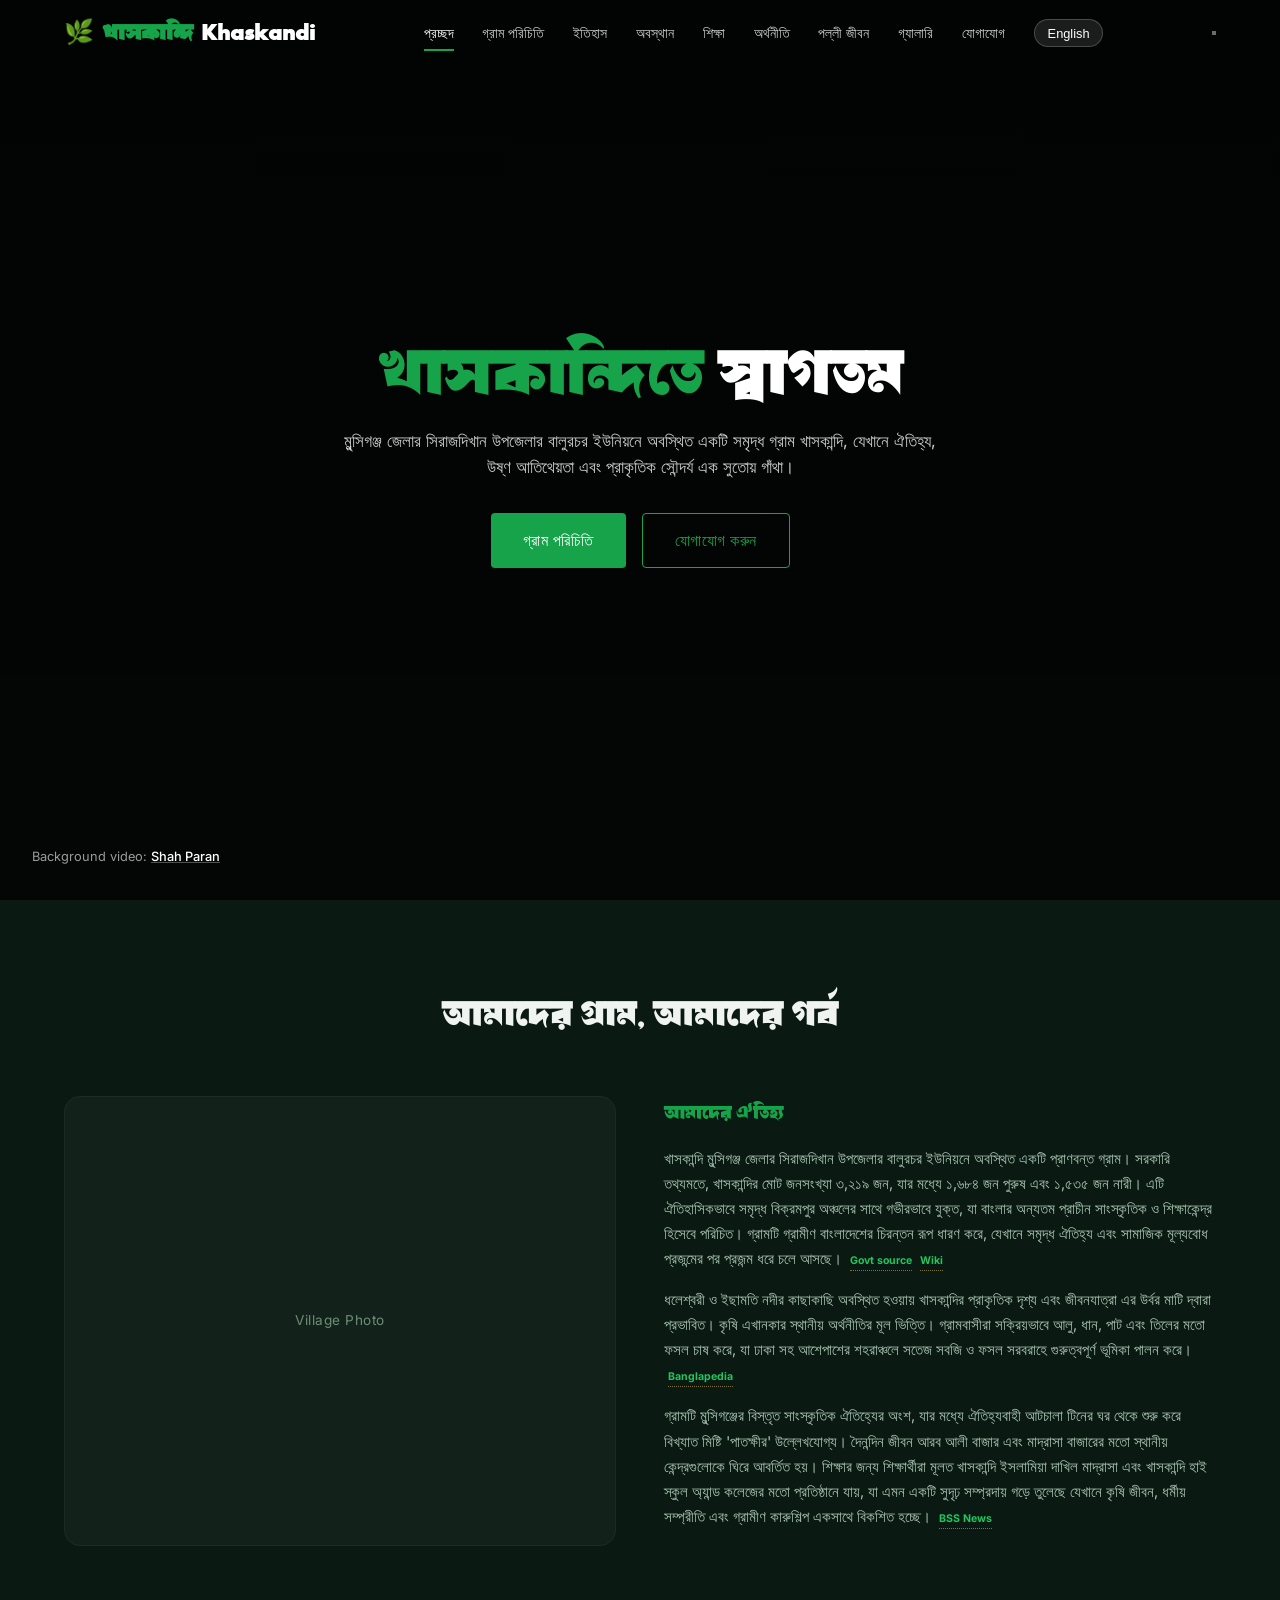
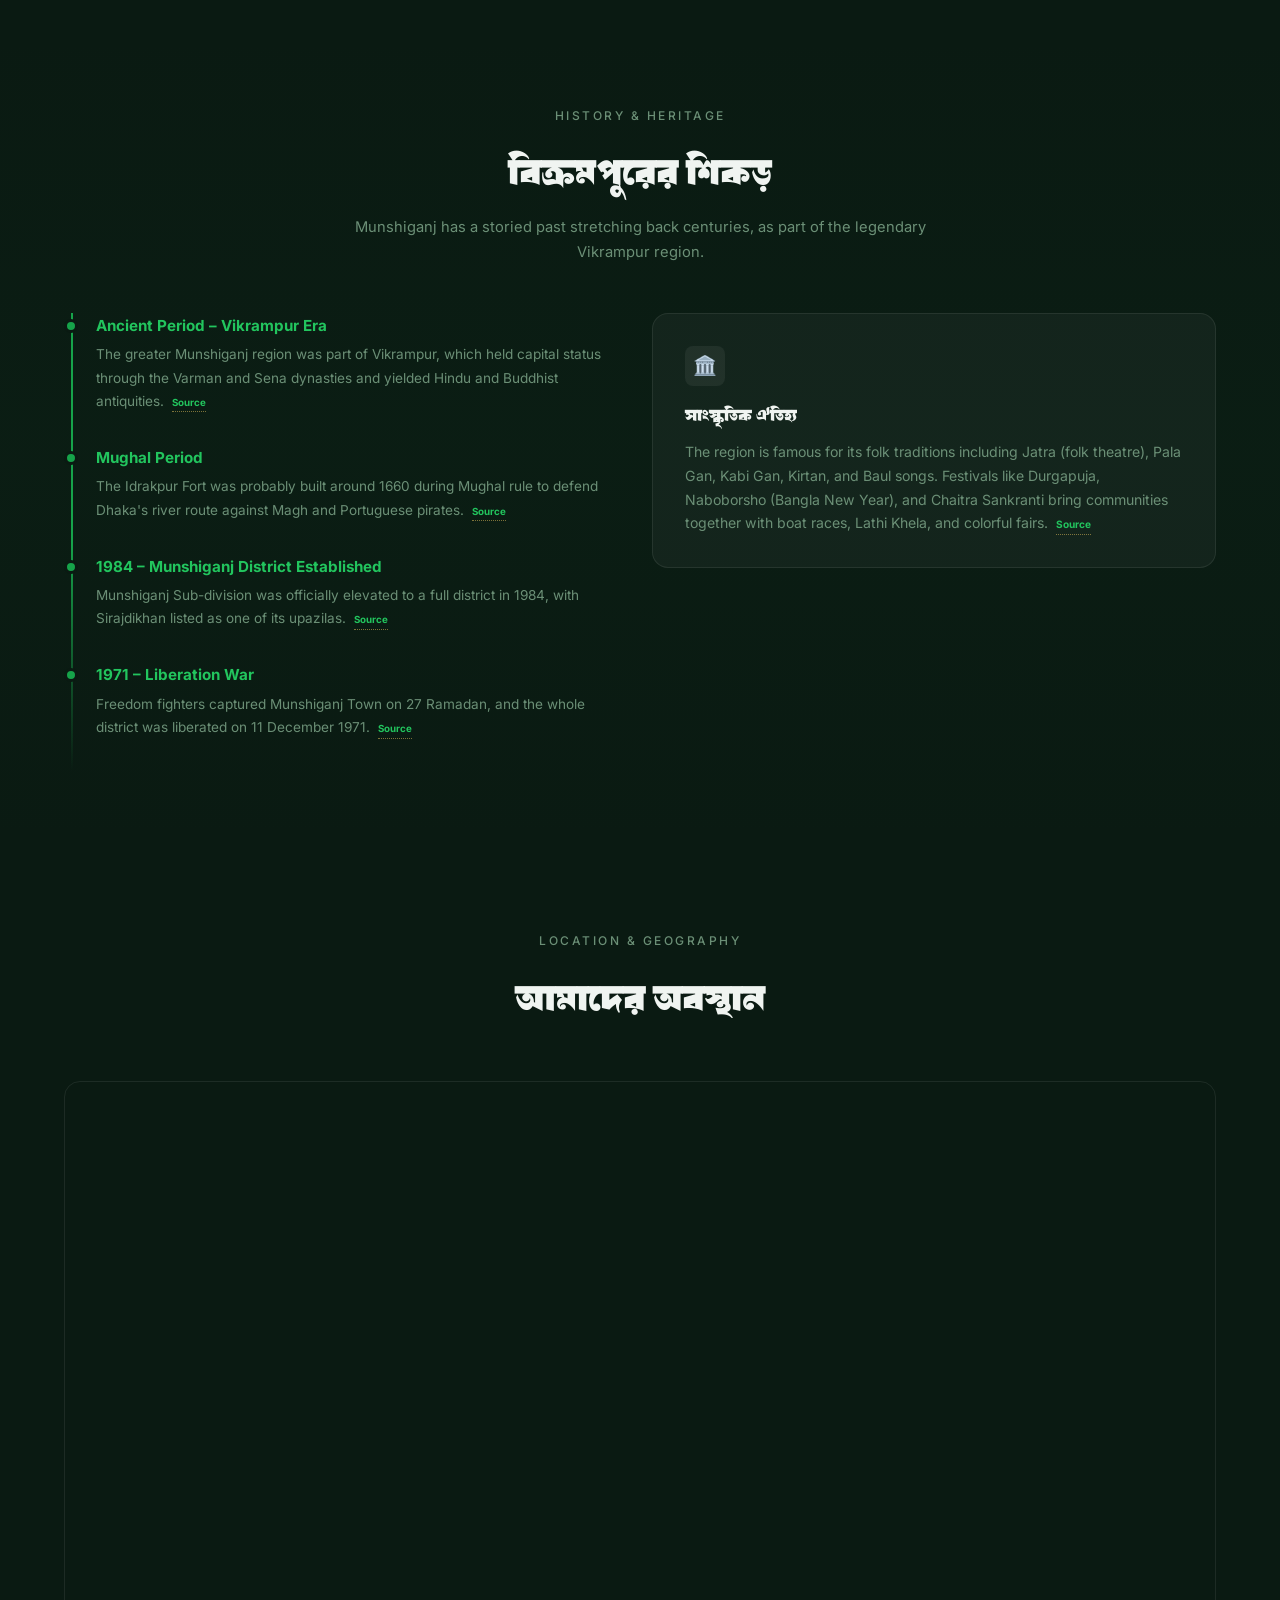
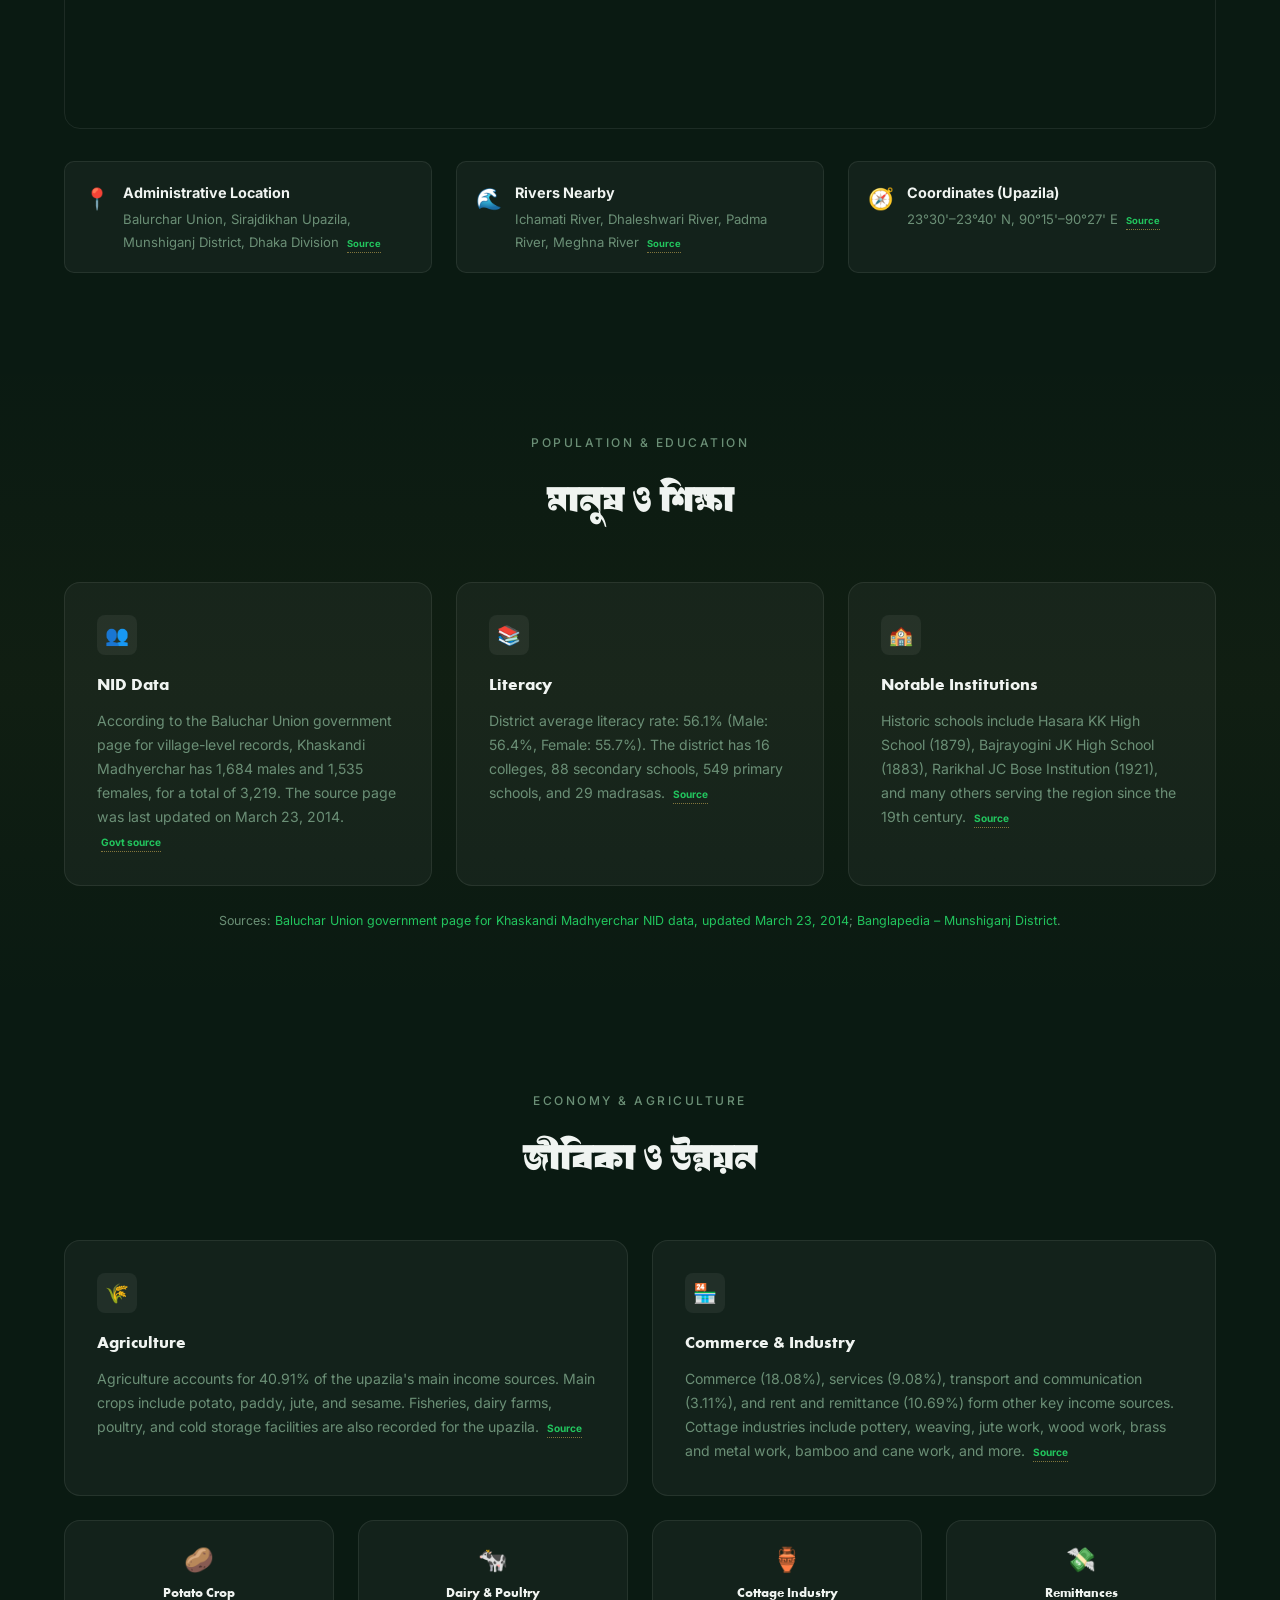
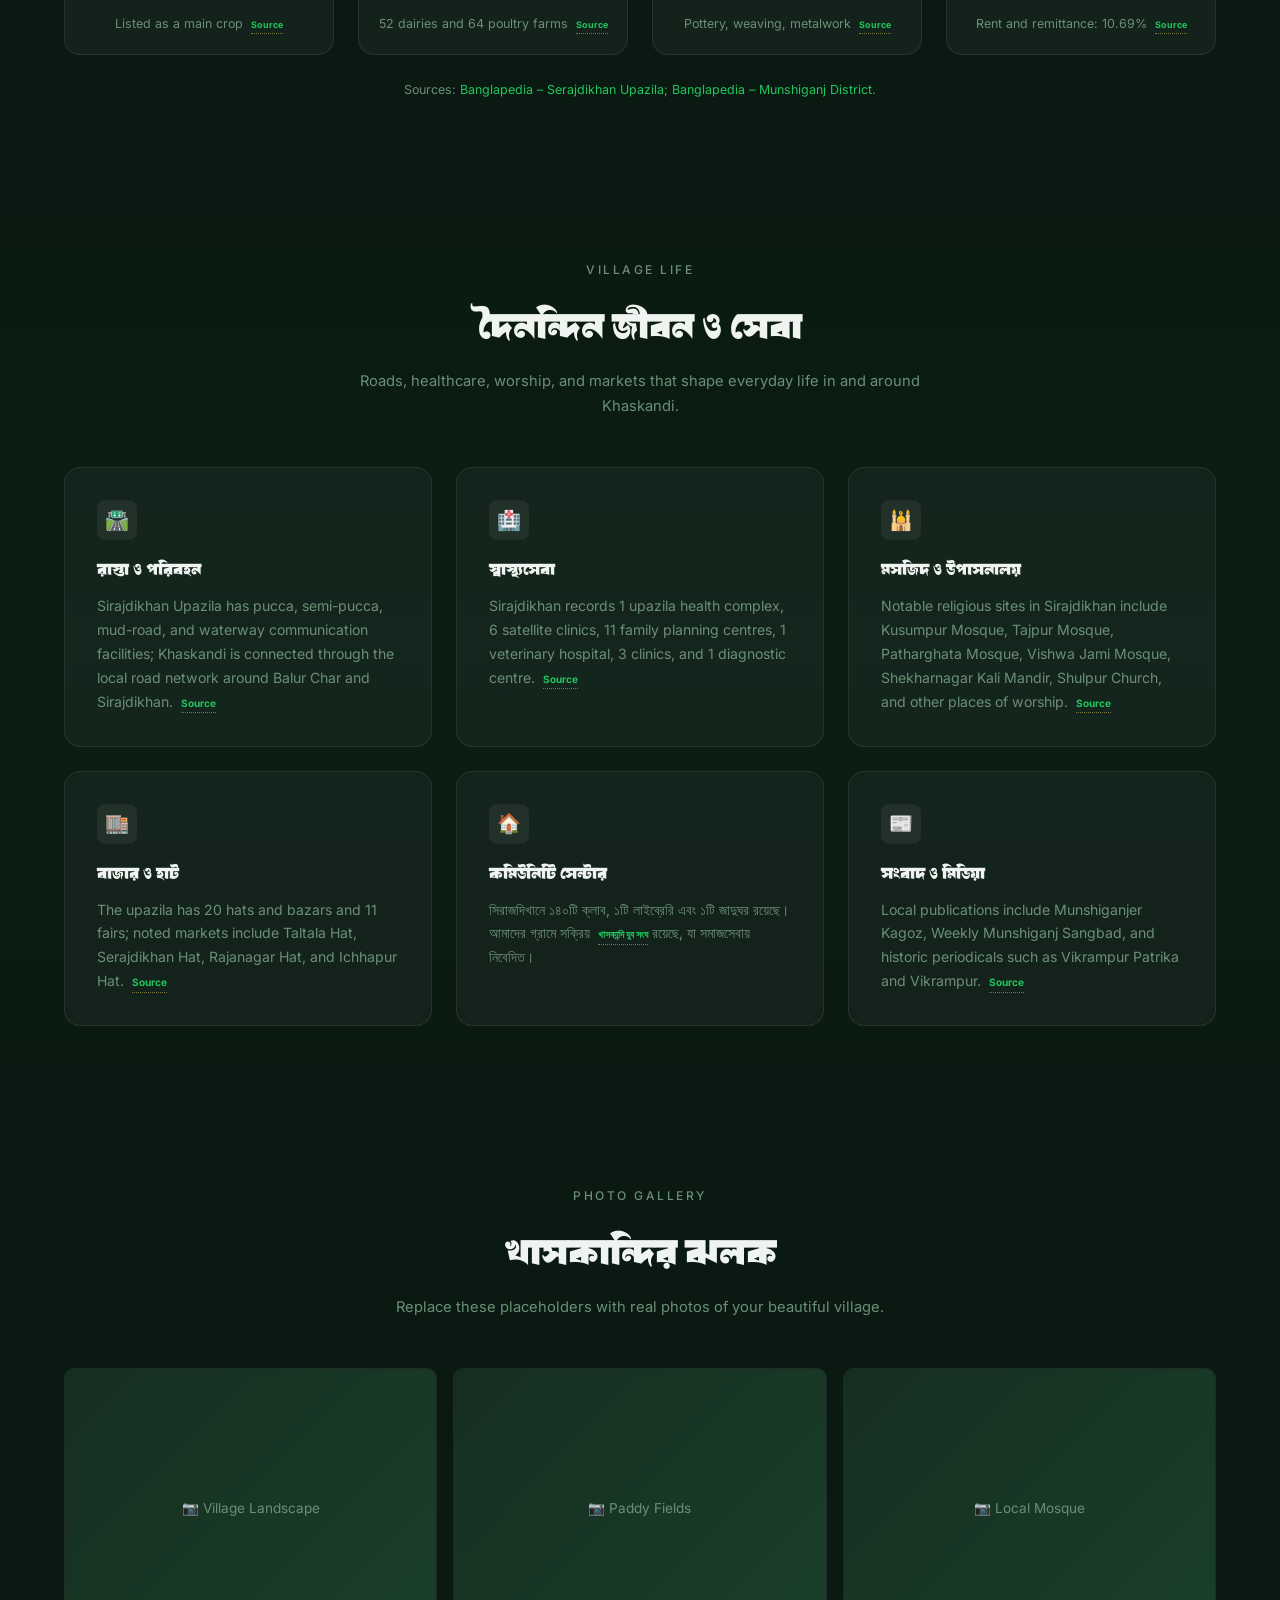
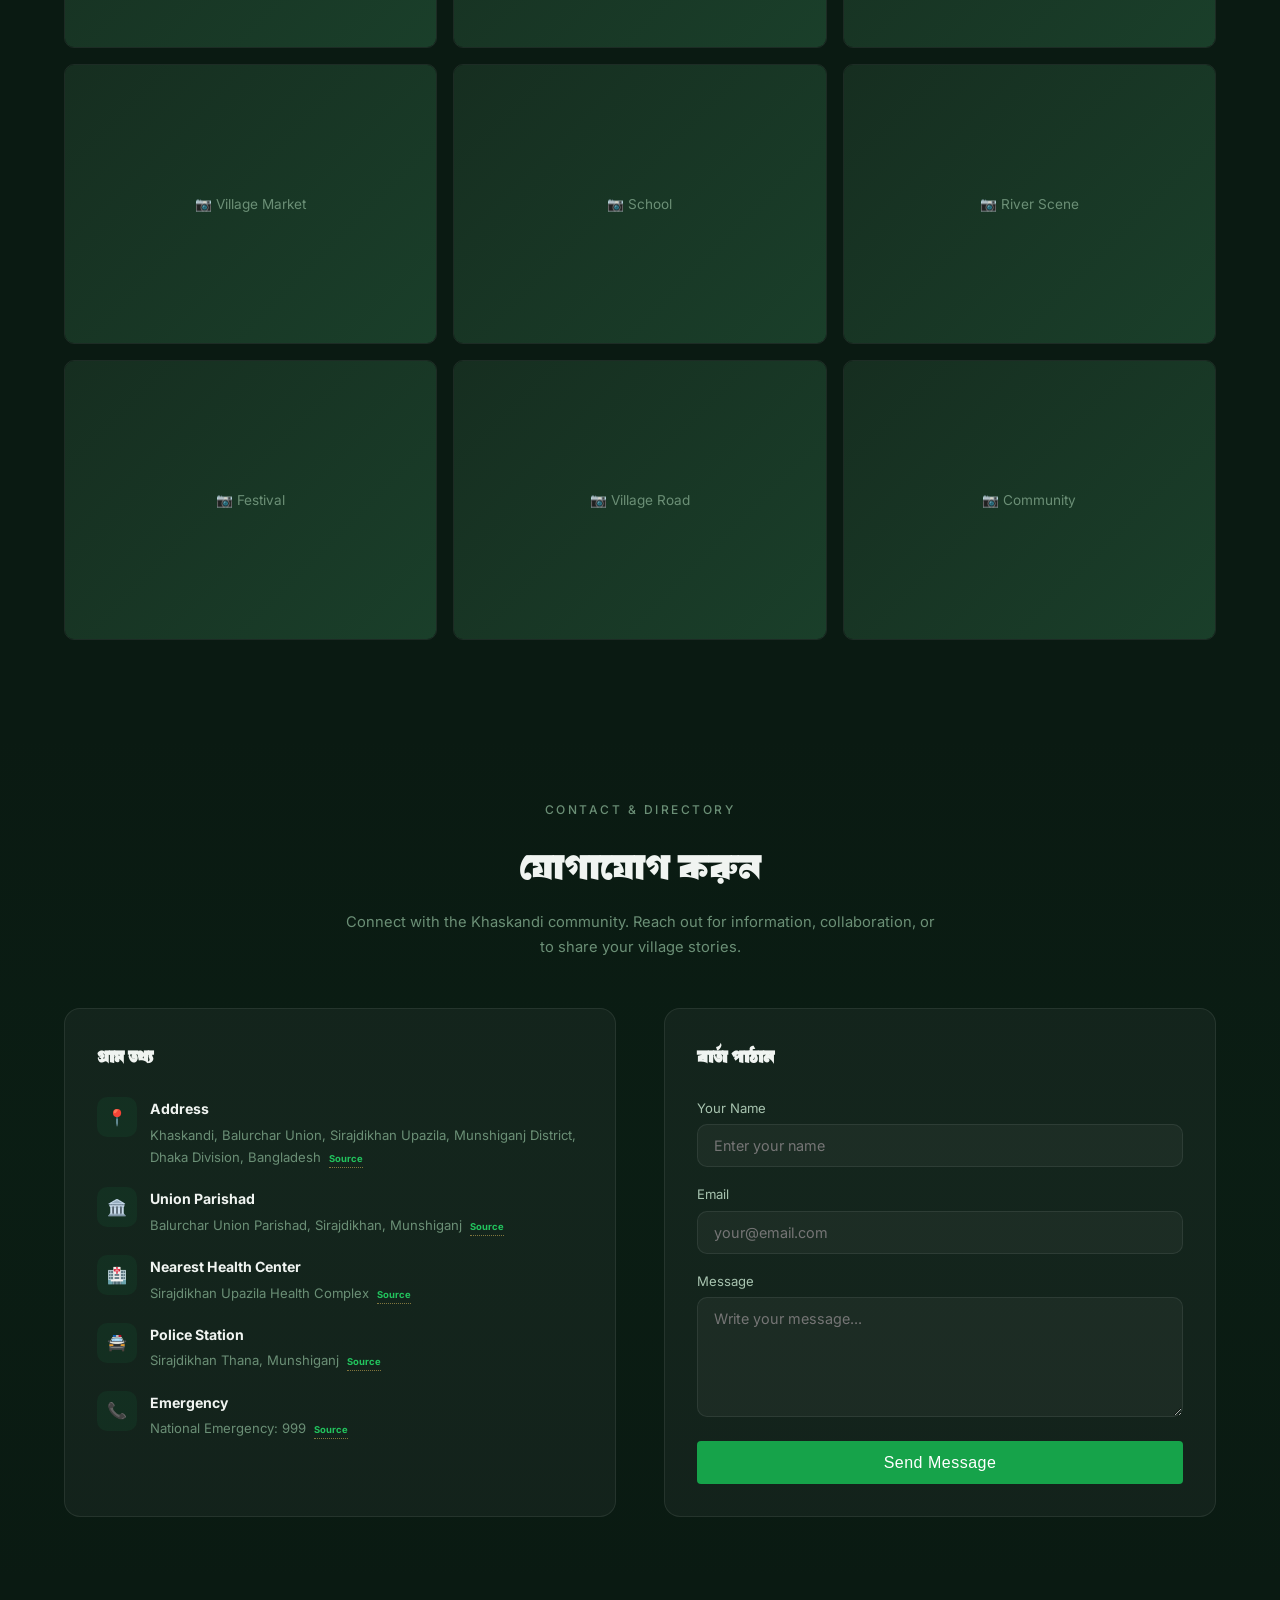
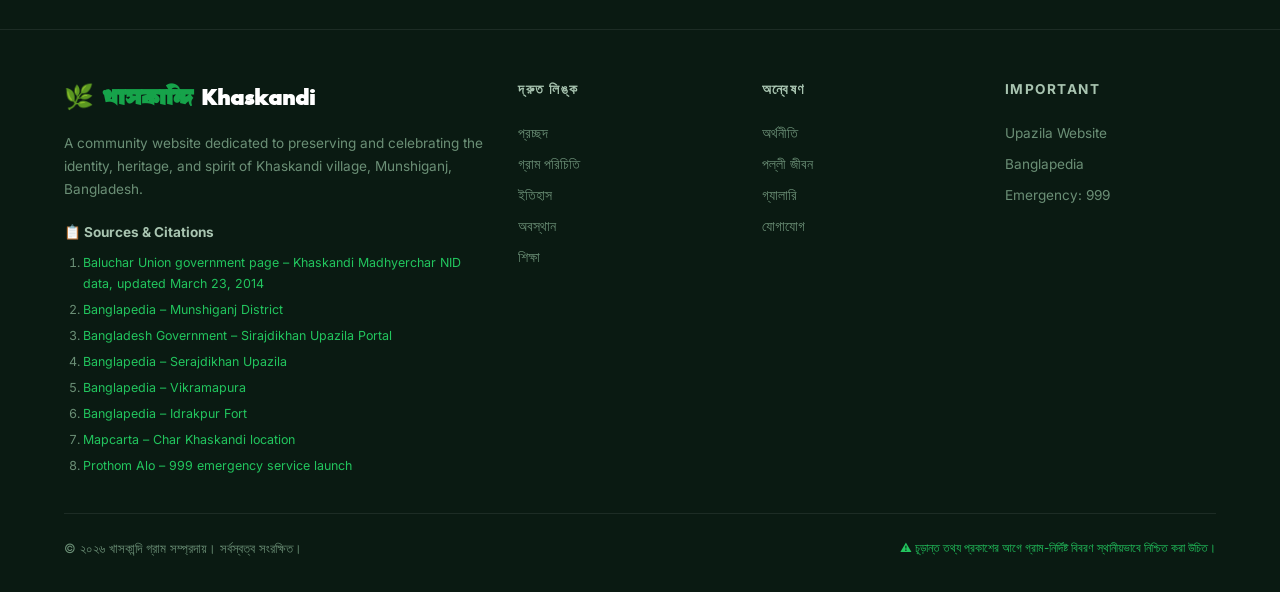
==== index.html @ a2714b09 "Create Khaskandi Zubo Songho webpage and link it from the home page" ====
<!DOCTYPE html>
<html lang="bn" data-theme="dark">
<head>
<meta charset="UTF-8">
<meta name="viewport" content="width=device-width, initial-scale=1.0">
<title>Khaskandi Village | খাসকান্দি গ্রাম – Sirajdikhan, Munshiganj</title>
<meta name="description" content="Official community website of Khaskandi (খাসকান্দি) village, Balurchar Union, Sirajdikhan Upazila, Munshiganj District, Bangladesh. Explore history, culture, education, economy, and local life.">
<meta name="keywords" content="Khaskandi, খাসকান্দি, Sirajdikhan, Munshiganj, Bangladesh, village, Balurchar Union">
<meta property="og:title" content="Khaskandi Village – খাসকান্দি গ্রাম">
<meta property="og:description" content="Discover Khaskandi village in Sirajdikhan, Munshiganj – its people, culture, history, and community life.">
<meta property="og:type" content="website">
<link rel="preconnect" href="https://fonts.googleapis.com">
<link rel="preconnect" href="https://fonts.gstatic.com" crossorigin>
<link href="https://fonts.googleapis.com/css2?family=Hind+Siliguri:wght@400;500;600;700&family=Inter:wght@400;500;600;700&display=swap" rel="stylesheet">
<link rel="stylesheet" href="css/style.css">
</head>
<body>

<!-- Preloader -->
<div id="preloader"><div class="loader-ring"></div></div>

<!-- Navbar -->
<nav class="navbar" id="navbar">
<div class="nav-inner">
  <a href="#" class="nav-logo">🌿 <span>খাসকান্দি</span> Khaskandi</a>
  <div class="nav-links" id="navLinks">
    <a href="#home" data-en="Home" data-bn="প্রচ্ছদ">প্রচ্ছদ</a>
    <a href="#about" data-en="About" data-bn="গ্রাম পরিচিতি">গ্রাম পরিচিতি</a>
    <a href="#history" data-en="History" data-bn="ইতিহাস">ইতিহাস</a>
    <a href="#location" data-en="Location" data-bn="অবস্থান">অবস্থান</a>
    <a href="#education" data-en="Education" data-bn="শিক্ষা">শিক্ষা</a>
    <a href="#economy" data-en="Economy" data-bn="অর্থনীতি">অর্থনীতি</a>
    <a href="#life" data-en="Village Life" data-bn="পল্লী জীবন">পল্লী জীবন</a>
    <a href="#gallery" data-en="Gallery" data-bn="গ্যালারি">গ্যালারি</a>
    <a href="#contact" data-en="Contact" data-bn="যোগাযোগ">যোগাযোগ</a>
    <button class="lang-toggle" aria-label="Toggle Language">English</button>
  </div>
  <button class="hamburger" id="hamburger" aria-label="Menu"><span></span><span></span><span></span></button>
</div>
</nav>

<!-- Hero -->
<section class="hero section" id="home">
<div class="hero-bg"></div>
<div class="hero-video-wrap" aria-hidden="true">
  <video class="hero-video" autoplay muted loop playsinline preload="metadata">
    <source src="videos/hero-village.mp4" type="video/mp4">
  </video>
</div>
<div class="hero-overlay"></div>
<div class="hero-content">
  <h1 data-en="Welcome to <span class='accent'>Khaskandi</span>" data-bn="<span class='accent'>খাসকান্দিতে</span> স্বাগতম"><span class="accent">খাসকান্দিতে</span> স্বাগতম</h1>
  <p class="hero-desc" data-en="Nestled within Balurchar Union of Sirajdikhan, Munshiganj, Khaskandi is a vibrant village where rich traditions, warm hospitality, and natural beauty seamlessly intertwine." data-bn="মুন্সিগঞ্জ জেলার সিরাজদিখান উপজেলার বালুরচর ইউনিয়নে অবস্থিত একটি সমৃদ্ধ গ্রাম খাসকান্দি, যেখানে ঐতিহ্য, উষ্ণ আতিথেয়তা এবং প্রাকৃতিক সৌন্দর্য এক সুতোয় গাঁথা।">মুন্সিগঞ্জ জেলার সিরাজদিখান উপজেলার বালুরচর ইউনিয়নে অবস্থিত একটি সমৃদ্ধ গ্রাম খাসকান্দি, যেখানে ঐতিহ্য, উষ্ণ আতিথেয়তা এবং প্রাকৃতিক সৌন্দর্য এক সুতোয় গাঁথা।</p>

  <div class="hero-btns">
    <a href="#about" class="btn btn-primary" data-en="Explore Village" data-bn="গ্রাম পরিচিতি">গ্রাম পরিচিতি</a>
    <a href="#contact" class="btn btn-outline" data-en="Get in Touch" data-bn="যোগাযোগ করুন">যোগাযোগ করুন</a>
  </div>
</div>
<p class="hero-credit">Background video: <a href="https://www.facebook.com/md.shahparan69x2" target="_blank" rel="noopener">Shah Paran</a></p>
</section>

<!-- About -->
<section class="section" id="about">
<div class="container">
  <div class="section-header reveal">
    <h2 class="section-title" data-en="Our Village, Our Pride" data-bn="আমাদের গ্রাম, আমাদের গর্ব">আমাদের গ্রাম, আমাদের গর্ব</h2>
  </div>
  <div class="about-grid reveal">
    <div class="about-image"><div class="placeholder-img">Village Photo</div></div>
    <div class="about-text">
      <h3 data-en="Our Heritage" data-bn="আমাদের ঐতিহ্য">আমাদের ঐতিহ্য</h3>
      <p data-en="Khaskandi is a vibrant village located in Balurchar Union of Sirajdikhan Upazila, Munshiganj. According to government records, the village has a population of 3,219, comprising 1,684 men and 1,535 women. It is deeply connected to the historic Bikrampur region, which is renowned as one of the oldest cultural and educational centers of Bengal. The village embodies the timeless spirit of rural Bangladesh, where rich traditions and community values are passed down through generations. <a class='source-link' href='https://balucharup.munshiganj.gov.bd/pages/static-pages/6995ae1235ce18e1c0794c93' target='_blank' rel='noopener'>Govt source</a> <a class='source-link' href='https://en.wikipedia.org/wiki/Munshiganj_District' target='_blank' rel='noopener'>Wiki</a>" data-bn="খাসকান্দি মুন্সিগঞ্জ জেলার সিরাজদিখান উপজেলার বালুরচর ইউনিয়নে অবস্থিত একটি প্রাণবন্ত গ্রাম। সরকারি তথ্যমতে, খাসকান্দির মোট জনসংখ্যা ৩,২১৯ জন, যার মধ্যে ১,৬৮৪ জন পুরুষ এবং ১,৫৩৫ জন নারী। এটি ঐতিহাসিকভাবে সমৃদ্ধ বিক্রমপুর অঞ্চলের সাথে গভীরভাবে যুক্ত, যা বাংলার অন্যতম প্রাচীন সাংস্কৃতিক ও শিক্ষাকেন্দ্র হিসেবে পরিচিত। গ্রামটি গ্রামীণ বাংলাদেশের চিরন্তন রূপ ধারণ করে, যেখানে সমৃদ্ধ ঐতিহ্য এবং সামাজিক মূল্যবোধ প্রজন্মের পর প্রজন্ম ধরে চলে আসছে। <a class='source-link' href='https://balucharup.munshiganj.gov.bd/pages/static-pages/6995ae1235ce18e1c0794c93' target='_blank' rel='noopener'>Govt source</a> <a class='source-link' href='https://en.wikipedia.org/wiki/Munshiganj_District' target='_blank' rel='noopener'>Wiki</a>">খাসকান্দি মুন্সিগঞ্জ জেলার সিরাজদিখান উপজেলার বালুরচর ইউনিয়নে অবস্থিত একটি প্রাণবন্ত গ্রাম। সরকারি তথ্যমতে, খাসকান্দির মোট জনসংখ্যা ৩,২১৯ জন, যার মধ্যে ১,৬৮৪ জন পুরুষ এবং ১,৫৩৫ জন নারী। এটি ঐতিহাসিকভাবে সমৃদ্ধ বিক্রমপুর অঞ্চলের সাথে গভীরভাবে যুক্ত, যা বাংলার অন্যতম প্রাচীন সাংস্কৃতিক ও শিক্ষাকেন্দ্র হিসেবে পরিচিত। গ্রামটি গ্রামীণ বাংলাদেশের চিরন্তন রূপ ধারণ করে, যেখানে সমৃদ্ধ ঐতিহ্য এবং সামাজিক মূল্যবোধ প্রজন্মের পর প্রজন্ম ধরে চলে আসছে। <a class="source-link" href="https://balucharup.munshiganj.gov.bd/pages/static-pages/6995ae1235ce18e1c0794c93" target="_blank" rel="noopener">Govt source</a> <a class="source-link" href="https://en.wikipedia.org/wiki/Munshiganj_District" target="_blank" rel="noopener">Wiki</a></p>
      <p data-en="Situated near the Dhaleshwari and Ichamati rivers, the landscape and livelihood of Khaskandi are shaped by its fertile soil. Agriculture remains the backbone of the local economy. Villagers actively cultivate crops such as potato, paddy, jute, and sesame, playing a vital role in supplying fresh produce to nearby urban areas like Dhaka. <a class='source-link' href='https://en.banglapedia.org/index.php/Serajdikhan_Upazila' target='_blank' rel='noopener'>Banglapedia</a>" data-bn="ধলেশ্বরী ও ইছামতি নদীর কাছাকাছি অবস্থিত হওয়ায় খাসকান্দির প্রাকৃতিক দৃশ্য এবং জীবনযাত্রা এর উর্বর মাটি দ্বারা প্রভাবিত। কৃষি এখানকার স্থানীয় অর্থনীতির মূল ভিত্তি। গ্রামবাসীরা সক্রিয়ভাবে আলু, ধান, পাট এবং তিলের মতো ফসল চাষ করে, যা ঢাকা সহ আশেপাশের শহরাঞ্চলে সতেজ সবজি ও ফসল সরবরাহে গুরুত্বপূর্ণ ভূমিকা পালন করে। <a class='source-link' href='https://en.banglapedia.org/index.php/Serajdikhan_Upazila' target='_blank' rel='noopener'>Banglapedia</a>">ধলেশ্বরী ও ইছামতি নদীর কাছাকাছি অবস্থিত হওয়ায় খাসকান্দির প্রাকৃতিক দৃশ্য এবং জীবনযাত্রা এর উর্বর মাটি দ্বারা প্রভাবিত। কৃষি এখানকার স্থানীয় অর্থনীতির মূল ভিত্তি। গ্রামবাসীরা সক্রিয়ভাবে আলু, ধান, পাট এবং তিলের মতো ফসল চাষ করে, যা ঢাকা সহ আশেপাশের শহরাঞ্চলে সতেজ সবজি ও ফসল সরবরাহে গুরুত্বপূর্ণ ভূমিকা পালন করে। <a class="source-link" href="https://en.banglapedia.org/index.php/Serajdikhan_Upazila" target="_blank" rel="noopener">Banglapedia</a></p>
      <p data-en="The village shares the wider cultural heritage of Munshiganj, from traditional aat chala tin roof houses to the famous local sweet known as Patkheer. Daily life centers around local hubs like Arab Ali Bazar and Madrasha Bazar. For education, students primarily attend institutions such as Khaskandi Islamia Dakhil Madrasa and Khaskandi High School &amp; College, fostering a close knit community where agricultural life, religious harmony, and rural craftsmanship thrive together. <a class='source-link' href='https://www.bssnews.net/others/343105' target='_blank' rel='noopener'>BSS News</a>" data-bn="গ্রামটি মুন্সিগঞ্জের বিস্তৃত সাংস্কৃতিক ঐতিহ্যের অংশ, যার মধ্যে ঐতিহ্যবাহী আটচালা টিনের ঘর থেকে শুরু করে বিখ্যাত মিষ্টি 'পাতক্ষীর' উল্লেখযোগ্য। দৈনন্দিন জীবন আরব আলী বাজার এবং মাদ্রাসা বাজারের মতো স্থানীয় কেন্দ্রগুলোকে ঘিরে আবর্তিত হয়। শিক্ষার জন্য শিক্ষার্থীরা মূলত খাসকান্দি ইসলামিয়া দাখিল মাদ্রাসা এবং খাসকান্দি হাই স্কুল অ্যান্ড কলেজের মতো প্রতিষ্ঠানে যায়, যা এমন একটি সুদৃঢ় সম্প্রদায় গড়ে তুলেছে যেখানে কৃষি জীবন, ধর্মীয় সম্প্রীতি এবং গ্রামীণ কারুশিল্প একসাথে বিকশিত হচ্ছে। <a class='source-link' href='https://www.bssnews.net/others/343105' target='_blank' rel='noopener'>BSS News</a>">গ্রামটি মুন্সিগঞ্জের বিস্তৃত সাংস্কৃতিক ঐতিহ্যের অংশ, যার মধ্যে ঐতিহ্যবাহী আটচালা টিনের ঘর থেকে শুরু করে বিখ্যাত মিষ্টি 'পাতক্ষীর' উল্লেখযোগ্য। দৈনন্দিন জীবন আরব আলী বাজার এবং মাদ্রাসা বাজারের মতো স্থানীয় কেন্দ্রগুলোকে ঘিরে আবর্তিত হয়। শিক্ষার জন্য শিক্ষার্থীরা মূলত খাসকান্দি ইসলামিয়া দাখিল মাদ্রাসা এবং খাসকান্দি হাই স্কুল অ্যান্ড কলেজের মতো প্রতিষ্ঠানে যায়, যা এমন একটি সুদৃঢ় সম্প্রদায় গড়ে তুলেছে যেখানে কৃষি জীবন, ধর্মীয় সম্প্রীতি এবং গ্রামীণ কারুশিল্প একসাথে বিকশিত হচ্ছে। <a class="source-link" href="https://www.bssnews.net/others/343105" target="_blank" rel="noopener">BSS News</a></p>
    </div>
  </div>
</div>
</section>

<!-- History -->
<section class="section" id="history" style="background:linear-gradient(180deg,transparent,rgba(26,107,60,0.04),transparent)">
<div class="container">
  <div class="section-header reveal">
    <p class="section-label">History &amp; Heritage</p>
    <h2 class="section-title" data-en="Roots of Vikrampur" data-bn="বিক্রমপুরের শিকড়">Roots of Vikrampur</h2>
    <p class="section-desc">Munshiganj has a storied past stretching back centuries, as part of the legendary Vikrampur region.</p>
  </div>
  <div class="grid-2 reveal">
    <div>
      <div class="timeline">
        <div class="timeline-item"><h4>Ancient Period – Vikrampur Era</h4><p>The greater Munshiganj region was part of Vikrampur, which held capital status through the Varman and Sena dynasties and yielded Hindu and Buddhist antiquities. <a class="source-link" href="https://en.banglapedia.org/index.php?title=Vikramapura" target="_blank" rel="noopener">Source</a></p></div>
        <div class="timeline-item"><h4>Mughal Period</h4><p>The Idrakpur Fort was probably built around 1660 during Mughal rule to defend Dhaka's river route against Magh and Portuguese pirates. <a class="source-link" href="https://en.banglapedia.org/index.php/Idrakpur_Fort" target="_blank" rel="noopener">Source</a></p></div>
        <div class="timeline-item"><h4>1984 – Munshiganj District Established</h4><p>Munshiganj Sub-division was officially elevated to a full district in 1984, with Sirajdikhan listed as one of its upazilas. <a class="source-link" href="https://en.banglapedia.org/index.php/Munshiganj_District" target="_blank" rel="noopener">Source</a></p></div>
        <div class="timeline-item"><h4>1971 – Liberation War</h4><p>Freedom fighters captured Munshiganj Town on 27 Ramadan, and the whole district was liberated on 11 December 1971. <a class="source-link" href="https://en.banglapedia.org/index.php/Munshiganj_District" target="_blank" rel="noopener">Source</a></p></div>
      </div>
    </div>
    <div class="card" style="align-self:start">
      <div class="card-icon">🏛️</div>
      <h3 data-en="Cultural Heritage" data-bn="সাংস্কৃতিক ঐতিহ্য">Cultural Heritage</h3>
      <p>The region is famous for its folk traditions including Jatra (folk theatre), Pala Gan, Kabi Gan, Kirtan, and Baul songs. Festivals like Durgapuja, Naboborsho (Bangla New Year), and Chaitra Sankranti bring communities together with boat races, Lathi Khela, and colorful fairs. <a class="source-link" href="https://en.banglapedia.org/index.php/Munshiganj_District" target="_blank" rel="noopener">Source</a></p>
    </div>
  </div>
</div>
</section>

<!-- Location & Map -->
<section class="section" id="location">
<div class="container">
  <div class="section-header reveal">
    <p class="section-label">Location &amp; Geography</p>
    <h2 class="section-title" data-en="Where We Are" data-bn="আমাদের অবস্থান">Where We Are</h2>
  </div>
  <div class="map-wrapper reveal">
    <iframe src="https://www.google.com/maps/embed?pb=!1m18!1m12!1m3!1d29280.0!2d90.22!3d23.55!2m3!1f0!2f0!3f0!3m2!1i1024!2i768!4f13.1!3m3!1m2!1s0x3755e9!2sSirajdikhan!5e0!3m2!1sen!2sbd!4v1700000000000" allowfullscreen loading="lazy" title="Khaskandi Village Map"></iframe>
  </div>
  <div class="location-details reveal">
    <div class="loc-item"><div class="icon">📍</div><div><h4>Administrative Location</h4><p>Balurchar Union, Sirajdikhan Upazila, Munshiganj District, Dhaka Division <a class="source-link" href="https://mapcarta.com/14759194" target="_blank" rel="noopener">Source</a></p></div></div>
    <div class="loc-item"><div class="icon">🌊</div><div><h4>Rivers Nearby</h4><p>Ichamati River, Dhaleshwari River, Padma River, Meghna River <a class="source-link" href="https://en.banglapedia.org/index.php/Munshiganj_District" target="_blank" rel="noopener">Source</a></p></div></div>
    <div class="loc-item"><div class="icon">🧭</div><div><h4>Coordinates (Upazila)</h4><p>23°30'–23°40' N, 90°15'–90°27' E <a class="source-link" href="https://en.banglapedia.org/index.php?title=Serajdikhan_Upazila" target="_blank" rel="noopener">Source</a></p></div></div>
  </div>
</div>
</section>

<!-- Population & Education -->
<section class="section" id="education" style="background:linear-gradient(180deg,transparent,rgba(212,160,23,0.03),transparent)">
<div class="container">
  <div class="section-header reveal">
    <p class="section-label">Population &amp; Education</p>
    <h2 class="section-title" data-en="People & Learning" data-bn="মানুষ ও শিক্ষা">People &amp; Learning</h2>
  </div>
  <div class="grid-3 reveal">
    <div class="card"><div class="card-icon">👥</div><h3>NID Data</h3><p>According to the Baluchar Union government page for village-level records, Khaskandi Madhyerchar has 1,684 males and 1,535 females, for a total of 3,219. The source page was last updated on March 23, 2014. <a class="source-link" href="https://balucharup.munshiganj.gov.bd/pages/static-pages/6995ae1235ce18e1c0794c93" target="_blank" rel="noopener">Govt source</a></p></div>
    <div class="card"><div class="card-icon">📚</div><h3>Literacy</h3><p>District average literacy rate: 56.1% (Male: 56.4%, Female: 55.7%). The district has 16 colleges, 88 secondary schools, 549 primary schools, and 29 madrasas. <a class="source-link" href="https://en.banglapedia.org/index.php/Munshiganj_District" target="_blank" rel="noopener">Source</a></p></div>
    <div class="card"><div class="card-icon">🏫</div><h3>Notable Institutions</h3><p>Historic schools include Hasara KK High School (1879), Bajrayogini JK High School (1883), Rarikhal JC Bose Institution (1921), and many others serving the region since the 19th century. <a class="source-link" href="https://en.banglapedia.org/index.php/Munshiganj_District" target="_blank" rel="noopener">Source</a></p></div>
  </div>
  <p class="reveal source-note">Sources: <a href="https://balucharup.munshiganj.gov.bd/pages/static-pages/6995ae1235ce18e1c0794c93" target="_blank" rel="noopener">Baluchar Union government page for Khaskandi Madhyerchar NID data, updated March 23, 2014</a>; <a href="https://en.banglapedia.org/index.php/Munshiganj_District" target="_blank" rel="noopener">Banglapedia – Munshiganj District</a>.</p>
</div>
</section>

<!-- Economy & Agriculture -->
<section class="section" id="economy">
<div class="container">
  <div class="section-header reveal">
    <p class="section-label">Economy &amp; Agriculture</p>
    <h2 class="section-title" data-en="Livelihood & Growth" data-bn="জীবিকা ও উন্নয়ন">Livelihood &amp; Growth</h2>
  </div>
  <div class="grid-2 reveal">
    <div class="card"><div class="card-icon">🌾</div><h3>Agriculture</h3><p>Agriculture accounts for 40.91% of the upazila's main income sources. Main crops include potato, paddy, jute, and sesame. Fisheries, dairy farms, poultry, and cold storage facilities are also recorded for the upazila. <a class="source-link" href="https://en.banglapedia.org/index.php?title=Serajdikhan_Upazila" target="_blank" rel="noopener">Source</a></p></div>
    <div class="card"><div class="card-icon">🏪</div><h3>Commerce &amp; Industry</h3><p>Commerce (18.08%), services (9.08%), transport and communication (3.11%), and rent and remittance (10.69%) form other key income sources. Cottage industries include pottery, weaving, jute work, wood work, brass and metal work, bamboo and cane work, and more. <a class="source-link" href="https://en.banglapedia.org/index.php?title=Serajdikhan_Upazila" target="_blank" rel="noopener">Source</a></p></div>
  </div>
  <div class="grid-4 reveal" style="margin-top:1.5rem">
    <div class="card" style="text-align:center;padding:1.2rem"><div style="font-size:1.5rem">🥔</div><h3 style="font-size:.9rem">Potato Crop</h3><p style="font-size:.78rem">Listed as a main crop <a class="source-link" href="https://en.banglapedia.org/index.php?title=Serajdikhan_Upazila" target="_blank" rel="noopener">Source</a></p></div>
    <div class="card" style="text-align:center;padding:1.2rem"><div style="font-size:1.5rem">🐄</div><h3 style="font-size:.9rem">Dairy &amp; Poultry</h3><p style="font-size:.78rem">52 dairies and 64 poultry farms <a class="source-link" href="https://en.banglapedia.org/index.php?title=Serajdikhan_Upazila" target="_blank" rel="noopener">Source</a></p></div>
    <div class="card" style="text-align:center;padding:1.2rem"><div style="font-size:1.5rem">🏺</div><h3 style="font-size:.9rem">Cottage Industry</h3><p style="font-size:.78rem">Pottery, weaving, metalwork <a class="source-link" href="https://en.banglapedia.org/index.php?title=Serajdikhan_Upazila" target="_blank" rel="noopener">Source</a></p></div>
    <div class="card" style="text-align:center;padding:1.2rem"><div style="font-size:1.5rem">💸</div><h3 style="font-size:.9rem">Remittances</h3><p style="font-size:.78rem">Rent and remittance: 10.69% <a class="source-link" href="https://en.banglapedia.org/index.php?title=Serajdikhan_Upazila" target="_blank" rel="noopener">Source</a></p></div>
  </div>
  <p class="reveal source-note">Sources: <a href="https://en.banglapedia.org/index.php?title=Serajdikhan_Upazila" target="_blank" rel="noopener">Banglapedia – Serajdikhan Upazila</a>; <a href="https://en.banglapedia.org/index.php/Munshiganj_District" target="_blank" rel="noopener">Banglapedia – Munshiganj District</a>.</p>
</div>
</section>

<!-- Village Life: Roads, Healthcare, Mosques, Markets -->
<section class="section" id="life" style="background:linear-gradient(180deg,transparent,rgba(26,107,60,0.04),transparent)">
<div class="container">
  <div class="section-header reveal">
    <p class="section-label">Village Life</p>
    <h2 class="section-title" data-en="Daily Life & Services" data-bn="দৈনন্দিন জীবন ও সেবা">Daily Life &amp; Services</h2>
    <p class="section-desc">Roads, healthcare, worship, and markets that shape everyday life in and around Khaskandi.</p>
  </div>
  <div class="grid-3 reveal">
    <div class="card"><div class="card-icon">🛣️</div><h3 data-en="Roads & Transport" data-bn="রাস্তা ও পরিবহন">Roads &amp; Transport</h3><p>Sirajdikhan Upazila has pucca, semi-pucca, mud-road, and waterway communication facilities; Khaskandi is connected through the local road network around Balur Char and Sirajdikhan. <a class="source-link" href="https://en.banglapedia.org/index.php?title=Serajdikhan_Upazila" target="_blank" rel="noopener">Source</a></p></div>
    <div class="card"><div class="card-icon">🏥</div><h3 data-en="Healthcare" data-bn="স্বাস্থ্যসেবা">Healthcare</h3><p>Sirajdikhan records 1 upazila health complex, 6 satellite clinics, 11 family planning centres, 1 veterinary hospital, 3 clinics, and 1 diagnostic centre. <a class="source-link" href="https://en.banglapedia.org/index.php?title=Serajdikhan_Upazila" target="_blank" rel="noopener">Source</a></p></div>
    <div class="card"><div class="card-icon">🕌</div><h3 data-en="Mosques & Worship" data-bn="মসজিদ ও উপাসনালয়">Mosques &amp; Worship</h3><p>Notable religious sites in Sirajdikhan include Kusumpur Mosque, Tajpur Mosque, Patharghata Mosque, Vishwa Jami Mosque, Shekharnagar Kali Mandir, Shulpur Church, and other places of worship. <a class="source-link" href="https://en.banglapedia.org/index.php?title=Serajdikhan_Upazila" target="_blank" rel="noopener">Source</a></p></div>
    <div class="card"><div class="card-icon">🏬</div><h3 data-en="Markets & Bazaars" data-bn="বাজার ও হাট">Markets &amp; Bazaars</h3><p>The upazila has 20 hats and bazars and 11 fairs; noted markets include Taltala Hat, Serajdikhan Hat, Rajanagar Hat, and Ichhapur Hat. <a class="source-link" href="https://en.banglapedia.org/index.php?title=Serajdikhan_Upazila" target="_blank" rel="noopener">Source</a></p></div>
    <div class="card"><div class="card-icon">🏠</div><h3 data-en="Community Centers" data-bn="কমিউনিটি সেন্টার">কমিউনিটি সেন্টার</h3><p data-en="Sirajdikhan has 140 clubs, 1 library, and 1 museum recorded. Our village is home to the active <a href='zubo-songho.html' class='source-link'>Khaskandi Zubo Songho</a>, dedicated to social work." data-bn="সিরাজদিখানে ১৪০টি ক্লাব, ১টি লাইব্রেরি এবং ১টি জাদুঘর রয়েছে। আমাদের গ্রামে সক্রিয় <a href='zubo-songho.html' class='source-link'>খাসকান্দি যুব সংঘ</a> রয়েছে, যা সমাজসেবায় নিবেদিত।">সিরাজদিখানে ১৪০টি ক্লাব, ১টি লাইব্রেরি এবং ১টি জাদুঘর রয়েছে। আমাদের গ্রামে সক্রিয় <a href="zubo-songho.html" class="source-link">খাসকান্দি যুব সংঘ</a> রয়েছে, যা সমাজসেবায় নিবেদিত।</p></div>
    <div class="card"><div class="card-icon">📰</div><h3 data-en="News & Media" data-bn="সংবাদ ও মিডিয়া">News &amp; Media</h3><p>Local publications include Munshiganjer Kagoz, Weekly Munshiganj Sangbad, and historic periodicals such as Vikrampur Patrika and Vikrampur. <a class="source-link" href="https://en.banglapedia.org/index.php/Munshiganj_District" target="_blank" rel="noopener">Source</a></p></div>
  </div>
</div>
</section>

<!-- Gallery -->
<section class="section" id="gallery">
<div class="container">
  <div class="section-header reveal">
    <p class="section-label">Photo Gallery</p>
    <h2 class="section-title" data-en="Glimpses of Khaskandi" data-bn="খাসকান্দির ঝলক">Glimpses of Khaskandi</h2>
    <p class="section-desc">Replace these placeholders with real photos of your beautiful village.</p>
  </div>
  <div class="gallery-grid reveal">
    <div class="gallery-item"><div class="placeholder-img">📷 Village Landscape</div><div class="overlay"><span>Village Landscape</span></div></div>
    <div class="gallery-item"><div class="placeholder-img">📷 Paddy Fields</div><div class="overlay"><span>Paddy Fields</span></div></div>
    <div class="gallery-item"><div class="placeholder-img">📷 Local Mosque</div><div class="overlay"><span>Local Mosque</span></div></div>
    <div class="gallery-item"><div class="placeholder-img">📷 Village Market</div><div class="overlay"><span>Village Market</span></div></div>
    <div class="gallery-item"><div class="placeholder-img">📷 School</div><div class="overlay"><span>Village School</span></div></div>
    <div class="gallery-item"><div class="placeholder-img">📷 River Scene</div><div class="overlay"><span>River &amp; Waterways</span></div></div>
    <div class="gallery-item"><div class="placeholder-img">📷 Festival</div><div class="overlay"><span>Cultural Festival</span></div></div>
    <div class="gallery-item"><div class="placeholder-img">📷 Village Road</div><div class="overlay"><span>Village Roads</span></div></div>
    <div class="gallery-item"><div class="placeholder-img">📷 Community</div><div class="overlay"><span>Community Gathering</span></div></div>
  </div>
</div>
</section>

<!-- Contact -->
<section class="section" id="contact" style="background:linear-gradient(180deg,transparent,rgba(26,107,60,0.04),transparent)">
<div class="container">
  <div class="section-header reveal">
    <p class="section-label">Contact &amp; Directory</p>
    <h2 class="section-title" data-en="Get in Touch" data-bn="যোগাযোগ করুন">Get in Touch</h2>
    <p class="section-desc">Connect with the Khaskandi community. Reach out for information, collaboration, or to share your village stories.</p>
  </div>
  <div class="contact-grid reveal">
    <div class="contact-info-card">
      <h3 data-en="Village Directory" data-bn="গ্রাম তথ্য">Village Directory</h3>
      <div class="contact-item"><div class="ci-icon">📍</div><div><h4>Address</h4><p>Khaskandi, Balurchar Union, Sirajdikhan Upazila, Munshiganj District, Dhaka Division, Bangladesh <a class="source-link" href="https://mapcarta.com/14759194" target="_blank" rel="noopener">Source</a></p></div></div>
      <div class="contact-item"><div class="ci-icon">🏛️</div><div><h4>Union Parishad</h4><p>Balurchar Union Parishad, Sirajdikhan, Munshiganj <a class="source-link" href="https://sirajdikhan.munshiganj.gov.bd/" target="_blank" rel="noopener">Source</a></p></div></div>
      <div class="contact-item"><div class="ci-icon">🏥</div><div><h4>Nearest Health Center</h4><p>Sirajdikhan Upazila Health Complex <a class="source-link" href="https://en.banglapedia.org/index.php?title=Serajdikhan_Upazila" target="_blank" rel="noopener">Source</a></p></div></div>
      <div class="contact-item"><div class="ci-icon">🚔</div><div><h4>Police Station</h4><p>Sirajdikhan Thana, Munshiganj <a class="source-link" href="https://en.banglapedia.org/index.php?title=Serajdikhan_Upazila" target="_blank" rel="noopener">Source</a></p></div></div>
      <div class="contact-item"><div class="ci-icon">📞</div><div><h4>Emergency</h4><p>National Emergency: 999 <a class="source-link" href="https://en.prothomalo.com/science-technology/999-launched-in-Bangladesh" target="_blank" rel="noopener">Source</a></p></div></div>
    </div>
    <div class="contact-info-card">
      <h3 data-en="Send a Message" data-bn="বার্তা পাঠান">Send a Message</h3>
      <form class="contact-form" id="contactForm">
        <div class="form-group"><label>Your Name</label><input type="text" placeholder="Enter your name" required></div>
        <div class="form-group"><label>Email</label><input type="email" placeholder="your@email.com" required></div>
        <div class="form-group"><label>Message</label><textarea placeholder="Write your message..."></textarea></div>
        <button type="submit" class="btn btn-primary" style="width:100%;justify-content:center">Send Message</button>
      </form>
    </div>
  </div>
</div>
</section>

<!-- Footer -->
<footer class="footer">
<div class="container">
  <div class="footer-grid">
    <div class="footer-about">
      <div class="nav-logo" style="margin-bottom:.5rem">🌿 <span>খাসকান্দি</span> Khaskandi</div>
      <p>A community website dedicated to preserving and celebrating the identity, heritage, and spirit of Khaskandi village, Munshiganj, Bangladesh.</p>
      <div class="citations" style="margin-top:1.2rem">
        <h4>📋 Sources &amp; Citations</h4>
        <ol>
          <li><a href="https://balucharup.munshiganj.gov.bd/pages/static-pages/6995ae1235ce18e1c0794c93" target="_blank" rel="noopener">Baluchar Union government page – Khaskandi Madhyerchar NID data, updated March 23, 2014</a></li>
          <li><a href="https://en.banglapedia.org/index.php/Munshiganj_District" target="_blank" rel="noopener">Banglapedia – Munshiganj District</a></li>
          <li><a href="https://sirajdikhan.munshiganj.gov.bd/" target="_blank" rel="noopener">Bangladesh Government – Sirajdikhan Upazila Portal</a></li>
          <li><a href="https://en.banglapedia.org/index.php?title=Serajdikhan_Upazila" target="_blank" rel="noopener">Banglapedia – Serajdikhan Upazila</a></li>
          <li><a href="https://en.banglapedia.org/index.php?title=Vikramapura" target="_blank" rel="noopener">Banglapedia – Vikramapura</a></li>
          <li><a href="https://en.banglapedia.org/index.php/Idrakpur_Fort" target="_blank" rel="noopener">Banglapedia – Idrakpur Fort</a></li>
          <li><a href="https://mapcarta.com/14759194" target="_blank" rel="noopener">Mapcarta – Char Khaskandi location</a></li>
          <li><a href="https://en.prothomalo.com/science-technology/999-launched-in-Bangladesh" target="_blank" rel="noopener">Prothom Alo – 999 emergency service launch</a></li>
        </ol>
      </div>
    </div>
    <div class="footer-col">
      <h4 data-en="Quick Links" data-bn="দ্রুত লিঙ্ক">দ্রুত লিঙ্ক</h4>
      <a href="#home" data-en="Home" data-bn="প্রচ্ছদ">প্রচ্ছদ</a>
      <a href="#about" data-en="About" data-bn="গ্রাম পরিচিতি">গ্রাম পরিচিতি</a>
      <a href="#history" data-en="History" data-bn="ইতিহাস">ইতিহাস</a>
      <a href="#location" data-en="Location" data-bn="অবস্থান">অবস্থান</a>
      <a href="#education" data-en="Education" data-bn="শিক্ষা">শিক্ষা</a>
    </div>
    <div class="footer-col">
      <h4 data-en="Explore" data-bn="অন্বেষণ">অন্বেষণ</h4>
      <a href="#economy" data-en="Economy" data-bn="অর্থনীতি">অর্থনীতি</a>
      <a href="#life" data-en="Village Life" data-bn="পল্লী জীবন">পল্লী জীবন</a>
      <a href="#gallery" data-en="Gallery" data-bn="গ্যালারি">গ্যালারি</a>
      <a href="#contact" data-en="Contact" data-bn="যোগাযোগ">যোগাযোগ</a>
    </div>
    <div class="footer-col">
      <h4>Important</h4>
      <a href="https://sirajdikhan.munshiganj.gov.bd/" target="_blank" rel="noopener">Upazila Website</a>
      <a href="https://en.banglapedia.org/index.php/Munshiganj_District" target="_blank" rel="noopener">Banglapedia</a>
      <a href="https://en.prothomalo.com/science-technology/999-launched-in-Bangladesh" target="_blank" rel="noopener">Emergency: 999</a>
    </div>
  </div>
  <div class="footer-bottom">
    <span data-en="© 2026 Khaskandi Village Community. All rights reserved." data-bn="© ২০২৬ খাসকান্দি গ্রাম সম্প্রদায়। সর্বস্বত্ব সংরক্ষিত।">© ২০২৬ খাসকান্দি গ্রাম সম্প্রদায়। সর্বস্বত্ব সংরক্ষিত।</span>
    <span style="color:var(--accent-light);font-size:.72rem" data-en="⚠️ Village-specific details should be confirmed locally before publishing final facts." data-bn="⚠️ চূড়ান্ত তথ্য প্রকাশের আগে গ্রাম-নির্দিষ্ট বিবরণ স্থানীয়ভাবে নিশ্চিত করা উচিত।">⚠️ চূড়ান্ত তথ্য প্রকাশের আগে গ্রাম-নির্দিষ্ট বিবরণ স্থানীয়ভাবে নিশ্চিত করা উচিত।</span>
  </div>
</div>
</footer>

<!-- Back to Top -->
<button class="back-to-top" aria-label="Back to top">↑</button>

<script src="js/script.js"></script>
</body>
</html>
---- css/style.css ----
/* ===== CSS Variables & Reset ===== */
:root {
  --primary: #16a34a;
  --primary-light: #22c55e;
  --primary-dark: #15803d;
  --accent: #16a34a;
  --accent-light: #22c55e;
  --bg-dark: #0a1a12;
  --bg-card: rgba(255,255,255,0.04);
  --bg-card-hover: rgba(255,255,255,0.08);
  --text-primary: #f0f4f1;
  --text-secondary: #a8c4b0;
  --text-muted: #6b8f76;
  --glass-bg: rgba(16,42,28,0.7);
  --glass-border: rgba(255,255,255,0.08);
  --section-gap: 5rem;
  --radius: 16px;
  --radius-sm: 10px;
  --transition: 0.35s cubic-bezier(.4,0,.2,1);
  --font-bn: 'AlinurSangbadpatro', 'Hind Siliguri', sans-serif;
  --font-en: 'Inter', sans-serif;
}

@font-face {
    font-family: 'AlinurSangbadpatro';
    src: url('../fonts/AlinurSangbadpatro.ttf') format('truetype');
    font-weight: normal;
    font-style: normal;
    font-display: swap;
}

@font-face {
    font-family: 'AlinurSangbadpatro';
    src: url('../fonts/AlinurSangbadpatro-Italic.ttf') format('truetype');
    font-weight: normal;
    font-style: italic;
    font-display: swap;
}
*, *::before, *::after { box-sizing: border-box; margin: 0; padding: 0; }
html { scroll-behavior: smooth; font-size: 16px; color-scheme: dark; }
body {
  font-family: var(--font-en);
  background: var(--bg-dark);
  color: var(--text-primary);
  line-height: 1.7;
  overflow-x: hidden;
  -webkit-font-smoothing: antialiased;
}
a { color: var(--accent-light); text-decoration: none; transition: color var(--transition); }
a:hover { color: var(--accent); }
img { max-width: 100%; height: auto; display: block; }
ul { list-style: none; }
.container { max-width: 1200px; margin: 0 auto; padding: 0 1.5rem; }
.source-link {
  display: inline-flex;
  align-items: center;
  margin-left: .25rem;
  font-size: .72em;
  font-weight: 700;
  color: var(--accent-light);
  border-bottom: 1px dotted rgba(240,199,94,0.5);
}
.source-link:hover { color: var(--accent); border-bottom-color: var(--accent); }
.source-note {
  text-align: center;
  color: var(--text-muted);
  font-size: .78rem;
  margin-top: 1.5rem;
}
.source-note a { color: var(--accent-light); }

/* ===== Preloader ===== */
#preloader {
  position: fixed; inset: 0; z-index: 9999;
  background: var(--bg-dark);
  display: flex; align-items: center; justify-content: center;
  transition: opacity .6s, visibility .6s;
}
#preloader.hidden { opacity: 0; visibility: hidden; }
.loader-ring {
  width: 56px; height: 56px;
  border: 4px solid rgba(255, 255, 255, 0.1);
  border-top-color: var(--primary);
  border-radius: 50%;
  animation: spin .8s linear infinite;
}
@keyframes spin { to { transform: rotate(360deg); } }

/* ===== Navigation ===== */
.navbar {
  position: fixed; top: 0; left: 0; right: 0; z-index: 1000;
  padding: .8rem 0;
  transition: background var(--transition), box-shadow var(--transition), transform 0.4s cubic-bezier(0.4, 0, 0.2, 1);
  transform: translateY(0);
}
.navbar.scrolled {
  background: rgba(10, 26, 18, 0.95);
  backdrop-filter: blur(16px);
  box-shadow: 0 4px 20px rgba(0,0,0,0.4);
}
.navbar.nav-hidden {
  transform: translateY(-100%);
}
.nav-inner {
  display: flex; align-items: center; justify-content: space-between;
  max-width: 1200px; margin: 0 auto; padding: 0 1.5rem;
}
.nav-logo {
  font-family: var(--font-bn);
  font-size: 1.5rem; font-weight: 700;
  color: #fff;
  display: flex; align-items: center; gap: .5rem;
}
.navbar.scrolled .nav-logo { color: var(--text-primary); }
.nav-logo span { color: var(--primary); }
.nav-links { display: flex; gap: 1.8rem; align-items: center; }
.nav-links a {
  color: rgba(255,255,255,0.8); font-size: .88rem; font-weight: 500;
  position: relative; padding: .25rem 0;
  transition: color var(--transition);
}
.navbar.scrolled .nav-links a { color: var(--text-secondary); }
.nav-links a::after {
  content: ''; position: absolute; bottom: -2px; left: 0;
  width: 0; height: 2px; background: var(--primary);
  transition: width var(--transition);
}
.nav-links a:hover, .nav-links a.active { color: #fff; }
.navbar.scrolled .nav-links a:hover, .navbar.scrolled .nav-links a.active { color: var(--text-primary); }
.nav-links a:hover::after, .nav-links a.active::after { width: 100%; }
.hamburger span {
  width: 26px; height: 2.5px; background: #fff;
  border-radius: 2px; transition: var(--transition);
}
.navbar.scrolled .hamburger span { background: var(--text-primary); }
.lang-toggle {
  background: rgba(255,255,255,0.1); border: 1px solid rgba(255,255,255,0.2);
  color: #fff; padding: .35rem .8rem;
  border-radius: 20px; font-size: .8rem; cursor: pointer;
  transition: var(--transition);
}
.navbar.scrolled .lang-toggle {
  background: var(--bg-card); border: 1px solid var(--glass-border);
  color: var(--text-secondary);
}
.lang-toggle:hover { background: var(--bg-card-hover); color: var(--accent-light); }

/* ===== Hero ===== */
.hero {
  position: relative; min-height: 100vh;
  display: flex; align-items: center; justify-content: center;
  text-align: center; overflow: hidden;
}
.hero-bg {
  position: absolute; inset: 0;
  background: #050a07;
}
.hero-video-wrap {
  position: absolute;
  inset: 0;
  overflow: hidden;
}
.hero-video {
  width: 100%;
  height: 100%;
  object-fit: cover;
  opacity: 0.5;
}
.hero-overlay {
  position: absolute;
  inset: 0;
  background: linear-gradient(to bottom, rgba(0,0,0,0.6), rgba(0,0,0,0.4));
}

.hero-content { 
  position: relative; z-index: 2; padding: 2rem 1.5rem; 
  width: 100%; max-width: 800px; margin: 0 auto;
}

.hero h1 {
  font-family: var(--font-bn);
  font-size: clamp(3rem, 6vw, 4.5rem);
  font-weight: 500; line-height: 1.15;
  margin-bottom: .8rem;
  color: #fff;
  letter-spacing: -0.5px;
}

.hero h1 .accent {
  color: var(--primary);
}

.hero-desc {
  color: rgba(255,255,255,0.8); font-size: 1.05rem;
  line-height: 1.6; margin-bottom: 2rem;
  max-width: 600px; margin-left: auto; margin-right: auto;
}

.hero-credit {
  position: absolute;
  left: 2rem;
  bottom: 2rem;
  margin: 0;
  font-size: .8rem;
  color: rgba(255,255,255,0.6);
  z-index: 2;
  text-align: left;
}
.hero-credit a {
  color: #fff;
  font-weight: 500;
  text-decoration: underline;
  text-decoration-color: rgba(255,255,255,0.3);
}
.hero-credit a:hover {
  color: var(--accent); text-decoration-color: var(--accent);
}

.hero-btns { display: flex; gap: 1rem; justify-content: center; flex-wrap: wrap; }
.btn {
  display: inline-flex; align-items: center; justify-content: center;
  padding: .8rem 2rem; border-radius: 4px;
  font-weight: 500; font-size: 1rem; letter-spacing: 0.5px;
  transition: all 0.2s ease; border: none; cursor: pointer;
}
.btn-primary {
  background: var(--primary);
  color: #fff;
}
.btn-primary:hover { 
  background: var(--primary-dark);
}
.btn-outline {
  background: transparent; color: var(--primary);
  border: 1px solid var(--primary);
}
.btn-outline:hover { 
  background: rgba(61, 107, 79, 0.05);
}

/* ===== Section Common ===== */
.section { padding: var(--section-gap) 0; position: relative; }
.section-header { text-align: center; margin-bottom: 3rem; }
.section-label {
  font-size: .75rem; text-transform: uppercase; letter-spacing: 2.5px;
  color: var(--text-muted); margin-bottom: .8rem; font-weight: 500;
}
.section-title {
  font-family: var(--font-bn);
  font-size: clamp(1.8rem, 4vw, 2.5rem);
  font-weight: 500; margin-bottom: .5rem;
  color: var(--text-primary);
}
.section-desc {
  max-width: 600px; margin: 0 auto;
  color: var(--text-muted); font-size: .92rem;
  line-height: 1.7;
}

/* ===== Cards ===== */
.card {
  background: var(--bg-card); border: 1px solid var(--glass-border);
  border-radius: var(--radius); padding: 2rem;
  transition: background 0.2s ease, transform 0.2s ease;
}
.card:hover { background: var(--bg-card-hover); transform: translateY(-2px); }
.card-icon {
  width: 40px; height: 40px; border-radius: 8px;
  background: rgba(255,255,255,0.06);
  display: flex; align-items: center; justify-content: center;
  font-size: 1.2rem; margin-bottom: 1rem;
}
.card h3 {
  font-family: var(--font-bn); font-size: 1.1rem;
  margin-bottom: .5rem; font-weight: 500;
}
.card p { color: var(--text-muted); font-size: .88rem; line-height: 1.7; }

/* ===== Grid Layouts ===== */
.grid-2 { display: grid; grid-template-columns: repeat(2,1fr); gap: 1.5rem; }
.grid-3 { display: grid; grid-template-columns: repeat(3,1fr); gap: 1.5rem; }
.grid-4 { display: grid; grid-template-columns: repeat(4,1fr); gap: 1.5rem; }

/* ===== About Section ===== */
.about-grid { display: grid; grid-template-columns: 1fr 1fr; gap: 3rem; align-items: stretch; }
.about-image {
  border-radius: var(--radius); overflow: hidden;
  border: 1px solid var(--glass-border);
  height: 100%; min-height: 300px; position: relative;
}
.about-image .placeholder-img {
  width: 100%; height: 100%; object-fit: cover;
  background: rgba(255,255,255,0.03);
  display: flex; align-items: center; justify-content: center;
  color: var(--text-muted); font-size: .85rem;
  letter-spacing: 0.5px;
}
.about-text h3 {
  font-family: var(--font-bn); font-size: 1.3rem;
  margin-bottom: 1rem; color: var(--primary); font-weight: 500;
}
.about-text p { color: var(--text-secondary); margin-bottom: 1rem; font-size: .92rem; line-height: 1.7; }

/* ===== Stats ===== */
.stats-row {
  display: grid; grid-template-columns: minmax(260px, 520px); justify-content: center; gap: 1.5rem;
  margin-top: 2.5rem;
}
.stat-card {
  text-align: center; padding: 1.5rem;
  background: var(--bg-card); border: 1px solid var(--glass-border);
  border-radius: var(--radius-sm);
}
.stat-card-featured {
  padding: 2rem 1.5rem 1.6rem;
}
.stat-number {
  font-size: 2rem; font-weight: 700;
  color: var(--accent);
}
.stat-card-featured .stat-number {
  font-size: clamp(3rem, 7vw, 4.5rem);
  line-height: 1;
}
.stat-label { color: var(--text-muted); font-size: .82rem; margin-top: .3rem; }
.stat-subdata {
  display: flex;
  justify-content: center;
  gap: 1rem;
  margin-top: .85rem;
  color: var(--text-secondary);
  font-size: .88rem;
}

/* ===== Timeline ===== */
.timeline { position: relative; padding-left: 2rem; }
.timeline::before {
  content: ''; position: absolute; left: 7px; top: 0; bottom: 0;
  width: 2px; background: linear-gradient(to bottom, var(--primary), var(--accent), transparent);
}
.timeline-item { position: relative; padding-bottom: 2rem; }
.timeline-item::before {
  content: ''; position: absolute; left: -2rem; top: 6px;
  width: 14px; height: 14px; border-radius: 50%;
  background: var(--accent); border: 3px solid var(--bg-dark);
}
.timeline-item h4 { font-size: .95rem; color: var(--accent-light); margin-bottom: .3rem; }
.timeline-item p { color: var(--text-muted); font-size: .85rem; }

/* ===== Map Section ===== */
.map-wrapper {
  border-radius: var(--radius); overflow: hidden;
  border: 1px solid var(--glass-border); aspect-ratio: 16/9;
}
.map-wrapper iframe { width: 100%; height: 100%; border: 0; filter: grayscale(0.3) contrast(1.1); }
.location-details { display: grid; grid-template-columns: repeat(3,1fr); gap: 1.5rem; margin-top: 2rem; }
.loc-item {
  display: flex; align-items: flex-start; gap: .8rem;
  padding: 1.2rem; background: var(--bg-card);
  border: 1px solid var(--glass-border); border-radius: var(--radius-sm);
}
.loc-item .icon { font-size: 1.3rem; }
.loc-item h4 { font-size: .9rem; margin-bottom: .2rem; }
.loc-item p { color: var(--text-muted); font-size: .82rem; }

/* ===== Gallery ===== */
.gallery-grid {
  display: grid; grid-template-columns: repeat(auto-fill, minmax(280px, 1fr));
  gap: 1rem;
}
.gallery-item {
  border-radius: var(--radius-sm); overflow: hidden;
  border: 1px solid var(--glass-border);
  aspect-ratio: 4/3; position: relative; cursor: pointer;
}
.gallery-item .placeholder-img {
  width: 100%; height: 100%;
  background: linear-gradient(135deg, #162e20, #1a3f2a);
  display: flex; align-items: center; justify-content: center;
  color: var(--text-muted); font-size: .85rem;
  transition: transform var(--transition);
}
.gallery-item:hover .placeholder-img { transform: scale(1.05); }
.gallery-item .overlay {
  position: absolute; inset: 0;
  background: linear-gradient(to top, rgba(0,0,0,0.7) 0%, transparent 60%);
  display: flex; align-items: flex-end; padding: 1rem;
  opacity: 0; transition: opacity var(--transition);
}
.gallery-item:hover .overlay { opacity: 1; }
.gallery-item .overlay span { font-size: .85rem; color: #fff; }

/* ===== Contact / Footer ===== */
.contact-grid { display: grid; grid-template-columns: 1fr 1fr; gap: 3rem; }
.contact-info-card {
  padding: 2rem; background: var(--bg-card);
  border: 1px solid var(--glass-border); border-radius: var(--radius);
}
.contact-info-card h3 { font-family: var(--font-bn); margin-bottom: 1.5rem; font-size: 1.2rem; }
.contact-item { display: flex; align-items: flex-start; gap: .8rem; margin-bottom: 1.2rem; }
.contact-item .ci-icon {
  width: 40px; height: 40px; border-radius: 10px;
  background: rgba(26,107,60,0.15);
  display: flex; align-items: center; justify-content: center;
  font-size: 1rem; flex-shrink: 0;
}
.contact-item h4 { font-size: .88rem; margin-bottom: .15rem; }
.contact-item p { color: var(--text-muted); font-size: .82rem; }
.contact-form { display: flex; flex-direction: column; gap: 1rem; }
.form-group label { display: block; font-size: .82rem; color: var(--text-secondary); margin-bottom: .3rem; }
.form-group input, .form-group textarea {
  width: 100%; padding: .75rem 1rem;
  background: var(--bg-card); border: 1px solid var(--glass-border);
  border-radius: var(--radius-sm); color: var(--text-primary);
  font-family: var(--font-en); font-size: .9rem;
  transition: border-color var(--transition);
}
.form-group input:focus, .form-group textarea:focus {
  outline: none; border-color: var(--primary-light);
}
.form-group textarea { min-height: 120px; resize: vertical; }

.footer {
  border-top: 1px solid var(--glass-border);
  padding: 3rem 0 2rem; margin-top: 2rem;
}
.footer-grid {
  display: grid; grid-template-columns: 2fr 1fr 1fr 1fr;
  gap: 2rem; margin-bottom: 2rem;
}
.footer-about p { color: var(--text-muted); font-size: .85rem; margin-top: .8rem; }
.footer-col h4 {
  font-size: .85rem; text-transform: uppercase; letter-spacing: 1.5px;
  color: var(--text-secondary); margin-bottom: 1rem;
}
.footer-col a {
  display: block; color: var(--text-muted); font-size: .85rem;
  padding: .25rem 0; transition: color var(--transition);
}
.footer-col a:hover { color: var(--accent-light); }
.footer-bottom {
  display: flex; justify-content: space-between; align-items: center;
  padding-top: 1.5rem; border-top: 1px solid var(--glass-border);
  color: var(--text-muted); font-size: .8rem;
}
.citations { margin-top: 1rem; }
.citations h4 { font-size: .85rem; color: var(--text-secondary); margin-bottom: .5rem; }
.citations ol { padding-left: 1.2rem; list-style: decimal; }
.citations li { color: var(--text-muted); font-size: .78rem; margin-bottom: .3rem; }
.citations a { color: var(--accent-light); font-size: .78rem; }

/* ===== Scroll Animations ===== */
.reveal {
  opacity: 0; transform: translateY(30px);
  transition: opacity .7s, transform .7s;
}
.reveal.visible { opacity: 1; transform: translateY(0); }

/* ===== Back to Top ===== */
.back-to-top {
  position: fixed; bottom: 2rem; right: 2rem;
  width: 44px; height: 44px; border-radius: 50%;
  background: var(--primary); color: #fff; border: none;
  display: flex; align-items: center; justify-content: center;
  cursor: pointer; opacity: 0; visibility: hidden;
  transition: var(--transition); z-index: 99;
  box-shadow: 0 4px 15px rgba(26,107,60,0.4);
}
.back-to-top.visible { opacity: 1; visibility: visible; }
.back-to-top:hover { background: var(--primary-light); transform: translateY(-3px); }

/* ===== Responsive ===== */
@media (max-width: 1024px) {
  .grid-4 { grid-template-columns: repeat(2,1fr); }
  .footer-grid { grid-template-columns: 1fr 1fr; }
}
@media (max-width: 768px) {
  :root { --section-gap: 3.5rem; }
  .hero-content { margin-top: 5rem; }
  .hero h1 { font-size: 2.5rem; }
  .nav-links {
    position: fixed; top: 0; right: -100%; width: 280px; height: 100vh;
    flex-direction: column; padding: 5rem 2rem 2rem;
    background: rgba(10,26,18,0.97); backdrop-filter: blur(20px);
    transition: right var(--transition); gap: 1rem;
  }
  .nav-links.open { right: 0; }
  .hamburger { display: flex; }
  .about-grid, .contact-grid { grid-template-columns: 1fr; }
  .grid-2, .grid-3 { grid-template-columns: 1fr; }
  .stats-row { grid-template-columns: minmax(240px, 1fr); }
  .location-details { grid-template-columns: 1fr; }
  .footer-grid { grid-template-columns: 1fr; }
  .footer-bottom { flex-direction: column; gap: .5rem; text-align: center; }
}
@media (max-width: 480px) {
  .stats-row { grid-template-columns: 1fr; }
  .stat-subdata { flex-direction: column; gap: .2rem; }
  .hero h1 { font-size: 2rem; }

  .hero-btns { flex-direction: column; align-items: stretch; }
  .btn { justify-content: center; }
  .hero-credit {
    left: 1rem;
    bottom: 1rem;
    font-size: .72rem;
    max-width: calc(100vw - 2rem);
  }
}
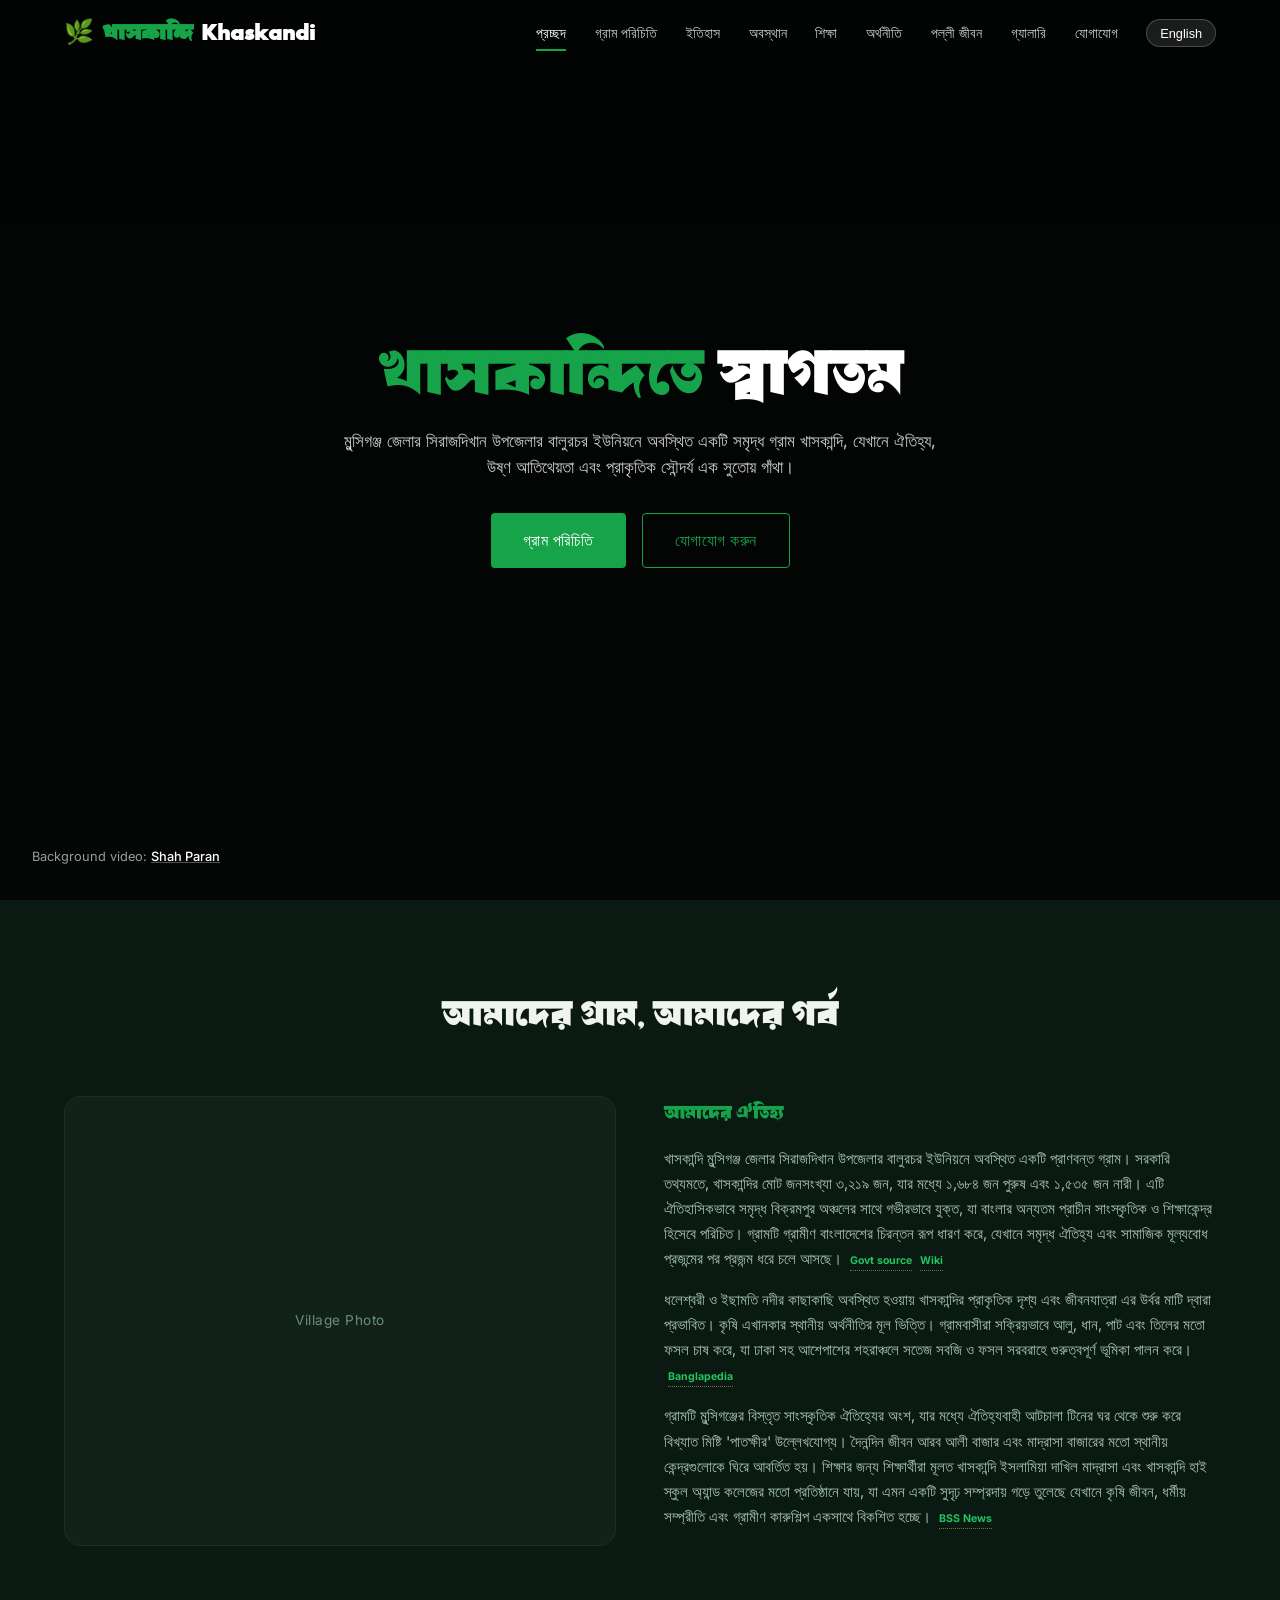
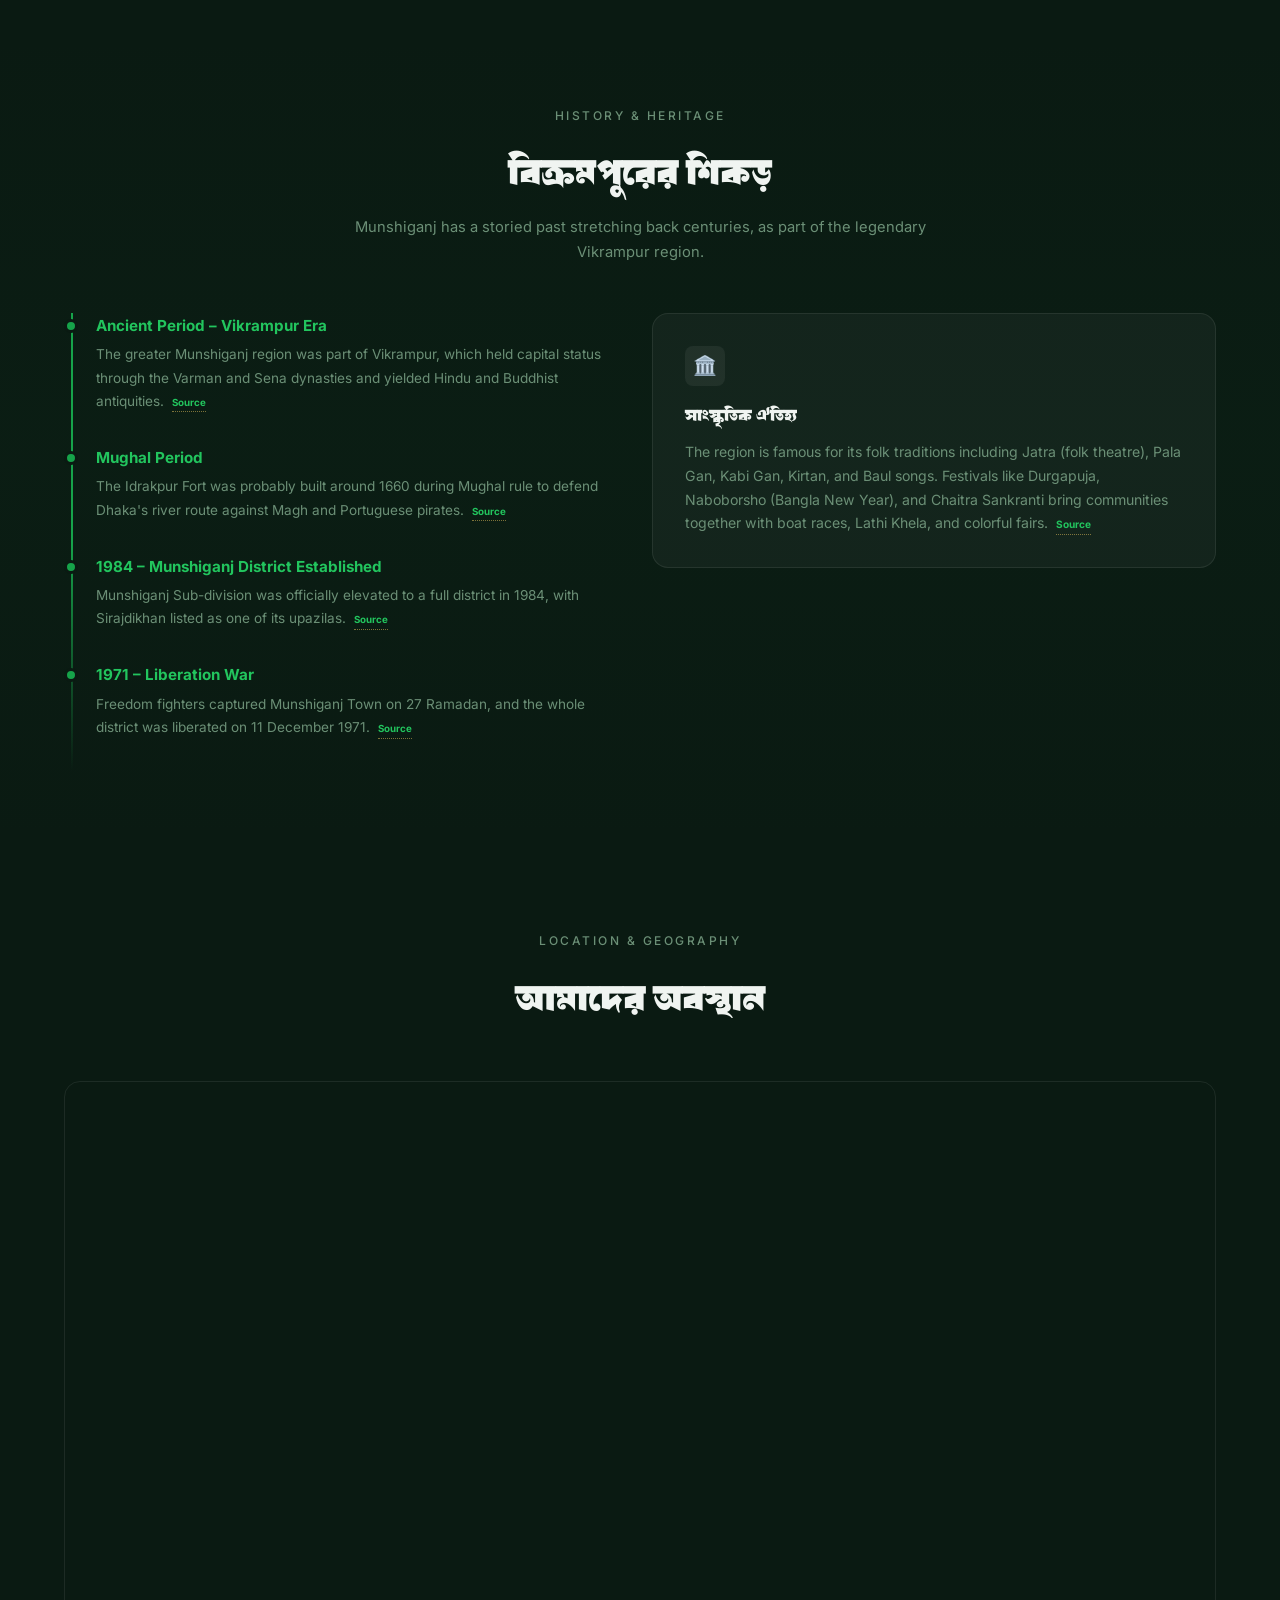
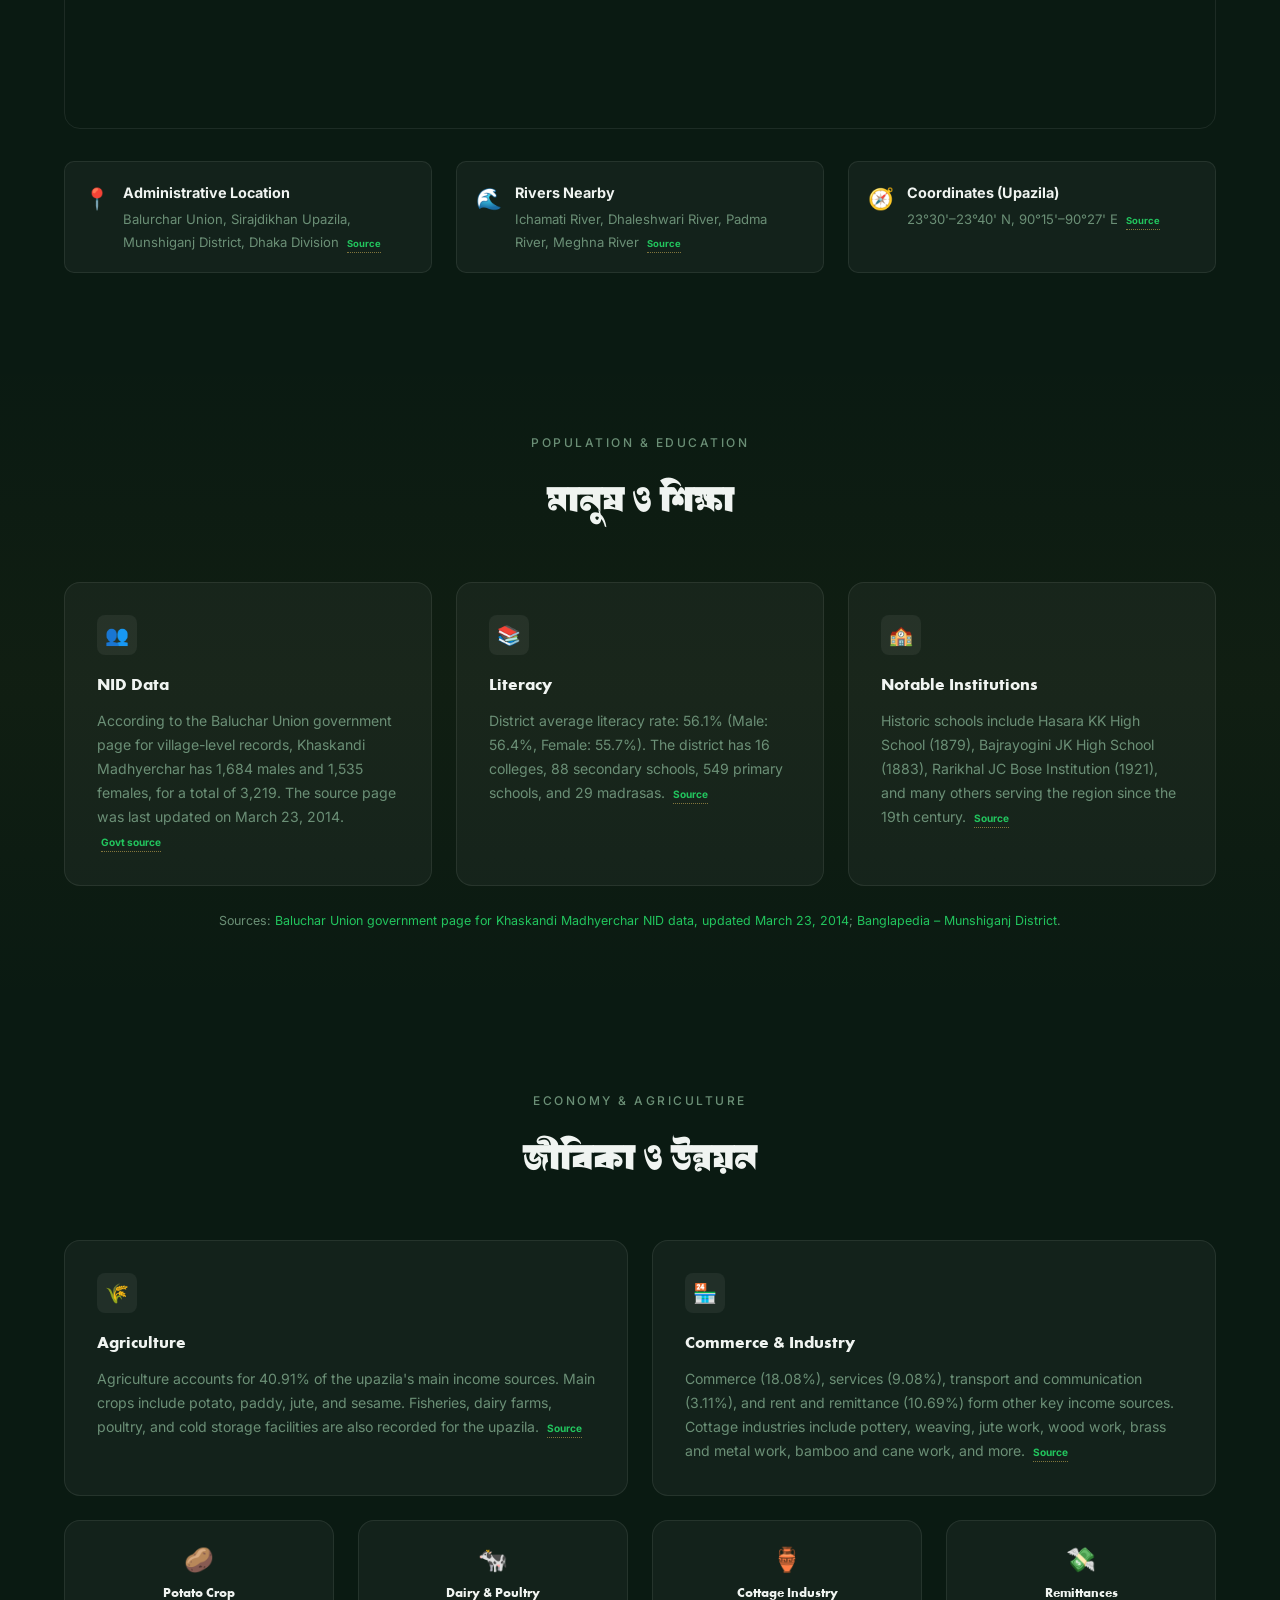
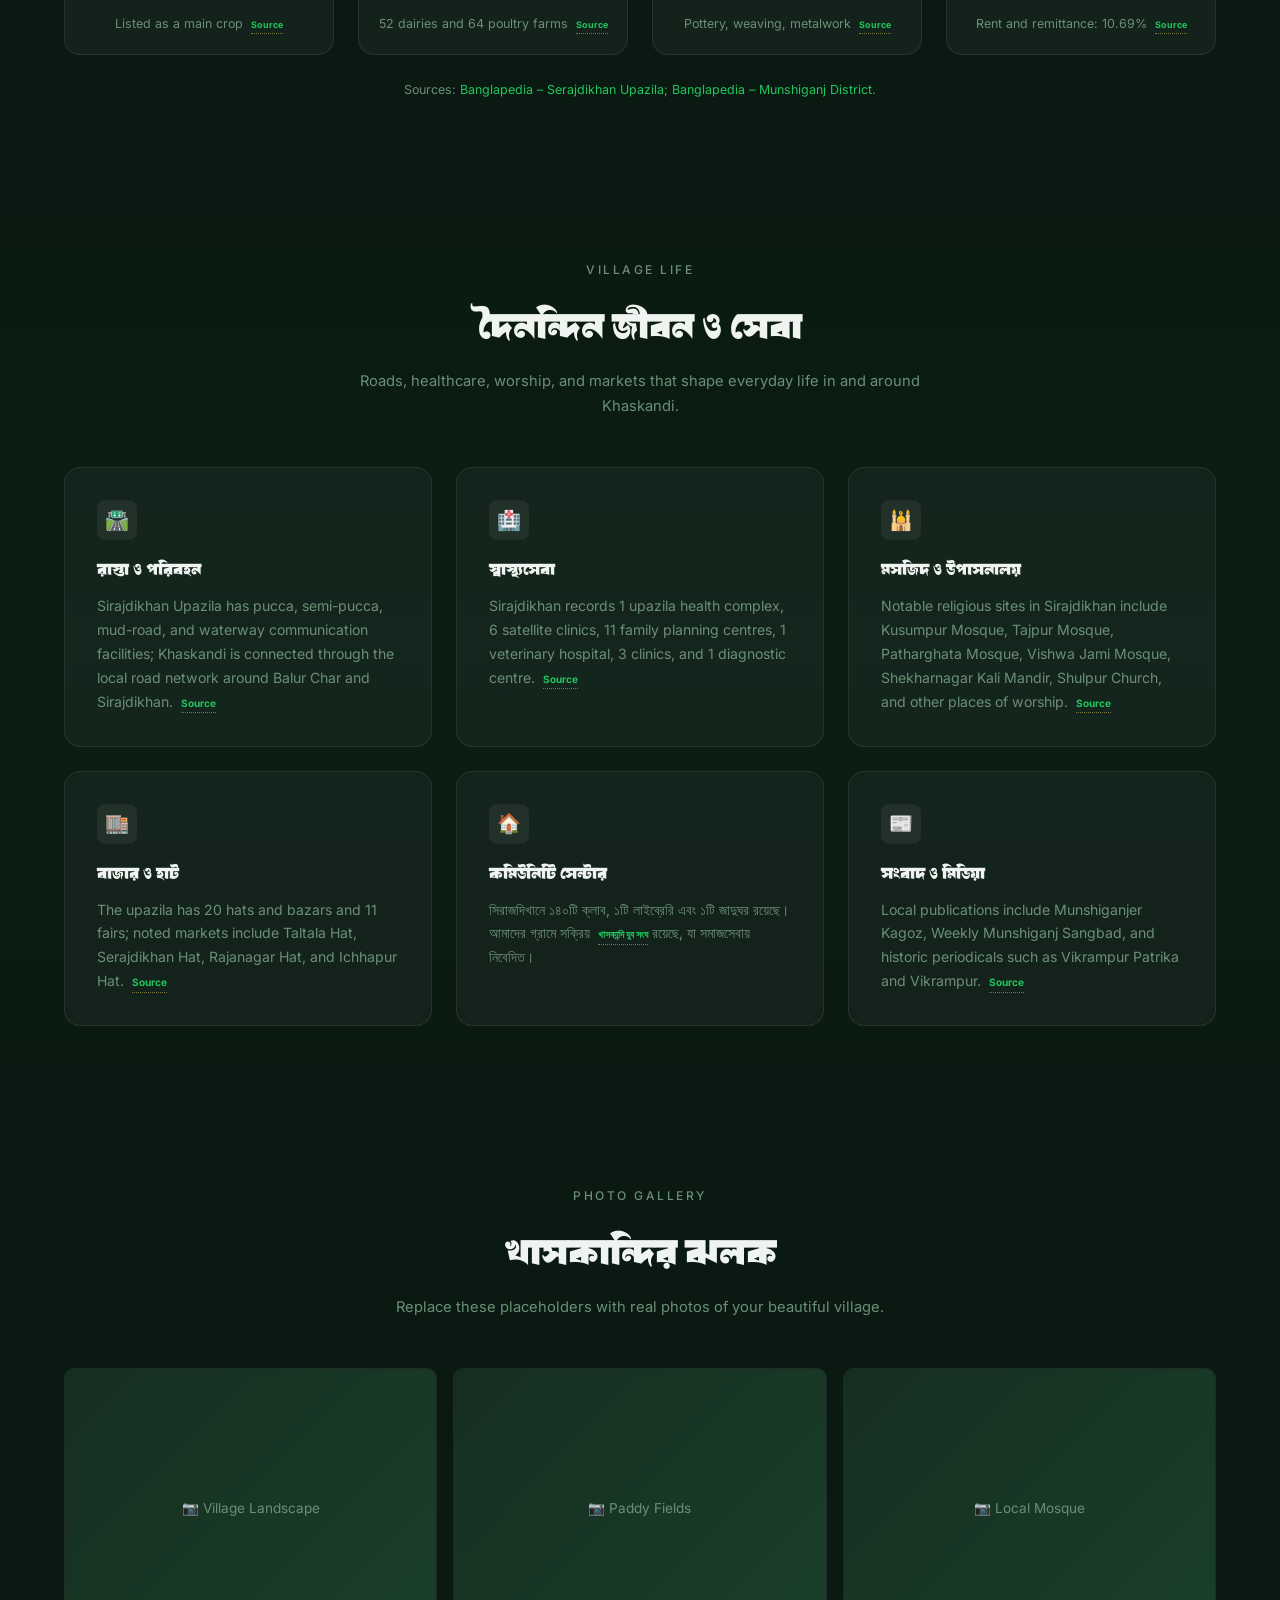
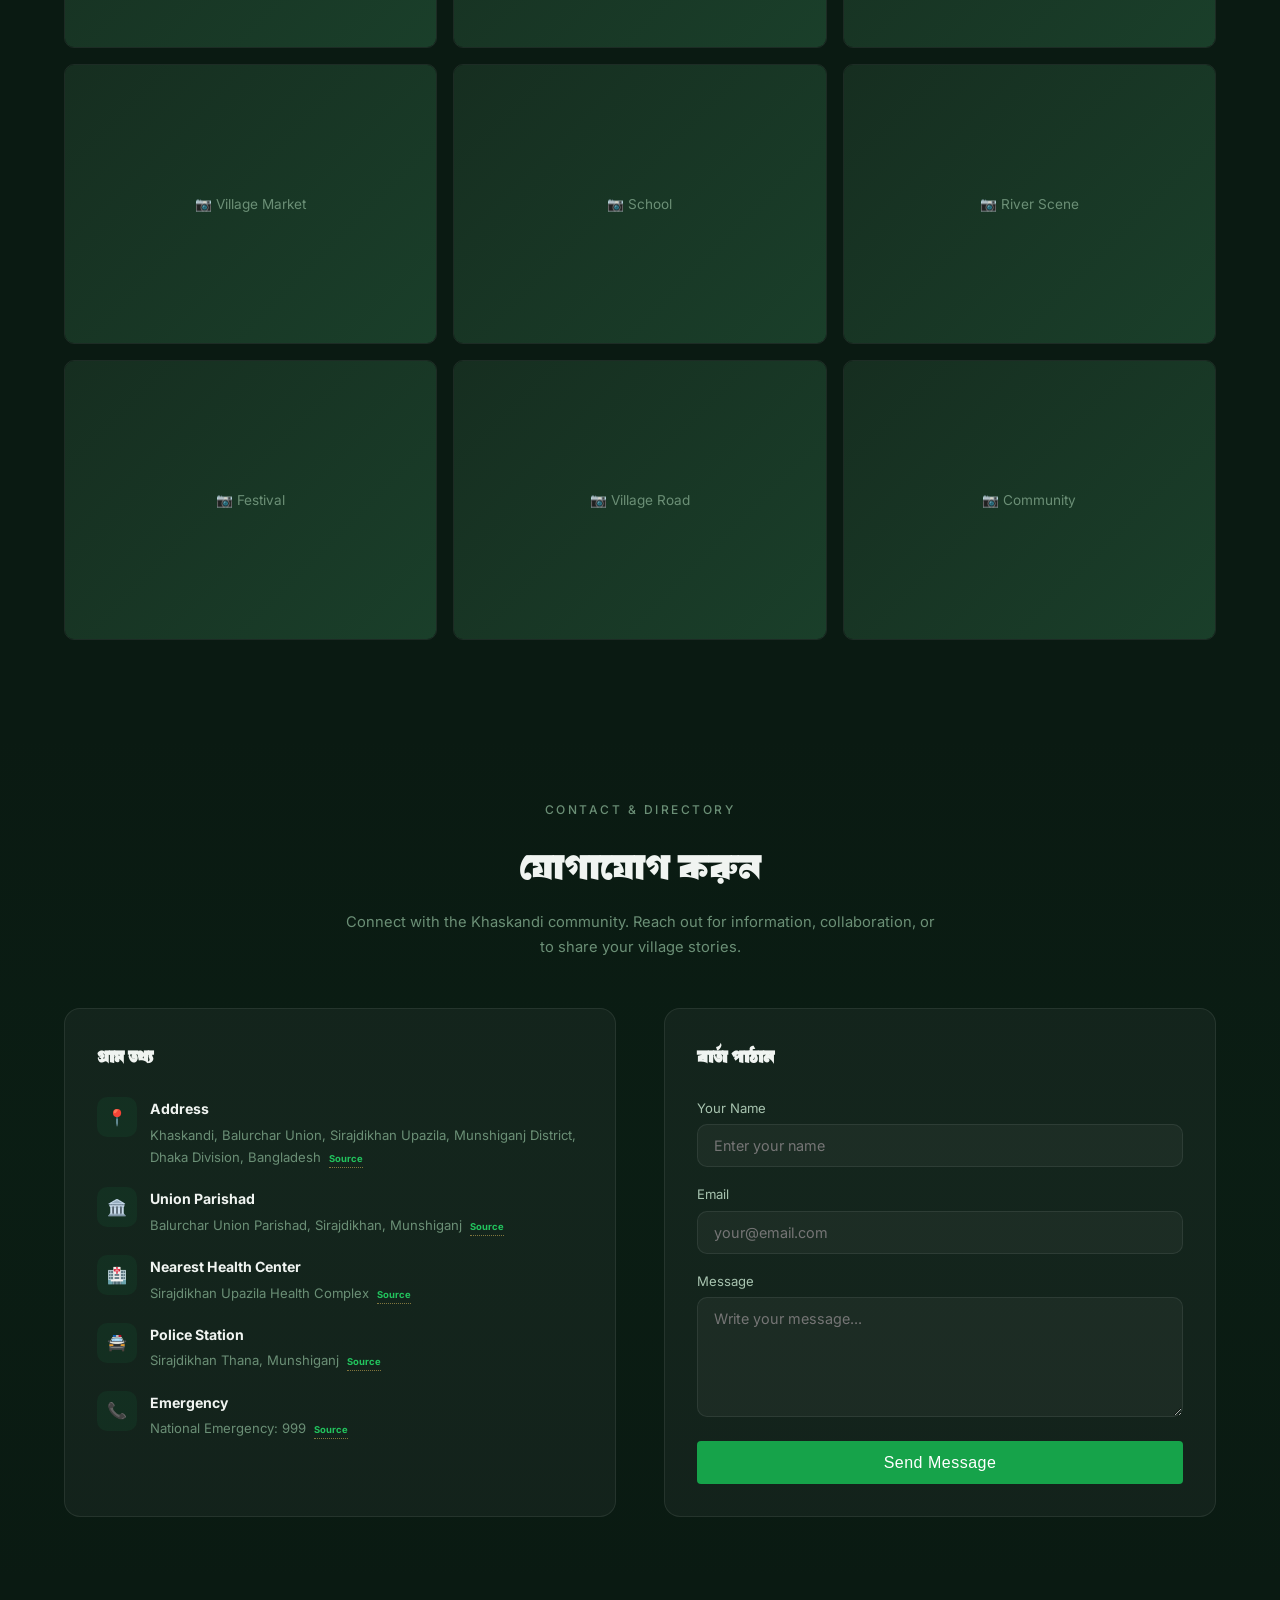
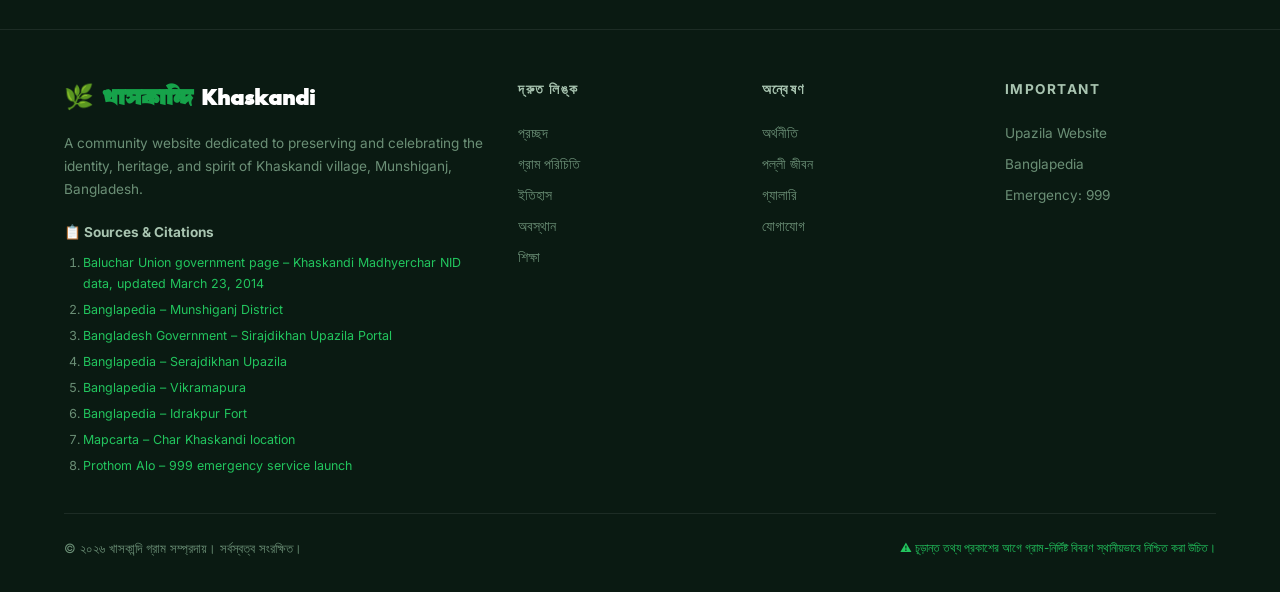
==== commit 8dd37413: "Fix broken menu: added hamburger base styles and resolved smart navbar conflict with mobile menu" ====
--- a/index.html
+++ b/index.html
@@ -22,7 +22,7 @@
 <!-- Navbar -->
 <nav class="navbar" id="navbar">
 <div class="nav-inner">
-  <a href="#" class="nav-logo">🌿 <span>খাসকান্দি</span> Khaskandi</a>
+  <a href="index.html" class="nav-logo">🌿 <span>খাসকান্দি</span> Khaskandi</a>
   <div class="nav-links" id="navLinks">
     <a href="#home" data-en="Home" data-bn="প্রচ্ছদ">প্রচ্ছদ</a>
     <a href="#about" data-en="About" data-bn="গ্রাম পরিচিতি">গ্রাম পরিচিতি</a>
--- a/css/style.css
+++ b/css/style.css
@@ -128,6 +128,10 @@
 .nav-links a:hover, .nav-links a.active { color: #fff; }
 .navbar.scrolled .nav-links a:hover, .navbar.scrolled .nav-links a.active { color: var(--text-primary); }
 .nav-links a:hover::after, .nav-links a.active::after { width: 100%; }
+.hamburger {
+  display: none; flex-direction: column; gap: 6px; cursor: pointer;
+  padding: .5rem; z-index: 1001;
+}
 .hamburger span {
   width: 26px; height: 2.5px; background: #fff;
   border-radius: 2px; transition: var(--transition);
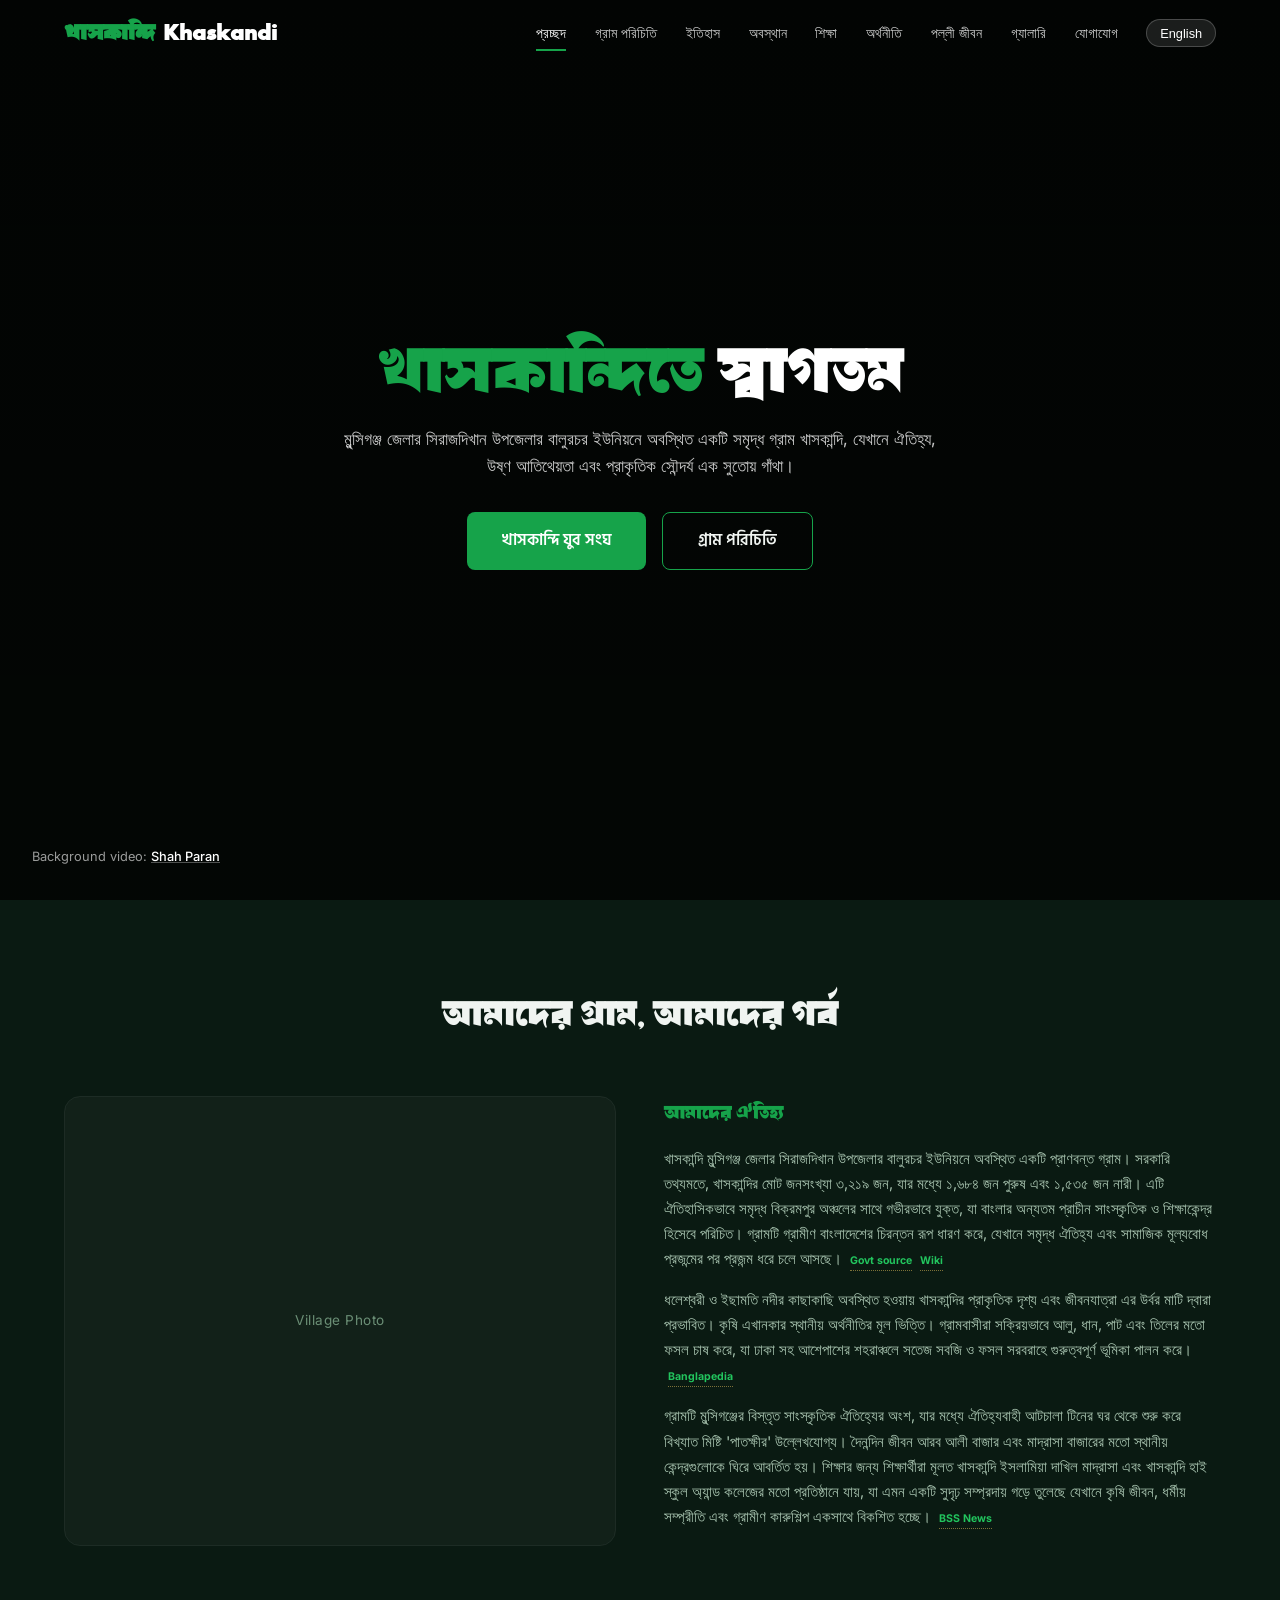
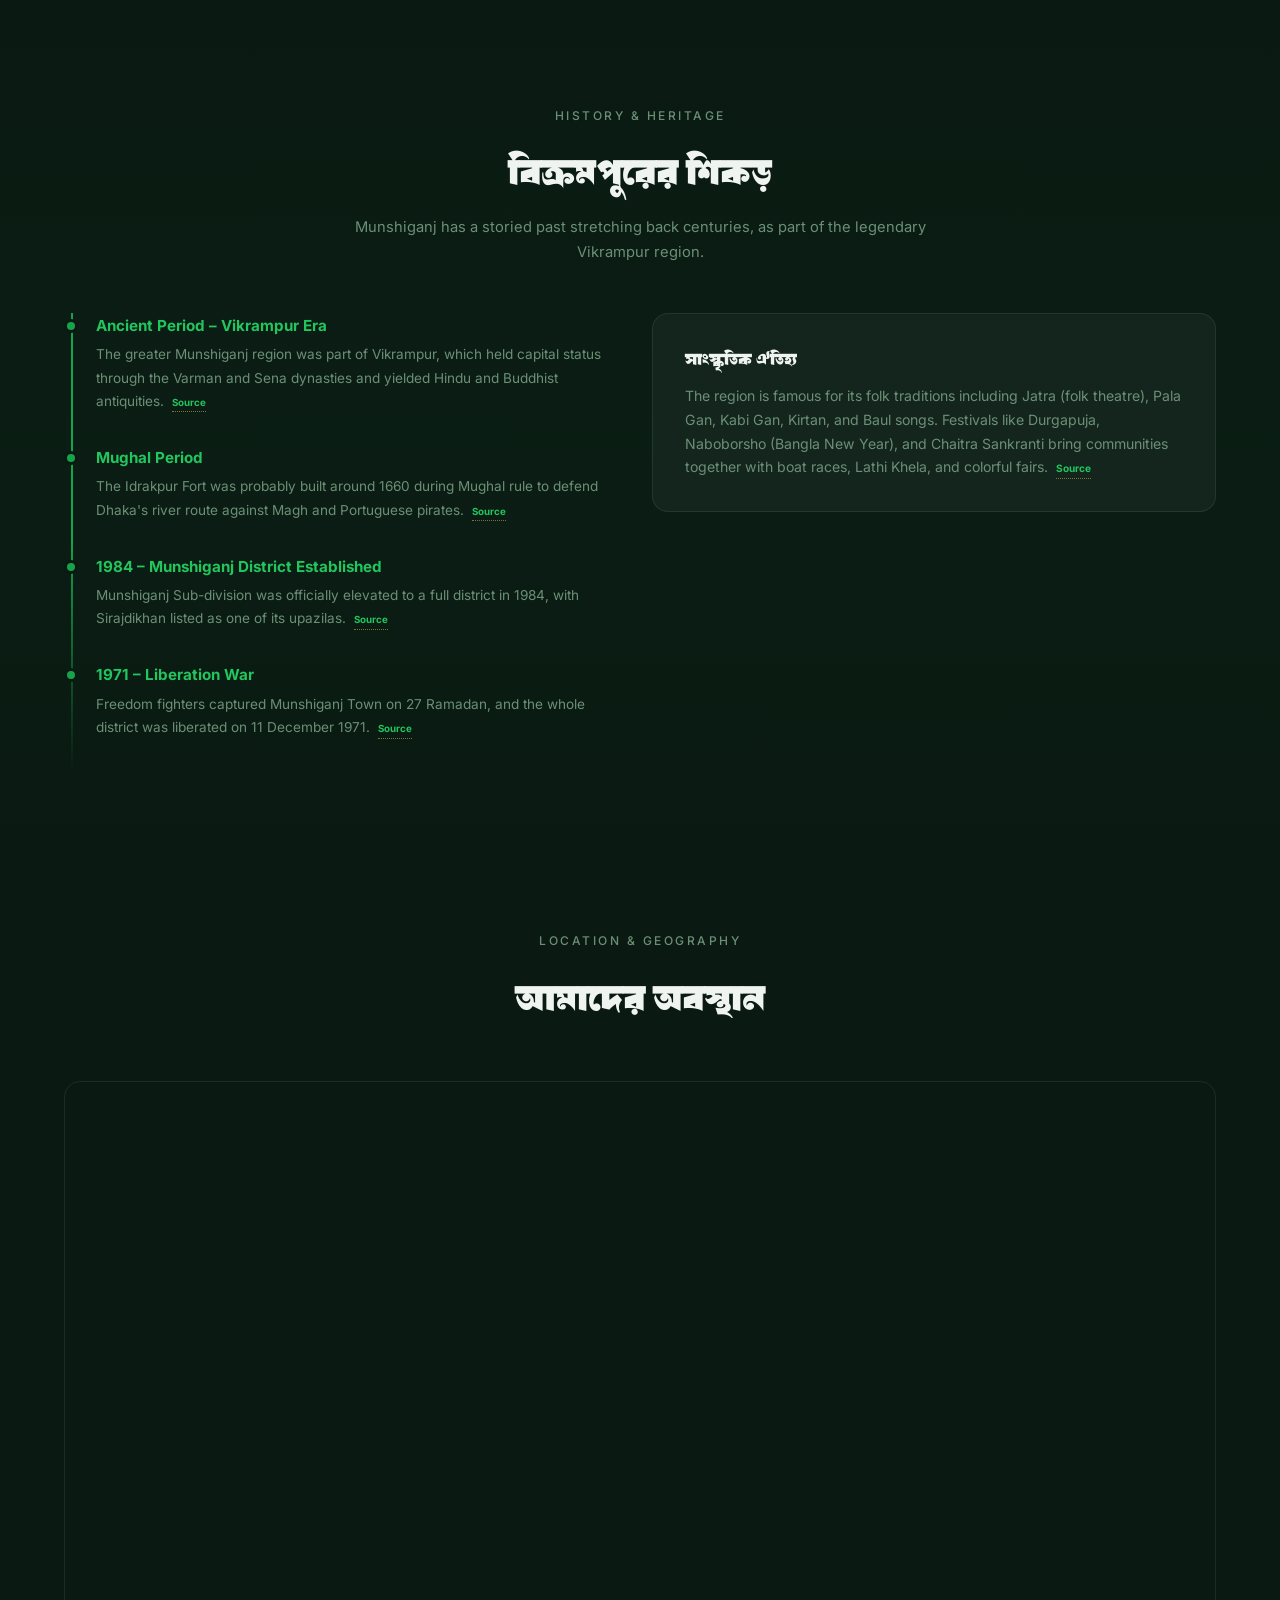
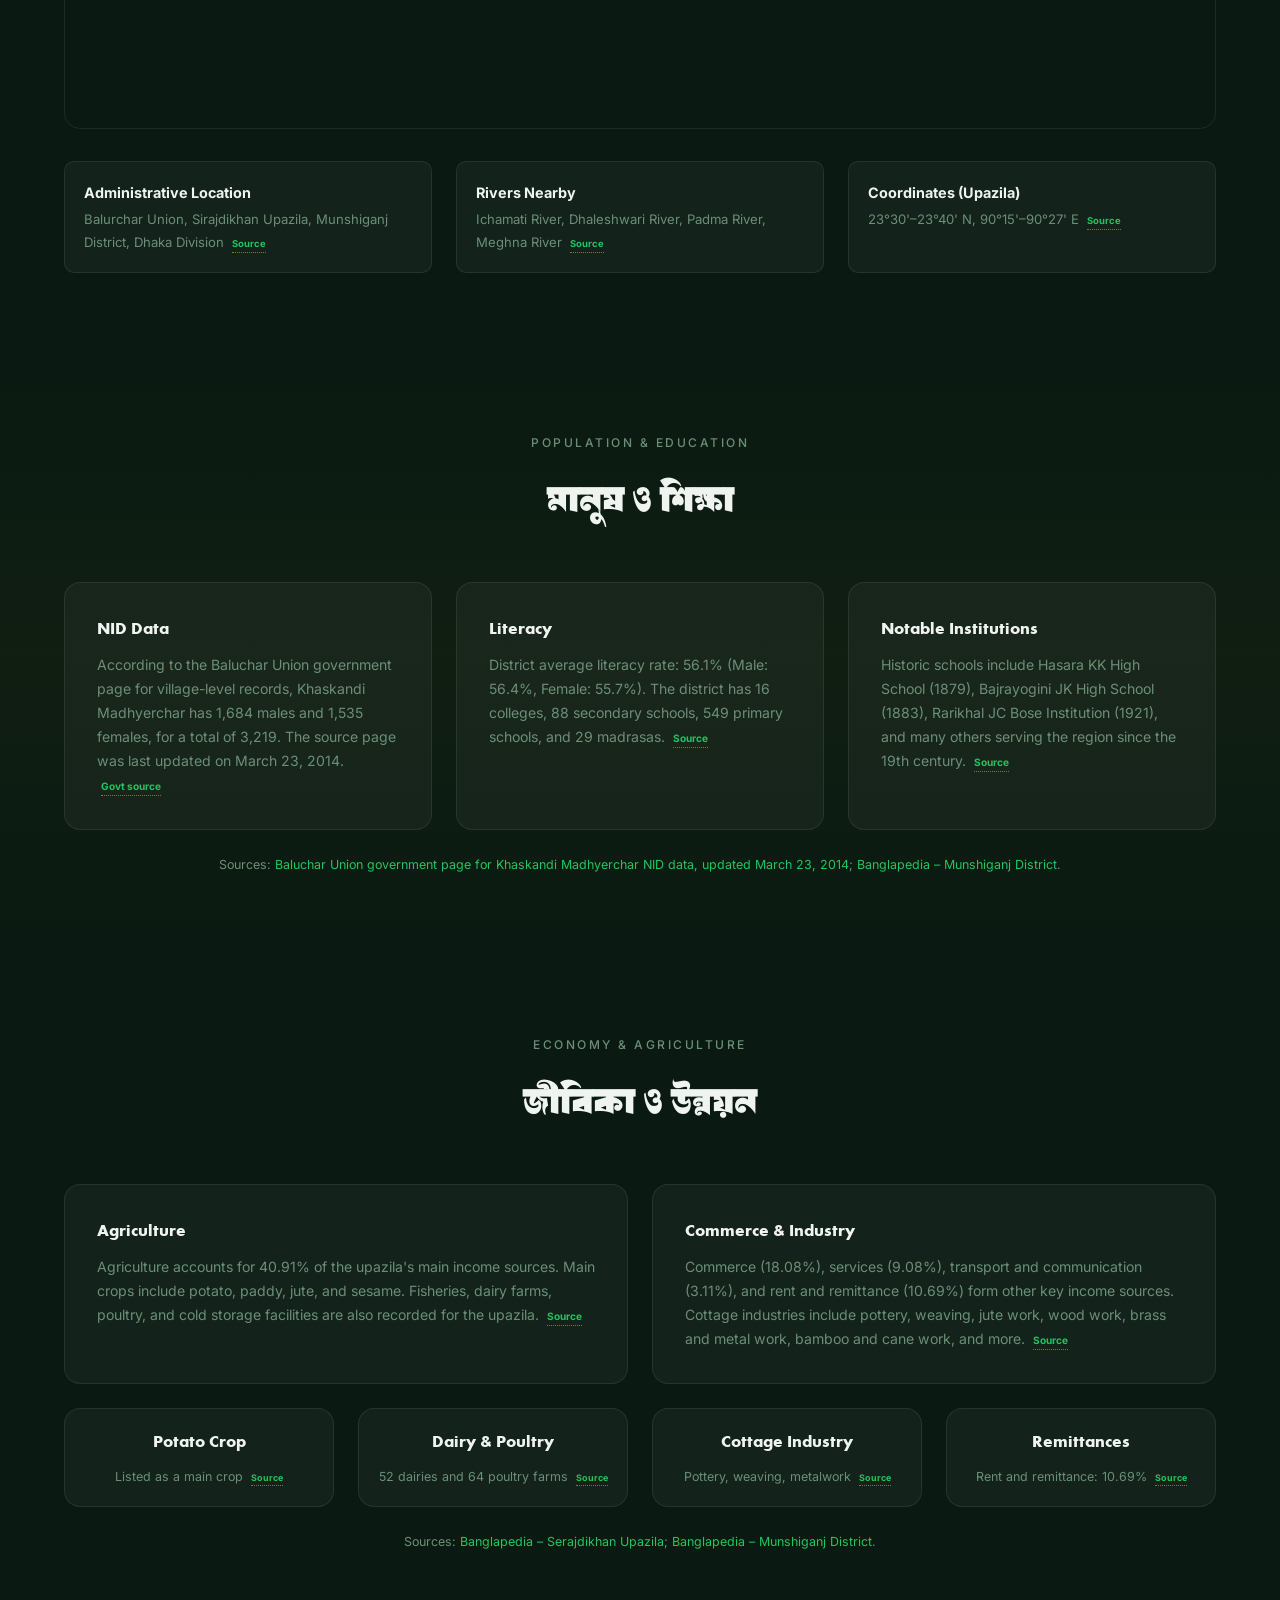
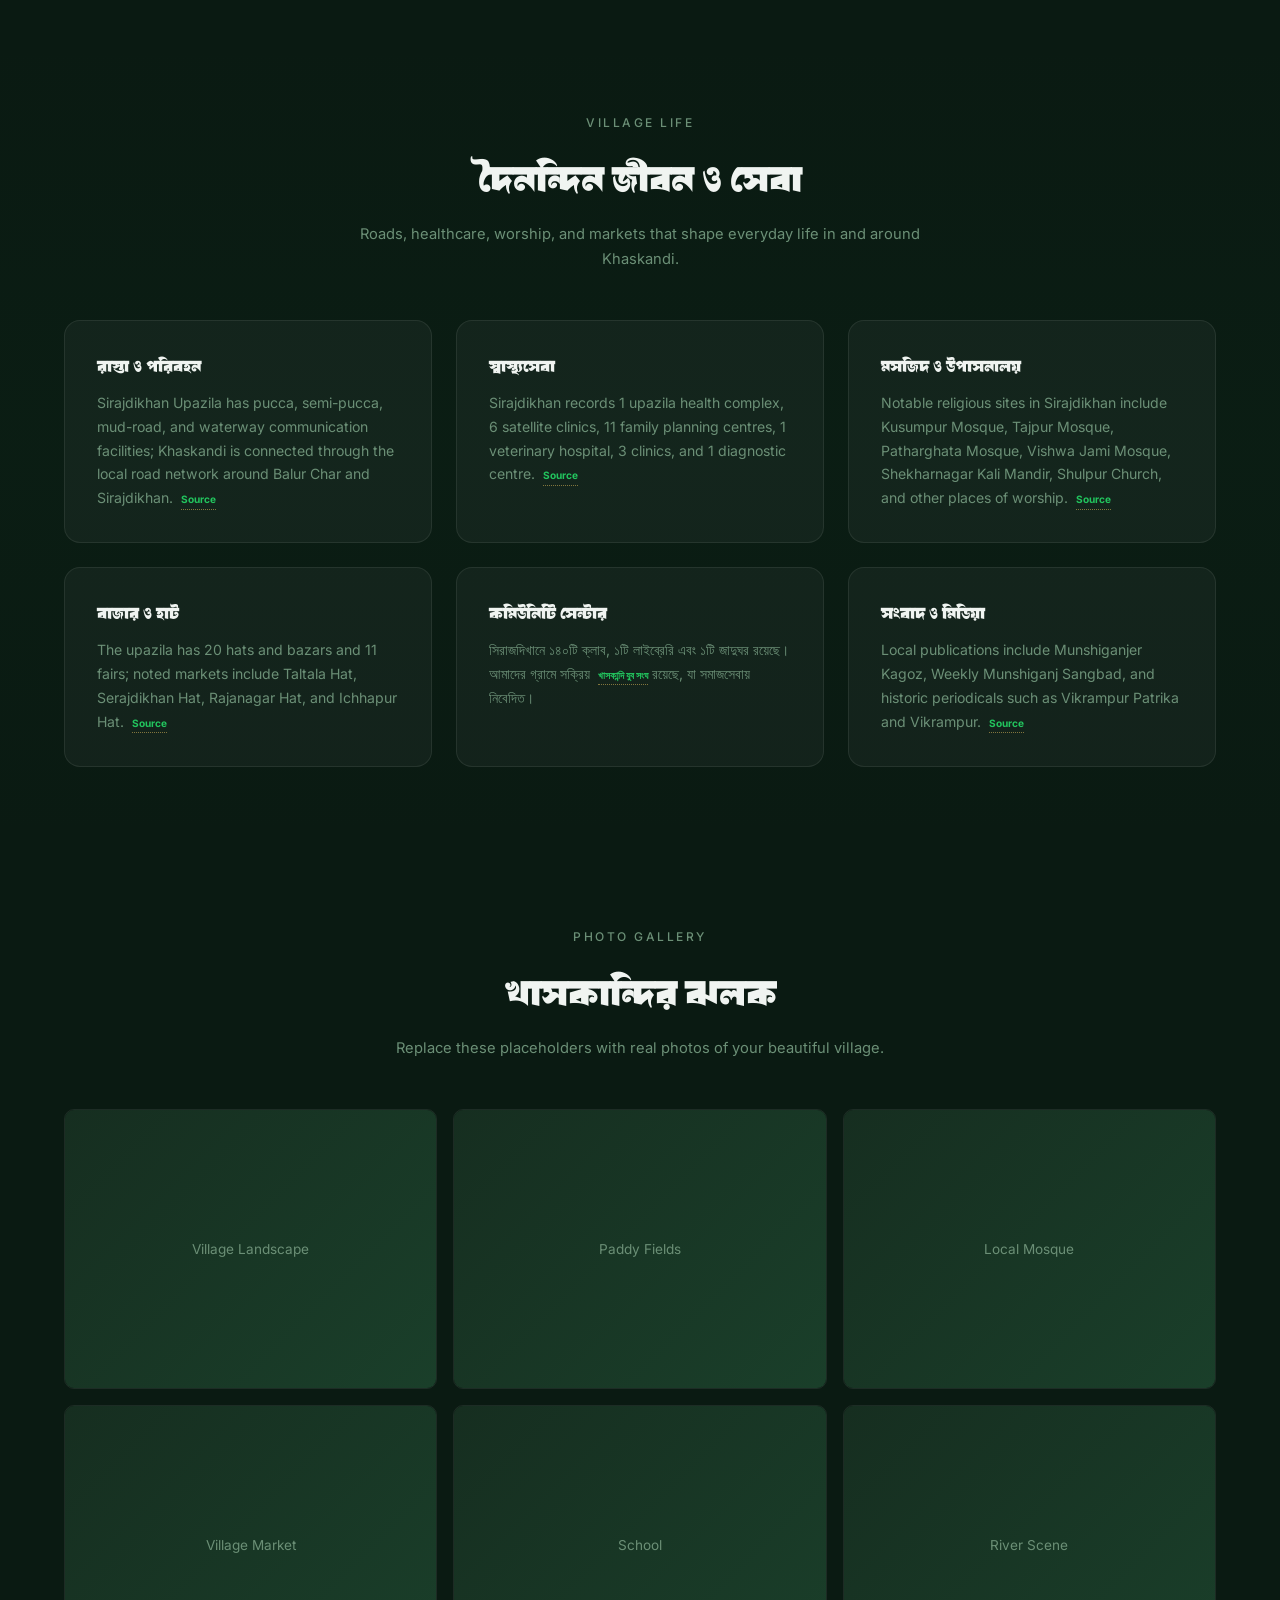
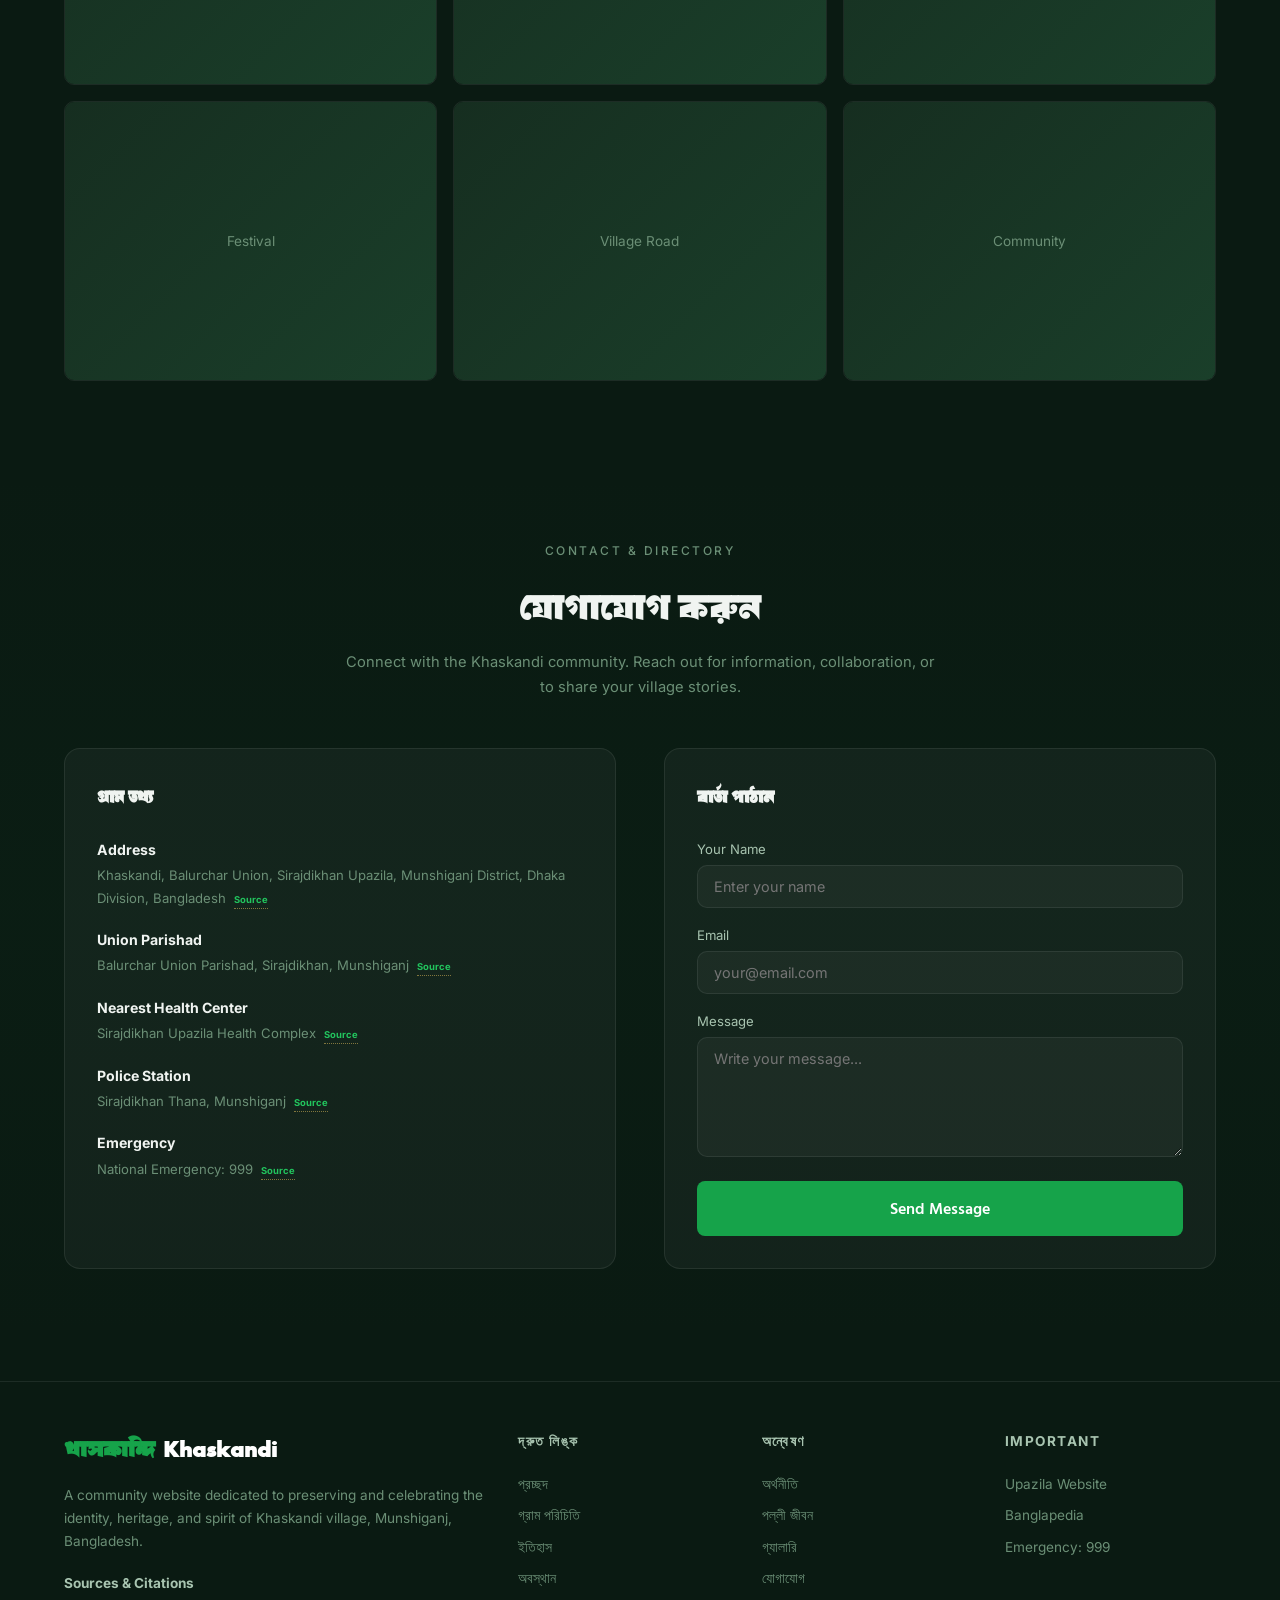
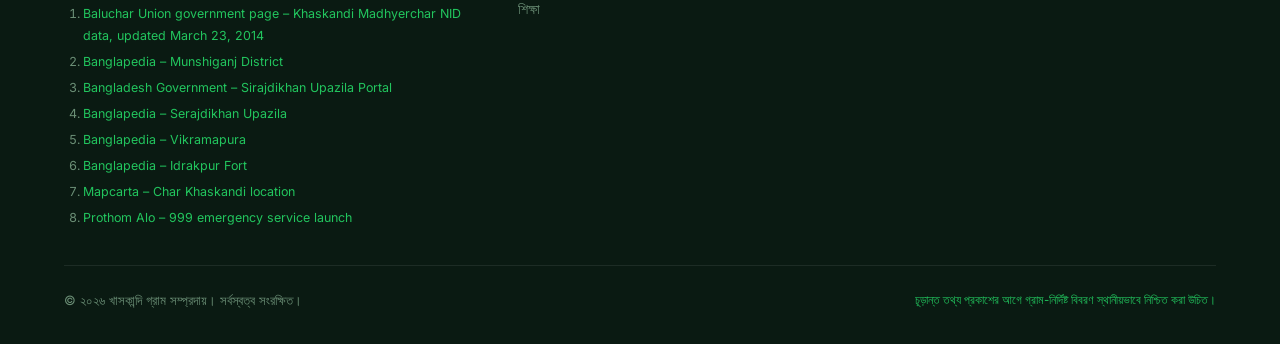
==== commit 92e5a2ca: "docs: add design guidelines and update UI styles for mobile-first accessibility and inverted hover i" ====
--- a/index.html
+++ b/index.html
@@ -22,7 +22,7 @@
 <!-- Navbar -->
 <nav class="navbar" id="navbar">
 <div class="nav-inner">
-  <a href="index.html" class="nav-logo">🌿 <span>খাসকান্দি</span> Khaskandi</a>
+  <a href="index.html" class="nav-logo"><span>খাসকান্দি</span> Khaskandi</a>
   <div class="nav-links" id="navLinks">
     <a href="#home" data-en="Home" data-bn="প্রচ্ছদ">প্রচ্ছদ</a>
     <a href="#about" data-en="About" data-bn="গ্রাম পরিচিতি">গ্রাম পরিচিতি</a>
@@ -53,8 +53,8 @@
   <p class="hero-desc" data-en="Nestled within Balurchar Union of Sirajdikhan, Munshiganj, Khaskandi is a vibrant village where rich traditions, warm hospitality, and natural beauty seamlessly intertwine." data-bn="মুন্সিগঞ্জ জেলার সিরাজদিখান উপজেলার বালুরচর ইউনিয়নে অবস্থিত একটি সমৃদ্ধ গ্রাম খাসকান্দি, যেখানে ঐতিহ্য, উষ্ণ আতিথেয়তা এবং প্রাকৃতিক সৌন্দর্য এক সুতোয় গাঁথা।">মুন্সিগঞ্জ জেলার সিরাজদিখান উপজেলার বালুরচর ইউনিয়নে অবস্থিত একটি সমৃদ্ধ গ্রাম খাসকান্দি, যেখানে ঐতিহ্য, উষ্ণ আতিথেয়তা এবং প্রাকৃতিক সৌন্দর্য এক সুতোয় গাঁথা।</p>
 
   <div class="hero-btns">
-    <a href="#about" class="btn btn-primary" data-en="Explore Village" data-bn="গ্রাম পরিচিতি">গ্রাম পরিচিতি</a>
-    <a href="#contact" class="btn btn-outline" data-en="Get in Touch" data-bn="যোগাযোগ করুন">যোগাযোগ করুন</a>
+    <a href="zubo-songho.html" class="btn btn-primary" data-en="Khaskandi Zubo Songho" data-bn="খাসকান্দি যুব সংঘ">খাসকান্দি যুব সংঘ</a>
+    <a href="#about" class="btn btn-outline" data-en="Explore Village" data-bn="গ্রাম পরিচিতি">গ্রাম পরিচিতি</a>
   </div>
 </div>
 <p class="hero-credit">Background video: <a href="https://www.facebook.com/md.shahparan69x2" target="_blank" rel="noopener">Shah Paran</a></p>
@@ -96,7 +96,6 @@
       </div>
     </div>
     <div class="card" style="align-self:start">
-      <div class="card-icon">🏛️</div>
       <h3 data-en="Cultural Heritage" data-bn="সাংস্কৃতিক ঐতিহ্য">Cultural Heritage</h3>
       <p>The region is famous for its folk traditions including Jatra (folk theatre), Pala Gan, Kabi Gan, Kirtan, and Baul songs. Festivals like Durgapuja, Naboborsho (Bangla New Year), and Chaitra Sankranti bring communities together with boat races, Lathi Khela, and colorful fairs. <a class="source-link" href="https://en.banglapedia.org/index.php/Munshiganj_District" target="_blank" rel="noopener">Source</a></p>
     </div>
@@ -115,9 +114,9 @@
     <iframe src="https://www.google.com/maps/embed?pb=!1m18!1m12!1m3!1d29280.0!2d90.22!3d23.55!2m3!1f0!2f0!3f0!3m2!1i1024!2i768!4f13.1!3m3!1m2!1s0x3755e9!2sSirajdikhan!5e0!3m2!1sen!2sbd!4v1700000000000" allowfullscreen loading="lazy" title="Khaskandi Village Map"></iframe>
   </div>
   <div class="location-details reveal">
-    <div class="loc-item"><div class="icon">📍</div><div><h4>Administrative Location</h4><p>Balurchar Union, Sirajdikhan Upazila, Munshiganj District, Dhaka Division <a class="source-link" href="https://mapcarta.com/14759194" target="_blank" rel="noopener">Source</a></p></div></div>
-    <div class="loc-item"><div class="icon">🌊</div><div><h4>Rivers Nearby</h4><p>Ichamati River, Dhaleshwari River, Padma River, Meghna River <a class="source-link" href="https://en.banglapedia.org/index.php/Munshiganj_District" target="_blank" rel="noopener">Source</a></p></div></div>
-    <div class="loc-item"><div class="icon">🧭</div><div><h4>Coordinates (Upazila)</h4><p>23°30'–23°40' N, 90°15'–90°27' E <a class="source-link" href="https://en.banglapedia.org/index.php?title=Serajdikhan_Upazila" target="_blank" rel="noopener">Source</a></p></div></div>
+    <div class="loc-item"><div><h4>Administrative Location</h4><p>Balurchar Union, Sirajdikhan Upazila, Munshiganj District, Dhaka Division <a class="source-link" href="https://mapcarta.com/14759194" target="_blank" rel="noopener">Source</a></p></div></div>
+    <div class="loc-item"><div><h4>Rivers Nearby</h4><p>Ichamati River, Dhaleshwari River, Padma River, Meghna River <a class="source-link" href="https://en.banglapedia.org/index.php/Munshiganj_District" target="_blank" rel="noopener">Source</a></p></div></div>
+    <div class="loc-item"><div><h4>Coordinates (Upazila)</h4><p>23°30'–23°40' N, 90°15'–90°27' E <a class="source-link" href="https://en.banglapedia.org/index.php?title=Serajdikhan_Upazila" target="_blank" rel="noopener">Source</a></p></div></div>
   </div>
 </div>
 </section>
@@ -130,9 +129,9 @@
     <h2 class="section-title" data-en="People & Learning" data-bn="মানুষ ও শিক্ষা">People &amp; Learning</h2>
   </div>
   <div class="grid-3 reveal">
-    <div class="card"><div class="card-icon">👥</div><h3>NID Data</h3><p>According to the Baluchar Union government page for village-level records, Khaskandi Madhyerchar has 1,684 males and 1,535 females, for a total of 3,219. The source page was last updated on March 23, 2014. <a class="source-link" href="https://balucharup.munshiganj.gov.bd/pages/static-pages/6995ae1235ce18e1c0794c93" target="_blank" rel="noopener">Govt source</a></p></div>
-    <div class="card"><div class="card-icon">📚</div><h3>Literacy</h3><p>District average literacy rate: 56.1% (Male: 56.4%, Female: 55.7%). The district has 16 colleges, 88 secondary schools, 549 primary schools, and 29 madrasas. <a class="source-link" href="https://en.banglapedia.org/index.php/Munshiganj_District" target="_blank" rel="noopener">Source</a></p></div>
-    <div class="card"><div class="card-icon">🏫</div><h3>Notable Institutions</h3><p>Historic schools include Hasara KK High School (1879), Bajrayogini JK High School (1883), Rarikhal JC Bose Institution (1921), and many others serving the region since the 19th century. <a class="source-link" href="https://en.banglapedia.org/index.php/Munshiganj_District" target="_blank" rel="noopener">Source</a></p></div>
+    <div class="card"><h3>NID Data</h3><p>According to the Baluchar Union government page for village-level records, Khaskandi Madhyerchar has 1,684 males and 1,535 females, for a total of 3,219. The source page was last updated on March 23, 2014. <a class="source-link" href="https://balucharup.munshiganj.gov.bd/pages/static-pages/6995ae1235ce18e1c0794c93" target="_blank" rel="noopener">Govt source</a></p></div>
+    <div class="card"><h3>Literacy</h3><p>District average literacy rate: 56.1% (Male: 56.4%, Female: 55.7%). The district has 16 colleges, 88 secondary schools, 549 primary schools, and 29 madrasas. <a class="source-link" href="https://en.banglapedia.org/index.php/Munshiganj_District" target="_blank" rel="noopener">Source</a></p></div>
+    <div class="card"><h3>Notable Institutions</h3><p>Historic schools include Hasara KK High School (1879), Bajrayogini JK High School (1883), Rarikhal JC Bose Institution (1921), and many others serving the region since the 19th century. <a class="source-link" href="https://en.banglapedia.org/index.php/Munshiganj_District" target="_blank" rel="noopener">Source</a></p></div>
   </div>
   <p class="reveal source-note">Sources: <a href="https://balucharup.munshiganj.gov.bd/pages/static-pages/6995ae1235ce18e1c0794c93" target="_blank" rel="noopener">Baluchar Union government page for Khaskandi Madhyerchar NID data, updated March 23, 2014</a>; <a href="https://en.banglapedia.org/index.php/Munshiganj_District" target="_blank" rel="noopener">Banglapedia – Munshiganj District</a>.</p>
 </div>
@@ -146,14 +145,14 @@
     <h2 class="section-title" data-en="Livelihood & Growth" data-bn="জীবিকা ও উন্নয়ন">Livelihood &amp; Growth</h2>
   </div>
   <div class="grid-2 reveal">
-    <div class="card"><div class="card-icon">🌾</div><h3>Agriculture</h3><p>Agriculture accounts for 40.91% of the upazila's main income sources. Main crops include potato, paddy, jute, and sesame. Fisheries, dairy farms, poultry, and cold storage facilities are also recorded for the upazila. <a class="source-link" href="https://en.banglapedia.org/index.php?title=Serajdikhan_Upazila" target="_blank" rel="noopener">Source</a></p></div>
-    <div class="card"><div class="card-icon">🏪</div><h3>Commerce &amp; Industry</h3><p>Commerce (18.08%), services (9.08%), transport and communication (3.11%), and rent and remittance (10.69%) form other key income sources. Cottage industries include pottery, weaving, jute work, wood work, brass and metal work, bamboo and cane work, and more. <a class="source-link" href="https://en.banglapedia.org/index.php?title=Serajdikhan_Upazila" target="_blank" rel="noopener">Source</a></p></div>
+    <div class="card"><h3>Agriculture</h3><p>Agriculture accounts for 40.91% of the upazila's main income sources. Main crops include potato, paddy, jute, and sesame. Fisheries, dairy farms, poultry, and cold storage facilities are also recorded for the upazila. <a class="source-link" href="https://en.banglapedia.org/index.php?title=Serajdikhan_Upazila" target="_blank" rel="noopener">Source</a></p></div>
+    <div class="card"><h3>Commerce &amp; Industry</h3><p>Commerce (18.08%), services (9.08%), transport and communication (3.11%), and rent and remittance (10.69%) form other key income sources. Cottage industries include pottery, weaving, jute work, wood work, brass and metal work, bamboo and cane work, and more. <a class="source-link" href="https://en.banglapedia.org/index.php?title=Serajdikhan_Upazila" target="_blank" rel="noopener">Source</a></p></div>
   </div>
   <div class="grid-4 reveal" style="margin-top:1.5rem">
-    <div class="card" style="text-align:center;padding:1.2rem"><div style="font-size:1.5rem">🥔</div><h3 style="font-size:.9rem">Potato Crop</h3><p style="font-size:.78rem">Listed as a main crop <a class="source-link" href="https://en.banglapedia.org/index.php?title=Serajdikhan_Upazila" target="_blank" rel="noopener">Source</a></p></div>
-    <div class="card" style="text-align:center;padding:1.2rem"><div style="font-size:1.5rem">🐄</div><h3 style="font-size:.9rem">Dairy &amp; Poultry</h3><p style="font-size:.78rem">52 dairies and 64 poultry farms <a class="source-link" href="https://en.banglapedia.org/index.php?title=Serajdikhan_Upazila" target="_blank" rel="noopener">Source</a></p></div>
-    <div class="card" style="text-align:center;padding:1.2rem"><div style="font-size:1.5rem">🏺</div><h3 style="font-size:.9rem">Cottage Industry</h3><p style="font-size:.78rem">Pottery, weaving, metalwork <a class="source-link" href="https://en.banglapedia.org/index.php?title=Serajdikhan_Upazila" target="_blank" rel="noopener">Source</a></p></div>
-    <div class="card" style="text-align:center;padding:1.2rem"><div style="font-size:1.5rem">💸</div><h3 style="font-size:.9rem">Remittances</h3><p style="font-size:.78rem">Rent and remittance: 10.69% <a class="source-link" href="https://en.banglapedia.org/index.php?title=Serajdikhan_Upazila" target="_blank" rel="noopener">Source</a></p></div>
+    <div class="card" style="text-align:center;padding:1.2rem"><h3>Potato Crop</h3><p style="font-size:.78rem">Listed as a main crop <a class="source-link" href="https://en.banglapedia.org/index.php?title=Serajdikhan_Upazila" target="_blank" rel="noopener">Source</a></p></div>
+    <div class="card" style="text-align:center;padding:1.2rem"><h3>Dairy &amp; Poultry</h3><p style="font-size:.78rem">52 dairies and 64 poultry farms <a class="source-link" href="https://en.banglapedia.org/index.php?title=Serajdikhan_Upazila" target="_blank" rel="noopener">Source</a></p></div>
+    <div class="card" style="text-align:center;padding:1.2rem"><h3>Cottage Industry</h3><p style="font-size:.78rem">Pottery, weaving, metalwork <a class="source-link" href="https://en.banglapedia.org/index.php?title=Serajdikhan_Upazila" target="_blank" rel="noopener">Source</a></p></div>
+    <div class="card" style="text-align:center;padding:1.2rem"><h3>Remittances</h3><p style="font-size:.78rem">Rent and remittance: 10.69% <a class="source-link" href="https://en.banglapedia.org/index.php?title=Serajdikhan_Upazila" target="_blank" rel="noopener">Source</a></p></div>
   </div>
   <p class="reveal source-note">Sources: <a href="https://en.banglapedia.org/index.php?title=Serajdikhan_Upazila" target="_blank" rel="noopener">Banglapedia – Serajdikhan Upazila</a>; <a href="https://en.banglapedia.org/index.php/Munshiganj_District" target="_blank" rel="noopener">Banglapedia – Munshiganj District</a>.</p>
 </div>
@@ -168,12 +167,12 @@
     <p class="section-desc">Roads, healthcare, worship, and markets that shape everyday life in and around Khaskandi.</p>
   </div>
   <div class="grid-3 reveal">
-    <div class="card"><div class="card-icon">🛣️</div><h3 data-en="Roads & Transport" data-bn="রাস্তা ও পরিবহন">Roads &amp; Transport</h3><p>Sirajdikhan Upazila has pucca, semi-pucca, mud-road, and waterway communication facilities; Khaskandi is connected through the local road network around Balur Char and Sirajdikhan. <a class="source-link" href="https://en.banglapedia.org/index.php?title=Serajdikhan_Upazila" target="_blank" rel="noopener">Source</a></p></div>
-    <div class="card"><div class="card-icon">🏥</div><h3 data-en="Healthcare" data-bn="স্বাস্থ্যসেবা">Healthcare</h3><p>Sirajdikhan records 1 upazila health complex, 6 satellite clinics, 11 family planning centres, 1 veterinary hospital, 3 clinics, and 1 diagnostic centre. <a class="source-link" href="https://en.banglapedia.org/index.php?title=Serajdikhan_Upazila" target="_blank" rel="noopener">Source</a></p></div>
-    <div class="card"><div class="card-icon">🕌</div><h3 data-en="Mosques & Worship" data-bn="মসজিদ ও উপাসনালয়">Mosques &amp; Worship</h3><p>Notable religious sites in Sirajdikhan include Kusumpur Mosque, Tajpur Mosque, Patharghata Mosque, Vishwa Jami Mosque, Shekharnagar Kali Mandir, Shulpur Church, and other places of worship. <a class="source-link" href="https://en.banglapedia.org/index.php?title=Serajdikhan_Upazila" target="_blank" rel="noopener">Source</a></p></div>
-    <div class="card"><div class="card-icon">🏬</div><h3 data-en="Markets & Bazaars" data-bn="বাজার ও হাট">Markets &amp; Bazaars</h3><p>The upazila has 20 hats and bazars and 11 fairs; noted markets include Taltala Hat, Serajdikhan Hat, Rajanagar Hat, and Ichhapur Hat. <a class="source-link" href="https://en.banglapedia.org/index.php?title=Serajdikhan_Upazila" target="_blank" rel="noopener">Source</a></p></div>
-    <div class="card"><div class="card-icon">🏠</div><h3 data-en="Community Centers" data-bn="কমিউনিটি সেন্টার">কমিউনিটি সেন্টার</h3><p data-en="Sirajdikhan has 140 clubs, 1 library, and 1 museum recorded. Our village is home to the active <a href='zubo-songho.html' class='source-link'>Khaskandi Zubo Songho</a>, dedicated to social work." data-bn="সিরাজদিখানে ১৪০টি ক্লাব, ১টি লাইব্রেরি এবং ১টি জাদুঘর রয়েছে। আমাদের গ্রামে সক্রিয় <a href='zubo-songho.html' class='source-link'>খাসকান্দি যুব সংঘ</a> রয়েছে, যা সমাজসেবায় নিবেদিত।">সিরাজদিখানে ১৪০টি ক্লাব, ১টি লাইব্রেরি এবং ১টি জাদুঘর রয়েছে। আমাদের গ্রামে সক্রিয় <a href="zubo-songho.html" class="source-link">খাসকান্দি যুব সংঘ</a> রয়েছে, যা সমাজসেবায় নিবেদিত।</p></div>
-    <div class="card"><div class="card-icon">📰</div><h3 data-en="News & Media" data-bn="সংবাদ ও মিডিয়া">News &amp; Media</h3><p>Local publications include Munshiganjer Kagoz, Weekly Munshiganj Sangbad, and historic periodicals such as Vikrampur Patrika and Vikrampur. <a class="source-link" href="https://en.banglapedia.org/index.php/Munshiganj_District" target="_blank" rel="noopener">Source</a></p></div>
+    <div class="card"><h3 data-en="Roads & Transport" data-bn="রাস্তা ও পরিবহন">Roads &amp; Transport</h3><p>Sirajdikhan Upazila has pucca, semi-pucca, mud-road, and waterway communication facilities; Khaskandi is connected through the local road network around Balur Char and Sirajdikhan. <a class="source-link" href="https://en.banglapedia.org/index.php?title=Serajdikhan_Upazila" target="_blank" rel="noopener">Source</a></p></div>
+    <div class="card"><h3 data-en="Healthcare" data-bn="স্বাস্থ্যসেবা">স্বাস্থ্যসেবা</h3><p>Sirajdikhan records 1 upazila health complex, 6 satellite clinics, 11 family planning centres, 1 veterinary hospital, 3 clinics, and 1 diagnostic centre. <a class="source-link" href="https://en.banglapedia.org/index.php?title=Serajdikhan_Upazila" target="_blank" rel="noopener">Source</a></p></div>
+    <div class="card"><h3 data-en="Mosques & Worship" data-bn="মসজিদ ও উপাসনালয়">মসজিদ ও উপাসনালয়</h3><p>Notable religious sites in Sirajdikhan include Kusumpur Mosque, Tajpur Mosque, Patharghata Mosque, Vishwa Jami Mosque, Shekharnagar Kali Mandir, Shulpur Church, and other places of worship. <a class="source-link" href="https://en.banglapedia.org/index.php?title=Serajdikhan_Upazila" target="_blank" rel="noopener">Source</a></p></div>
+    <div class="card"><h3 data-en="Markets & Bazaars" data-bn="বাজার ও হাট">বাজার ও হাট</h3><p>The upazila has 20 hats and bazars and 11 fairs; noted markets include Taltala Hat, Serajdikhan Hat, Rajanagar Hat, and Ichhapur Hat. <a class="source-link" href="https://en.banglapedia.org/index.php?title=Serajdikhan_Upazila" target="_blank" rel="noopener">Source</a></p></div>
+    <div class="card"><h3 data-en="Community Centers" data-bn="কমিউনিটি সেন্টার">কমিউনিটি সেন্টার</h3><p data-en="Sirajdikhan has 140 clubs, 1 library, and 1 museum recorded. Our village is home to the active <a href='zubo-songho.html' class='source-link'>Khaskandi Zubo Songho</a>, dedicated to social work." data-bn="সিরাজদিখানে ১৪০টি ক্লাব, ১টি লাইব্রেরি এবং ১টি জাদুঘর রয়েছে। আমাদের গ্রামে সক্রিয় <a href='zubo-songho.html' class='source-link'>খাসকান্দি যুব সংঘ</a> রয়েছে, যা সমাজসেবায় নিবেদিত।">সিরাজদিখানে ১৪০টি ক্লাব, ১টি লাইব্রেরি এবং ১টি জাদুঘর রয়েছে। আমাদের গ্রামে সক্রিয় <a href="zubo-songho.html" class="source-link">খাসকান্দি যুব সংঘ</a> রয়েছে, যা সমাজসেবায় নিবেদিত।</p></div>
+    <div class="card"><h3 data-en="News & Media" data-bn="সংবাদ ও মিডিয়া">সংবাদ ও মিডিয়া</h3><p>Local publications include Munshiganjer Kagoz, Weekly Munshiganj Sangbad, and historic periodicals such as Vikrampur Patrika and Vikrampur. <a class="source-link" href="https://en.banglapedia.org/index.php/Munshiganj_District" target="_blank" rel="noopener">Source</a></p></div>
   </div>
 </div>
 </section>
@@ -187,15 +186,15 @@
     <p class="section-desc">Replace these placeholders with real photos of your beautiful village.</p>
   </div>
   <div class="gallery-grid reveal">
-    <div class="gallery-item"><div class="placeholder-img">📷 Village Landscape</div><div class="overlay"><span>Village Landscape</span></div></div>
-    <div class="gallery-item"><div class="placeholder-img">📷 Paddy Fields</div><div class="overlay"><span>Paddy Fields</span></div></div>
-    <div class="gallery-item"><div class="placeholder-img">📷 Local Mosque</div><div class="overlay"><span>Local Mosque</span></div></div>
-    <div class="gallery-item"><div class="placeholder-img">📷 Village Market</div><div class="overlay"><span>Village Market</span></div></div>
-    <div class="gallery-item"><div class="placeholder-img">📷 School</div><div class="overlay"><span>Village School</span></div></div>
-    <div class="gallery-item"><div class="placeholder-img">📷 River Scene</div><div class="overlay"><span>River &amp; Waterways</span></div></div>
-    <div class="gallery-item"><div class="placeholder-img">📷 Festival</div><div class="overlay"><span>Cultural Festival</span></div></div>
-    <div class="gallery-item"><div class="placeholder-img">📷 Village Road</div><div class="overlay"><span>Village Roads</span></div></div>
-    <div class="gallery-item"><div class="placeholder-img">📷 Community</div><div class="overlay"><span>Community Gathering</span></div></div>
+    <div class="gallery-item"><div class="placeholder-img">Village Landscape</div><div class="overlay"><span>Village Landscape</span></div></div>
+    <div class="gallery-item"><div class="placeholder-img">Paddy Fields</div><div class="overlay"><span>Paddy Fields</span></div></div>
+    <div class="gallery-item"><div class="placeholder-img">Local Mosque</div><div class="overlay"><span>Local Mosque</span></div></div>
+    <div class="gallery-item"><div class="placeholder-img">Village Market</div><div class="overlay"><span>Village Market</span></div></div>
+    <div class="gallery-item"><div class="placeholder-img">School</div><div class="overlay"><span>Village School</span></div></div>
+    <div class="gallery-item"><div class="placeholder-img">River Scene</div><div class="overlay"><span>River &amp; Waterways</span></div></div>
+    <div class="gallery-item"><div class="placeholder-img">Festival</div><div class="overlay"><span>Cultural Festival</span></div></div>
+    <div class="gallery-item"><div class="placeholder-img">Village Road</div><div class="overlay"><span>Village Roads</span></div></div>
+    <div class="gallery-item"><div class="placeholder-img">Community</div><div class="overlay"><span>Community Gathering</span></div></div>
   </div>
 </div>
 </section>
@@ -211,11 +210,11 @@
   <div class="contact-grid reveal">
     <div class="contact-info-card">
       <h3 data-en="Village Directory" data-bn="গ্রাম তথ্য">Village Directory</h3>
-      <div class="contact-item"><div class="ci-icon">📍</div><div><h4>Address</h4><p>Khaskandi, Balurchar Union, Sirajdikhan Upazila, Munshiganj District, Dhaka Division, Bangladesh <a class="source-link" href="https://mapcarta.com/14759194" target="_blank" rel="noopener">Source</a></p></div></div>
-      <div class="contact-item"><div class="ci-icon">🏛️</div><div><h4>Union Parishad</h4><p>Balurchar Union Parishad, Sirajdikhan, Munshiganj <a class="source-link" href="https://sirajdikhan.munshiganj.gov.bd/" target="_blank" rel="noopener">Source</a></p></div></div>
-      <div class="contact-item"><div class="ci-icon">🏥</div><div><h4>Nearest Health Center</h4><p>Sirajdikhan Upazila Health Complex <a class="source-link" href="https://en.banglapedia.org/index.php?title=Serajdikhan_Upazila" target="_blank" rel="noopener">Source</a></p></div></div>
-      <div class="contact-item"><div class="ci-icon">🚔</div><div><h4>Police Station</h4><p>Sirajdikhan Thana, Munshiganj <a class="source-link" href="https://en.banglapedia.org/index.php?title=Serajdikhan_Upazila" target="_blank" rel="noopener">Source</a></p></div></div>
-      <div class="contact-item"><div class="ci-icon">📞</div><div><h4>Emergency</h4><p>National Emergency: 999 <a class="source-link" href="https://en.prothomalo.com/science-technology/999-launched-in-Bangladesh" target="_blank" rel="noopener">Source</a></p></div></div>
+      <div class="contact-item"><div><h4>Address</h4><p>Khaskandi, Balurchar Union, Sirajdikhan Upazila, Munshiganj District, Dhaka Division, Bangladesh <a class="source-link" href="https://mapcarta.com/14759194" target="_blank" rel="noopener">Source</a></p></div></div>
+      <div class="contact-item"><div><h4>Union Parishad</h4><p>Balurchar Union Parishad, Sirajdikhan, Munshiganj <a class="source-link" href="https://sirajdikhan.munshiganj.gov.bd/" target="_blank" rel="noopener">Source</a></p></div></div>
+      <div class="contact-item"><div><h4>Nearest Health Center</h4><p>Sirajdikhan Upazila Health Complex <a class="source-link" href="https://en.banglapedia.org/index.php?title=Serajdikhan_Upazila" target="_blank" rel="noopener">Source</a></p></div></div>
+      <div class="contact-item"><div><h4>Police Station</h4><p>Sirajdikhan Thana, Munshiganj <a class="source-link" href="https://en.banglapedia.org/index.php?title=Serajdikhan_Upazila" target="_blank" rel="noopener">Source</a></p></div></div>
+      <div class="contact-item"><div><h4>Emergency</h4><p>National Emergency: 999 <a class="source-link" href="https://en.prothomalo.com/science-technology/999-launched-in-Bangladesh" target="_blank" rel="noopener">Source</a></p></div></div>
     </div>
     <div class="contact-info-card">
       <h3 data-en="Send a Message" data-bn="বার্তা পাঠান">Send a Message</h3>
@@ -235,10 +234,10 @@
 <div class="container">
   <div class="footer-grid">
     <div class="footer-about">
-      <div class="nav-logo" style="margin-bottom:.5rem">🌿 <span>খাসকান্দি</span> Khaskandi</div>
+      <div class="nav-logo" style="margin-bottom:.5rem"><span>খাসকান্দি</span> Khaskandi</div>
       <p>A community website dedicated to preserving and celebrating the identity, heritage, and spirit of Khaskandi village, Munshiganj, Bangladesh.</p>
       <div class="citations" style="margin-top:1.2rem">
-        <h4>📋 Sources &amp; Citations</h4>
+        <h4>Sources &amp; Citations</h4>
         <ol>
           <li><a href="https://balucharup.munshiganj.gov.bd/pages/static-pages/6995ae1235ce18e1c0794c93" target="_blank" rel="noopener">Baluchar Union government page – Khaskandi Madhyerchar NID data, updated March 23, 2014</a></li>
           <li><a href="https://en.banglapedia.org/index.php/Munshiganj_District" target="_blank" rel="noopener">Banglapedia – Munshiganj District</a></li>
@@ -275,13 +274,13 @@
   </div>
   <div class="footer-bottom">
     <span data-en="© 2026 Khaskandi Village Community. All rights reserved." data-bn="© ২০২৬ খাসকান্দি গ্রাম সম্প্রদায়। সর্বস্বত্ব সংরক্ষিত।">© ২০২৬ খাসকান্দি গ্রাম সম্প্রদায়। সর্বস্বত্ব সংরক্ষিত।</span>
-    <span style="color:var(--accent-light);font-size:.72rem" data-en="⚠️ Village-specific details should be confirmed locally before publishing final facts." data-bn="⚠️ চূড়ান্ত তথ্য প্রকাশের আগে গ্রাম-নির্দিষ্ট বিবরণ স্থানীয়ভাবে নিশ্চিত করা উচিত।">⚠️ চূড়ান্ত তথ্য প্রকাশের আগে গ্রাম-নির্দিষ্ট বিবরণ স্থানীয়ভাবে নিশ্চিত করা উচিত।</span>
+    <span style="color:var(--accent-light);font-size:.72rem" data-en="Village-specific details should be confirmed locally before publishing final facts." data-bn="চূড়ান্ত তথ্য প্রকাশের আগে গ্রাম-নির্দিষ্ট বিবরণ স্থানীয়ভাবে নিশ্চিত করা উচিত।">চূড়ান্ত তথ্য প্রকাশের আগে গ্রাম-নির্দিষ্ট বিবরণ স্থানীয়ভাবে নিশ্চিত করা উচিত।</span>
   </div>
 </div>
 </footer>
 
 <!-- Back to Top -->
-<button class="back-to-top" aria-label="Back to top">↑</button>
+<button class="back-to-top" aria-label="Back to top">Top</button>
 
 <script src="js/script.js"></script>
 </body>
--- a/css/style.css
+++ b/css/style.css
@@ -3,6 +3,7 @@
   --primary: #16a34a;
   --primary-light: #22c55e;
   --primary-dark: #15803d;
+  --primary-darkest: #064e3b;
   --accent: #16a34a;
   --accent-light: #22c55e;
   --bg-dark: #0a1a12;
@@ -223,23 +224,27 @@
 .hero-btns { display: flex; gap: 1rem; justify-content: center; flex-wrap: wrap; }
 .btn {
   display: inline-flex; align-items: center; justify-content: center;
-  padding: .8rem 2rem; border-radius: 4px;
-  font-weight: 500; font-size: 1rem; letter-spacing: 0.5px;
-  transition: all 0.2s ease; border: none; cursor: pointer;
+  padding: .9rem 2.2rem; border-radius: 8px;
+  font-family: 'Hind Siliguri', var(--font-en);
+  font-weight: 600; font-size: 1rem;
+  transition: background var(--transition), color var(--transition); border: none; cursor: pointer;
+  position: relative; overflow: hidden;
 }
 .btn-primary {
   background: var(--primary);
   color: #fff;
 }
 .btn-primary:hover { 
-  background: var(--primary-dark);
+  background: #fff;
+  color: var(--primary-darkest);
 }
 .btn-outline {
-  background: transparent; color: var(--primary);
+  background: transparent; color: var(--text-primary);
   border: 1px solid var(--primary);
 }
 .btn-outline:hover { 
-  background: rgba(61, 107, 79, 0.05);
+  background: #fff;
+  color: var(--primary-darkest);
 }
 
 /* ===== Section Common ===== */
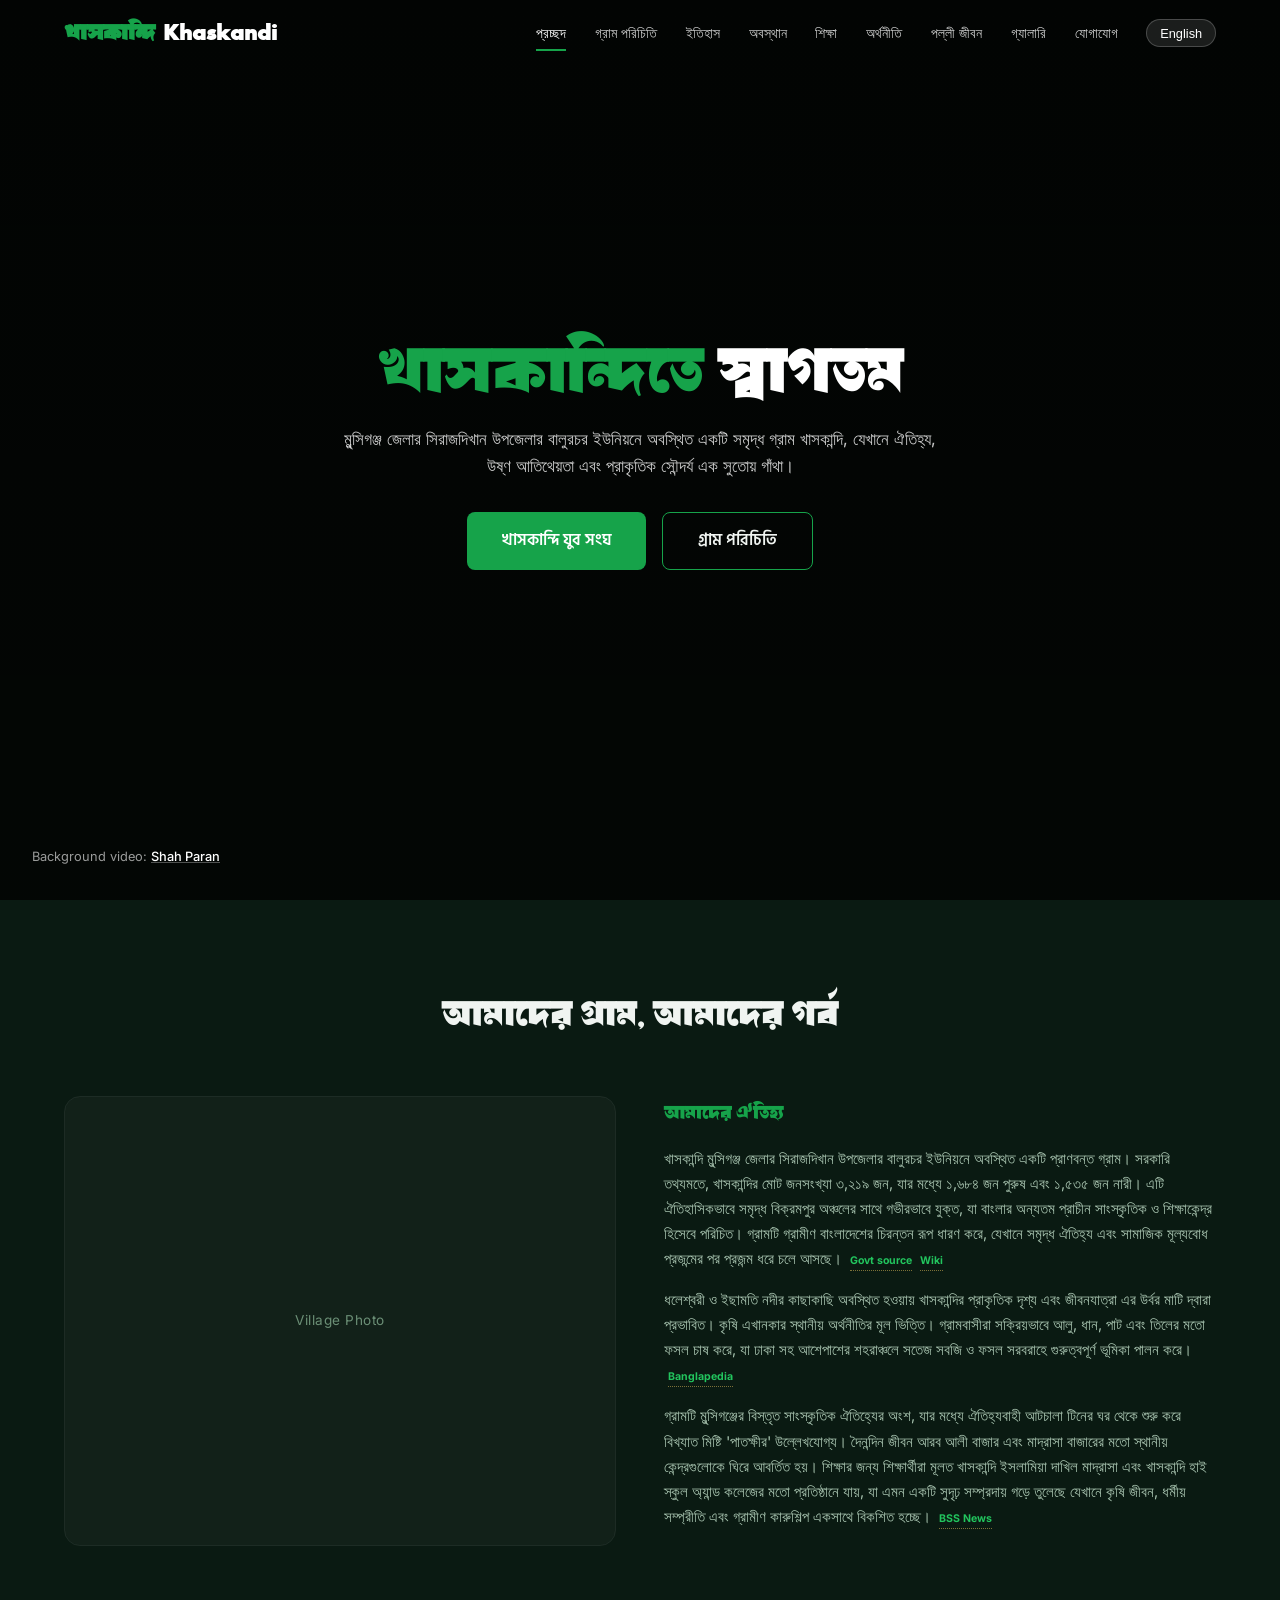
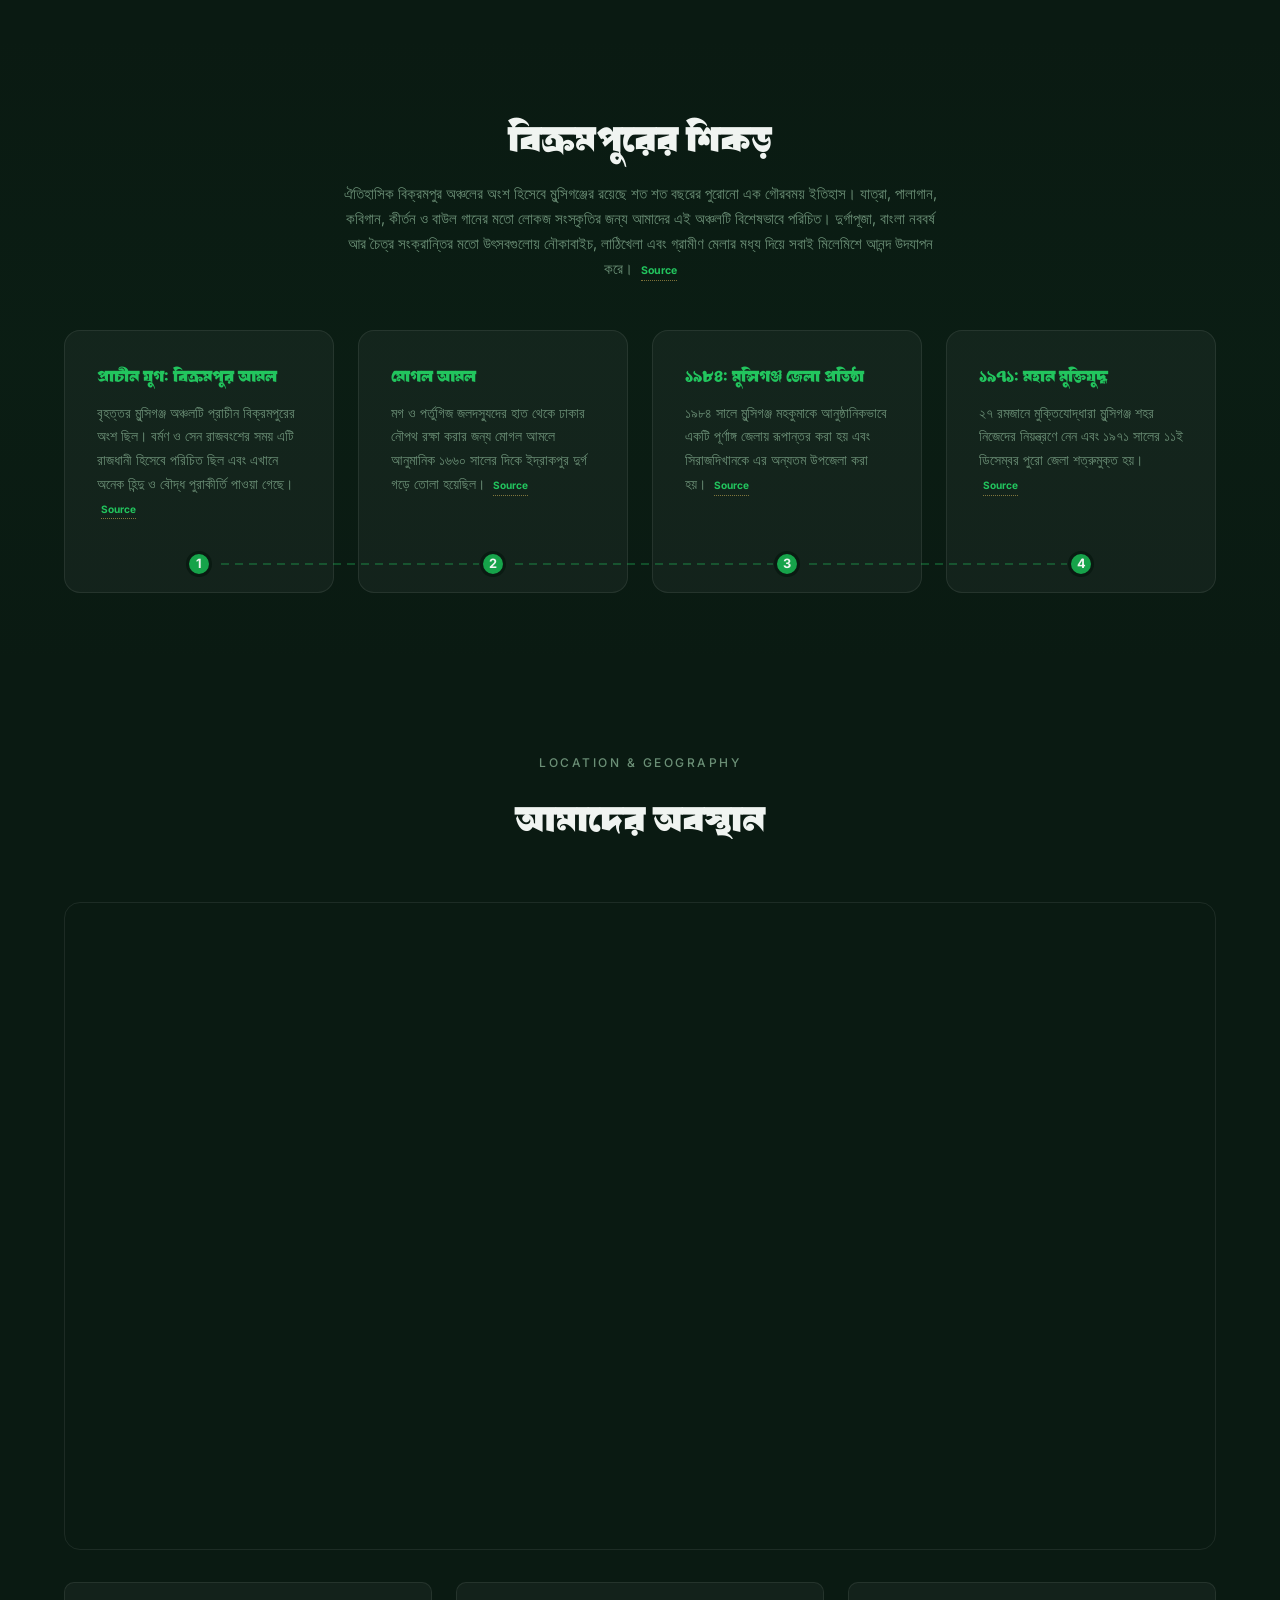
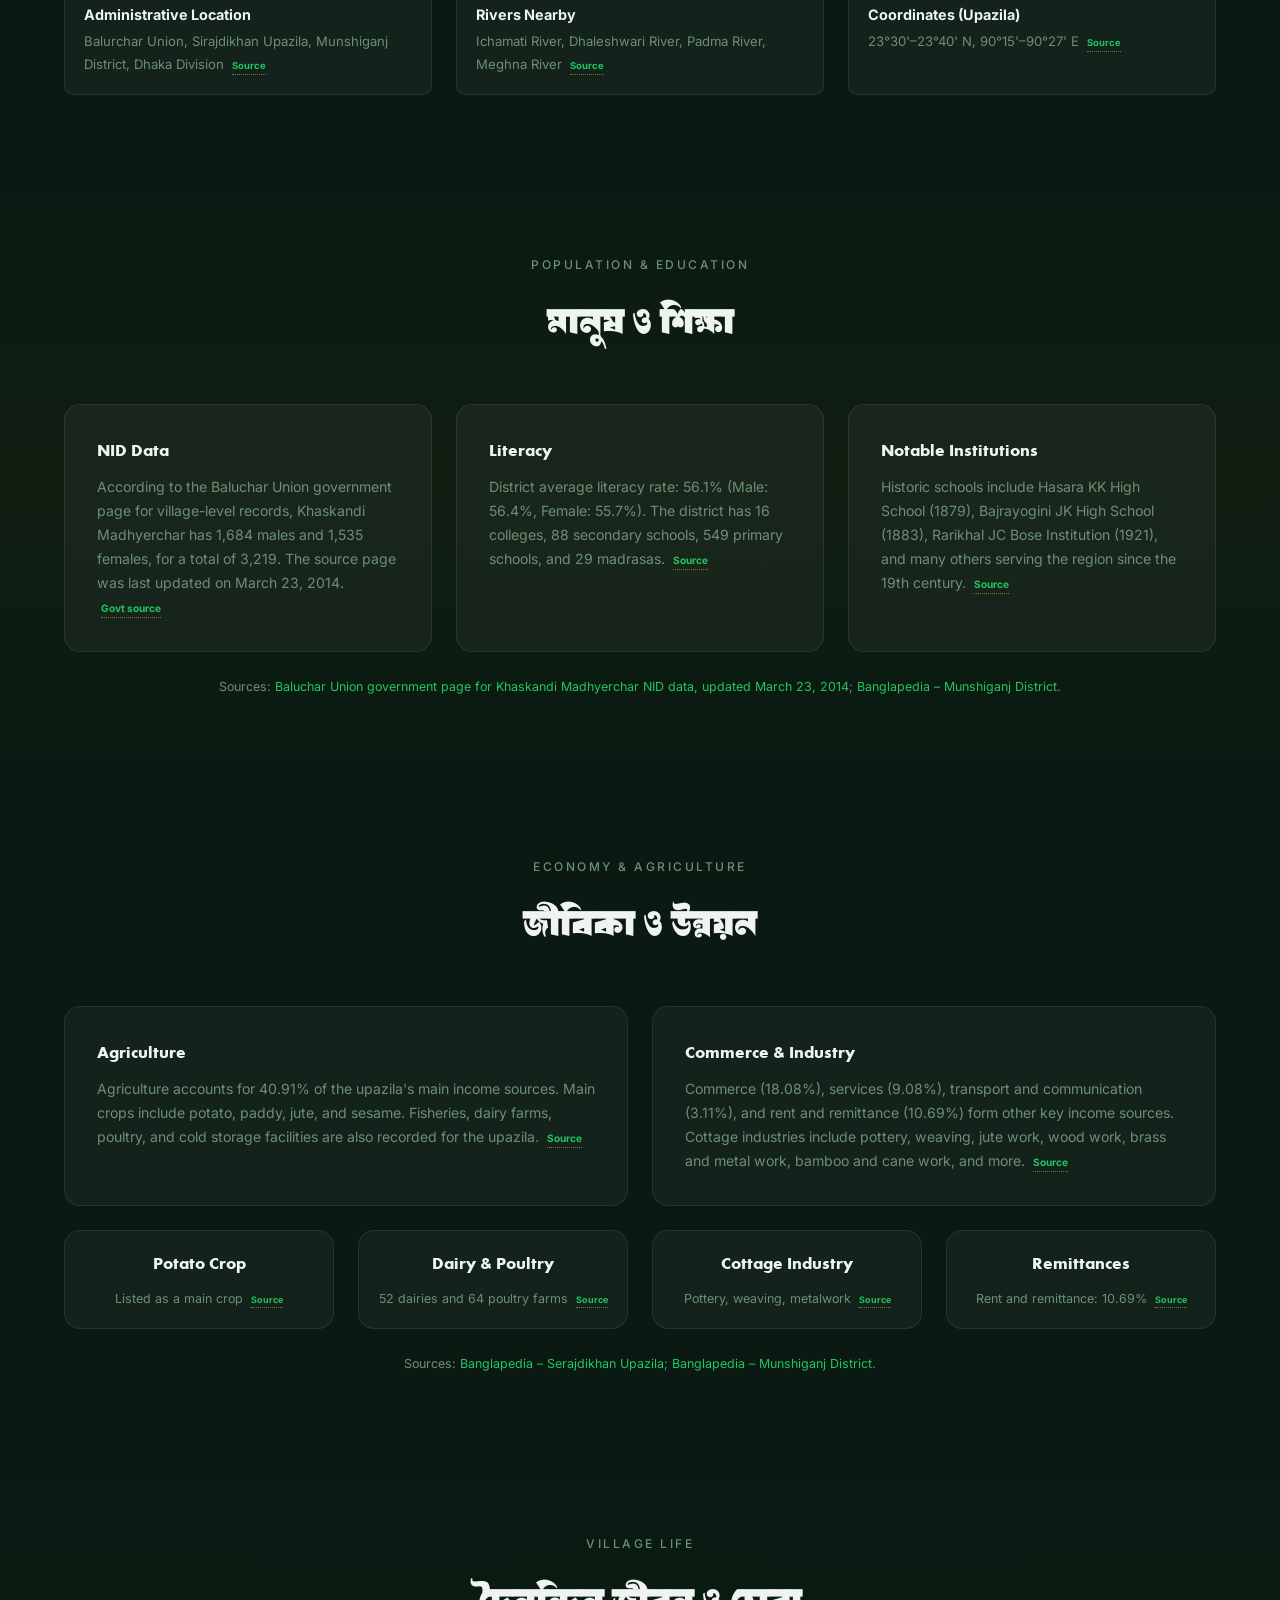
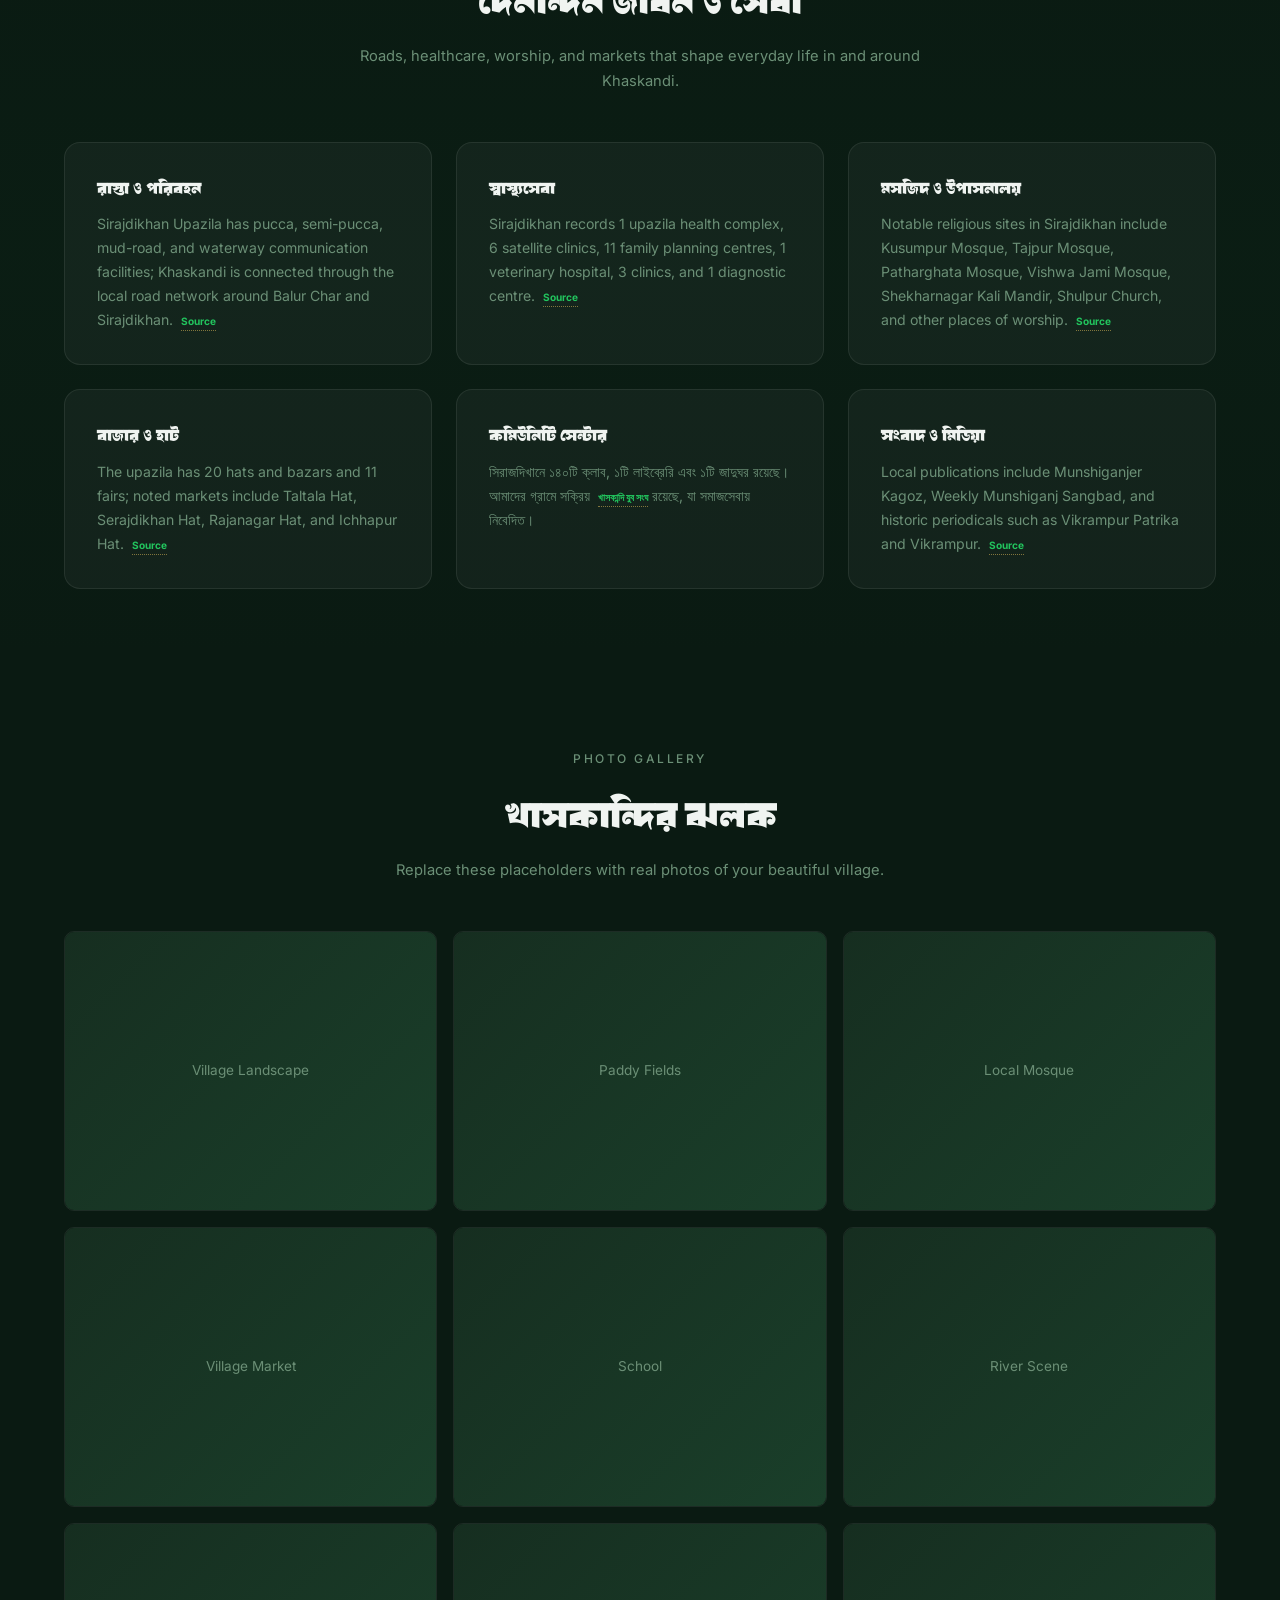
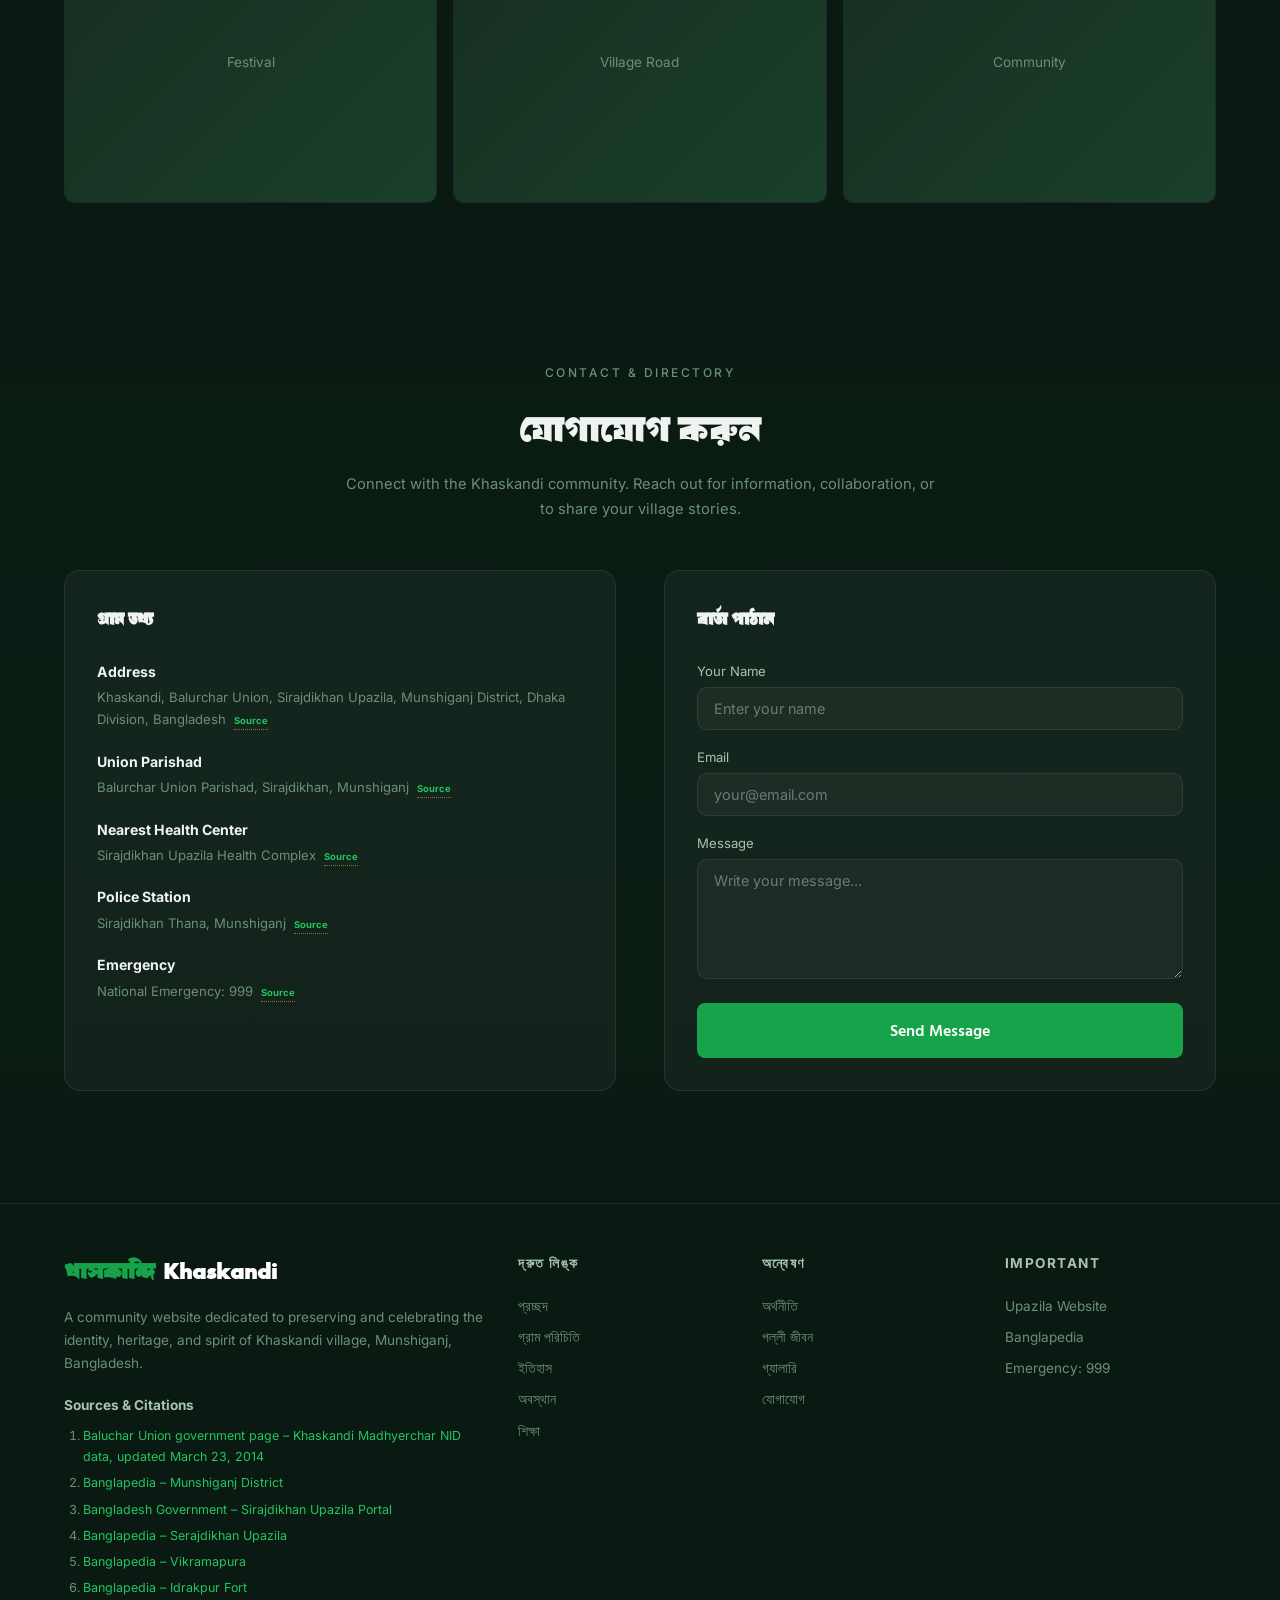
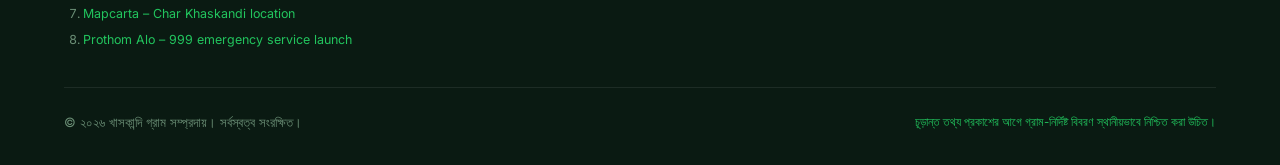
==== commit 26b1aa9f: "feat: replace vertical timeline with responsive grid-based horizontal timeline component" ====
--- a/index.html
+++ b/index.html
@@ -82,22 +82,25 @@
 <section class="section" id="history" style="background:linear-gradient(180deg,transparent,rgba(26,107,60,0.04),transparent)">
 <div class="container">
   <div class="section-header reveal">
-    <p class="section-label">History &amp; Heritage</p>
     <h2 class="section-title" data-en="Roots of Vikrampur" data-bn="বিক্রমপুরের শিকড়">Roots of Vikrampur</h2>
-    <p class="section-desc">Munshiganj has a storied past stretching back centuries, as part of the legendary Vikrampur region.</p>
-  </div>
-  <div class="grid-2 reveal">
-    <div>
-      <div class="timeline">
-        <div class="timeline-item"><h4>Ancient Period – Vikrampur Era</h4><p>The greater Munshiganj region was part of Vikrampur, which held capital status through the Varman and Sena dynasties and yielded Hindu and Buddhist antiquities. <a class="source-link" href="https://en.banglapedia.org/index.php?title=Vikramapura" target="_blank" rel="noopener">Source</a></p></div>
-        <div class="timeline-item"><h4>Mughal Period</h4><p>The Idrakpur Fort was probably built around 1660 during Mughal rule to defend Dhaka's river route against Magh and Portuguese pirates. <a class="source-link" href="https://en.banglapedia.org/index.php/Idrakpur_Fort" target="_blank" rel="noopener">Source</a></p></div>
-        <div class="timeline-item"><h4>1984 – Munshiganj District Established</h4><p>Munshiganj Sub-division was officially elevated to a full district in 1984, with Sirajdikhan listed as one of its upazilas. <a class="source-link" href="https://en.banglapedia.org/index.php/Munshiganj_District" target="_blank" rel="noopener">Source</a></p></div>
-        <div class="timeline-item"><h4>1971 – Liberation War</h4><p>Freedom fighters captured Munshiganj Town on 27 Ramadan, and the whole district was liberated on 11 December 1971. <a class="source-link" href="https://en.banglapedia.org/index.php/Munshiganj_District" target="_blank" rel="noopener">Source</a></p></div>
-      </div>
-    </div>
-    <div class="card" style="align-self:start">
-      <h3 data-en="Cultural Heritage" data-bn="সাংস্কৃতিক ঐতিহ্য">Cultural Heritage</h3>
-      <p>The region is famous for its folk traditions including Jatra (folk theatre), Pala Gan, Kabi Gan, Kirtan, and Baul songs. Festivals like Durgapuja, Naboborsho (Bangla New Year), and Chaitra Sankranti bring communities together with boat races, Lathi Khela, and colorful fairs. <a class="source-link" href="https://en.banglapedia.org/index.php/Munshiganj_District" target="_blank" rel="noopener">Source</a></p>
+    <p class="section-desc" data-en="Munshiganj has a storied past stretching back centuries as part of the legendary Vikrampur region. The region is famous for its folk traditions including Jatra (folk theatre), Pala Gan, Kabi Gan, Kirtan, and Baul songs. Festivals like Durgapuja, Naboborsho (Bangla New Year), and Chaitra Sankranti bring communities together with boat races, Lathi Khela, and colorful fairs. <a class='source-link' href='https://en.banglapedia.org/index.php/Munshiganj_District' target='_blank' rel='noopener'>Source</a>" data-bn="ঐতিহাসিক বিক্রমপুর অঞ্চলের অংশ হিসেবে মুন্সিগঞ্জের রয়েছে শত শত বছরের পুরোনো এক গৌরবময় ইতিহাস। যাত্রা, পালাগান, কবিগান, কীর্তন ও বাউল গানের মতো লোকজ সংস্কৃতির জন্য আমাদের এই অঞ্চলটি বিশেষভাবে পরিচিত। দুর্গাপূজা, বাংলা নববর্ষ আর চৈত্র সংক্রান্তির মতো উৎসবগুলোয় নৌকাবাইচ, লাঠিখেলা এবং গ্রামীণ মেলার মধ্য দিয়ে সবাই মিলেমিশে আনন্দ উদযাপন করে। <a class='source-link' href='https://en.banglapedia.org/index.php/Munshiganj_District' target='_blank' rel='noopener'>Source</a>">Munshiganj has a storied past stretching back centuries as part of the legendary Vikrampur region. The region is famous for its folk traditions including Jatra (folk theatre), Pala Gan, Kabi Gan, Kirtan, and Baul songs. Festivals like Durgapuja, Naboborsho (Bangla New Year), and Chaitra Sankranti bring communities together with boat races, Lathi Khela, and colorful fairs. <a class="source-link" href="https://en.banglapedia.org/index.php/Munshiganj_District" target="_blank" rel="noopener">Source</a></p>
+  </div>
+  <div class="timeline-horizontal reveal" style="margin-top: 3rem;">
+    <div class="card">
+      <h3 data-en="Ancient Period: Vikrampur Era" data-bn="প্রাচীন যুগ: বিক্রমপুর আমল">Ancient Period: Vikrampur Era</h3>
+      <p data-en="The greater Munshiganj region was part of Vikrampur, which held capital status through the Varman and Sena dynasties and yielded Hindu and Buddhist antiquities. <a class='source-link' href='https://en.banglapedia.org/index.php?title=Vikramapura' target='_blank' rel='noopener'>Source</a>" data-bn="বৃহত্তর মুন্সিগঞ্জ অঞ্চলটি প্রাচীন বিক্রমপুরের অংশ ছিল। বর্মণ ও সেন রাজবংশের সময় এটি রাজধানী হিসেবে পরিচিত ছিল এবং এখানে অনেক হিন্দু ও বৌদ্ধ পুরাকীর্তি পাওয়া গেছে। <a class='source-link' href='https://en.banglapedia.org/index.php?title=Vikramapura' target='_blank' rel='noopener'>Source</a>">The greater Munshiganj region was part of Vikrampur, which held capital status through the Varman and Sena dynasties and yielded Hindu and Buddhist antiquities. <a class="source-link" href="https://en.banglapedia.org/index.php?title=Vikramapura" target="_blank" rel="noopener">Source</a></p>
+    </div>
+    <div class="card">
+      <h3 data-en="Mughal Period" data-bn="মোগল আমল">Mughal Period</h3>
+      <p data-en="The Idrakpur Fort was probably built around 1660 during Mughal rule to defend Dhaka's river route against Magh and Portuguese pirates. <a class='source-link' href='https://en.banglapedia.org/index.php/Idrakpur_Fort' target='_blank' rel='noopener'>Source</a>" data-bn="মগ ও পর্তুগিজ জলদস্যুদের হাত থেকে ঢাকার নৌপথ রক্ষা করার জন্য মোগল আমলে আনুমানিক ১৬৬০ সালের দিকে ইদ্রাকপুর দুর্গ গড়ে তোলা হয়েছিল। <a class='source-link' href='https://en.banglapedia.org/index.php/Idrakpur_Fort' target='_blank' rel='noopener'>Source</a>">The Idrakpur Fort was probably built around 1660 during Mughal rule to defend Dhaka's river route against Magh and Portuguese pirates. <a class="source-link" href="https://en.banglapedia.org/index.php/Idrakpur_Fort" target="_blank" rel="noopener">Source</a></p>
+    </div>
+    <div class="card">
+      <h3 data-en="1984: Munshiganj District Established" data-bn="১৯৮৪: মুন্সিগঞ্জ জেলা প্রতিষ্ঠা">1984: Munshiganj District Established</h3>
+      <p data-en="Munshiganj Sub-division was officially elevated to a full district in 1984, with Sirajdikhan listed as one of its upazilas. <a class='source-link' href='https://en.banglapedia.org/index.php/Munshiganj_District' target='_blank' rel='noopener'>Source</a>" data-bn="১৯৮৪ সালে মুন্সিগঞ্জ মহকুমাকে আনুষ্ঠানিকভাবে একটি পূর্ণাঙ্গ জেলায় রূপান্তর করা হয় এবং সিরাজদিখানকে এর অন্যতম উপজেলা করা হয়। <a class='source-link' href='https://en.banglapedia.org/index.php/Munshiganj_District' target='_blank' rel='noopener'>Source</a>">Munshiganj Sub-division was officially elevated to a full district in 1984, with Sirajdikhan listed as one of its upazilas. <a class="source-link" href="https://en.banglapedia.org/index.php/Munshiganj_District" target="_blank" rel="noopener">Source</a></p>
+    </div>
+    <div class="card">
+      <h3 data-en="1971: Liberation War" data-bn="১৯৭১: মহান মুক্তিযুদ্ধ">1971: Liberation War</h3>
+      <p data-en="Freedom fighters captured Munshiganj Town on 27 Ramadan, and the whole district was liberated on 11 December 1971. <a class='source-link' href='https://en.banglapedia.org/index.php/Munshiganj_District' target='_blank' rel='noopener'>Source</a>" data-bn="২৭ রমজানে মুক্তিযোদ্ধারা মুন্সিগঞ্জ শহর নিজেদের নিয়ন্ত্রণে নেন এবং ১৯৭১ সালের ১১ই ডিসেম্বর পুরো জেলা শত্রুমুক্ত হয়। <a class='source-link' href='https://en.banglapedia.org/index.php/Munshiganj_District' target='_blank' rel='noopener'>Source</a>">Freedom fighters captured Munshiganj Town on 27 Ramadan, and the whole district was liberated on 11 December 1971. <a class="source-link" href="https://en.banglapedia.org/index.php/Munshiganj_District" target="_blank" rel="noopener">Source</a></p>
     </div>
   </div>
 </div>
--- a/css/style.css
+++ b/css/style.css
@@ -342,19 +342,114 @@
 }
 
 /* ===== Timeline ===== */
-.timeline { position: relative; padding-left: 2rem; }
-.timeline::before {
-  content: ''; position: absolute; left: 7px; top: 0; bottom: 0;
-  width: 2px; background: linear-gradient(to bottom, var(--primary), var(--accent), transparent);
-}
-.timeline-item { position: relative; padding-bottom: 2rem; }
-.timeline-item::before {
-  content: ''; position: absolute; left: -2rem; top: 6px;
-  width: 14px; height: 14px; border-radius: 50%;
-  background: var(--accent); border: 3px solid var(--bg-dark);
-}
-.timeline-item h4 { font-size: .95rem; color: var(--accent-light); margin-bottom: .3rem; }
-.timeline-item p { color: var(--text-muted); font-size: .85rem; }
+.timeline-horizontal {
+  position: relative;
+  display: grid;
+  grid-template-columns: repeat(4, 1fr);
+  gap: 1.5rem;
+  counter-reset: timeline-counter;
+}
+.timeline-horizontal .card:not(:first-child)::after {
+  content: '';
+  position: absolute;
+  bottom: 27px;
+  left: calc(-50% - 1.5rem + 14px);
+  width: calc(100% + 1.5rem - 28px);
+  height: 2px;
+  background: repeating-linear-gradient(to right, transparent, transparent 6px, rgba(34, 197, 94, 0.3) 6px, rgba(34, 197, 94, 0.3) 14px);
+  z-index: 2;
+}
+.timeline-horizontal .card {
+  position: relative;
+  padding: 2rem 2rem 4.5rem;
+  counter-increment: timeline-counter;
+}
+.timeline-horizontal .card h3 {
+  color: var(--accent-light);
+}
+.timeline-horizontal .card::before {
+  content: counter(timeline-counter);
+  position: absolute;
+  bottom: 15px;
+  left: 0;
+  right: 0;
+  margin: 0 auto;
+  width: 26px;
+  height: 26px;
+  border-radius: 50%;
+  background: var(--accent);
+  border: 3px solid var(--bg-dark);
+  z-index: 3;
+  transition: transform var(--transition), background var(--transition);
+  display: flex;
+  align-items: center;
+  justify-content: center;
+  color: var(--text-primary);
+  font-size: 0.8rem;
+  font-weight: 700;
+  font-family: var(--font-en);
+}
+.timeline-horizontal .card:hover::before {
+  transform: scale(1.2);
+  background: var(--primary-light);
+}
+
+
+@media (max-width: 1024px) {
+  .timeline-horizontal {
+    grid-template-columns: repeat(2, 1fr);
+    gap: 2rem;
+  }
+  .timeline-horizontal .card {
+    padding: 2rem 2rem 4.5rem;
+  }
+  .timeline-horizontal .card::before {
+    display: flex;
+  }
+  .timeline-horizontal .card::after {
+    display: none;
+  }
+  .timeline-horizontal .card:nth-child(even)::after {
+    display: block;
+    left: calc(-50% - 2rem + 14px);
+    width: calc(100% + 2rem - 28px);
+  }
+}
+@media (max-width: 768px) {
+  .timeline-horizontal {
+    grid-template-columns: 1fr;
+    gap: 2rem;
+  }
+  .timeline-horizontal .card {
+    position: relative;
+    padding: 3.5rem 2rem 2rem;
+  }
+  .timeline-horizontal .card::before {
+    content: counter(timeline-counter);
+    display: flex;
+    position: absolute;
+    top: -1.5rem;
+    left: 1rem;
+    bottom: auto;
+    right: auto;
+    margin: 0;
+    width: auto;
+    height: auto;
+    background: transparent;
+    border: none;
+    z-index: 2;
+    color: rgba(255, 255, 255, 0.25);
+    font-size: 4rem;
+    font-weight: 800;
+    font-family: var(--font-en);
+    line-height: 1;
+    pointer-events: none;
+  }
+  .timeline-horizontal .card::after {
+    display: none !important;
+  }
+}
+
 
 /* ===== Map Section ===== */
 .map-wrapper {
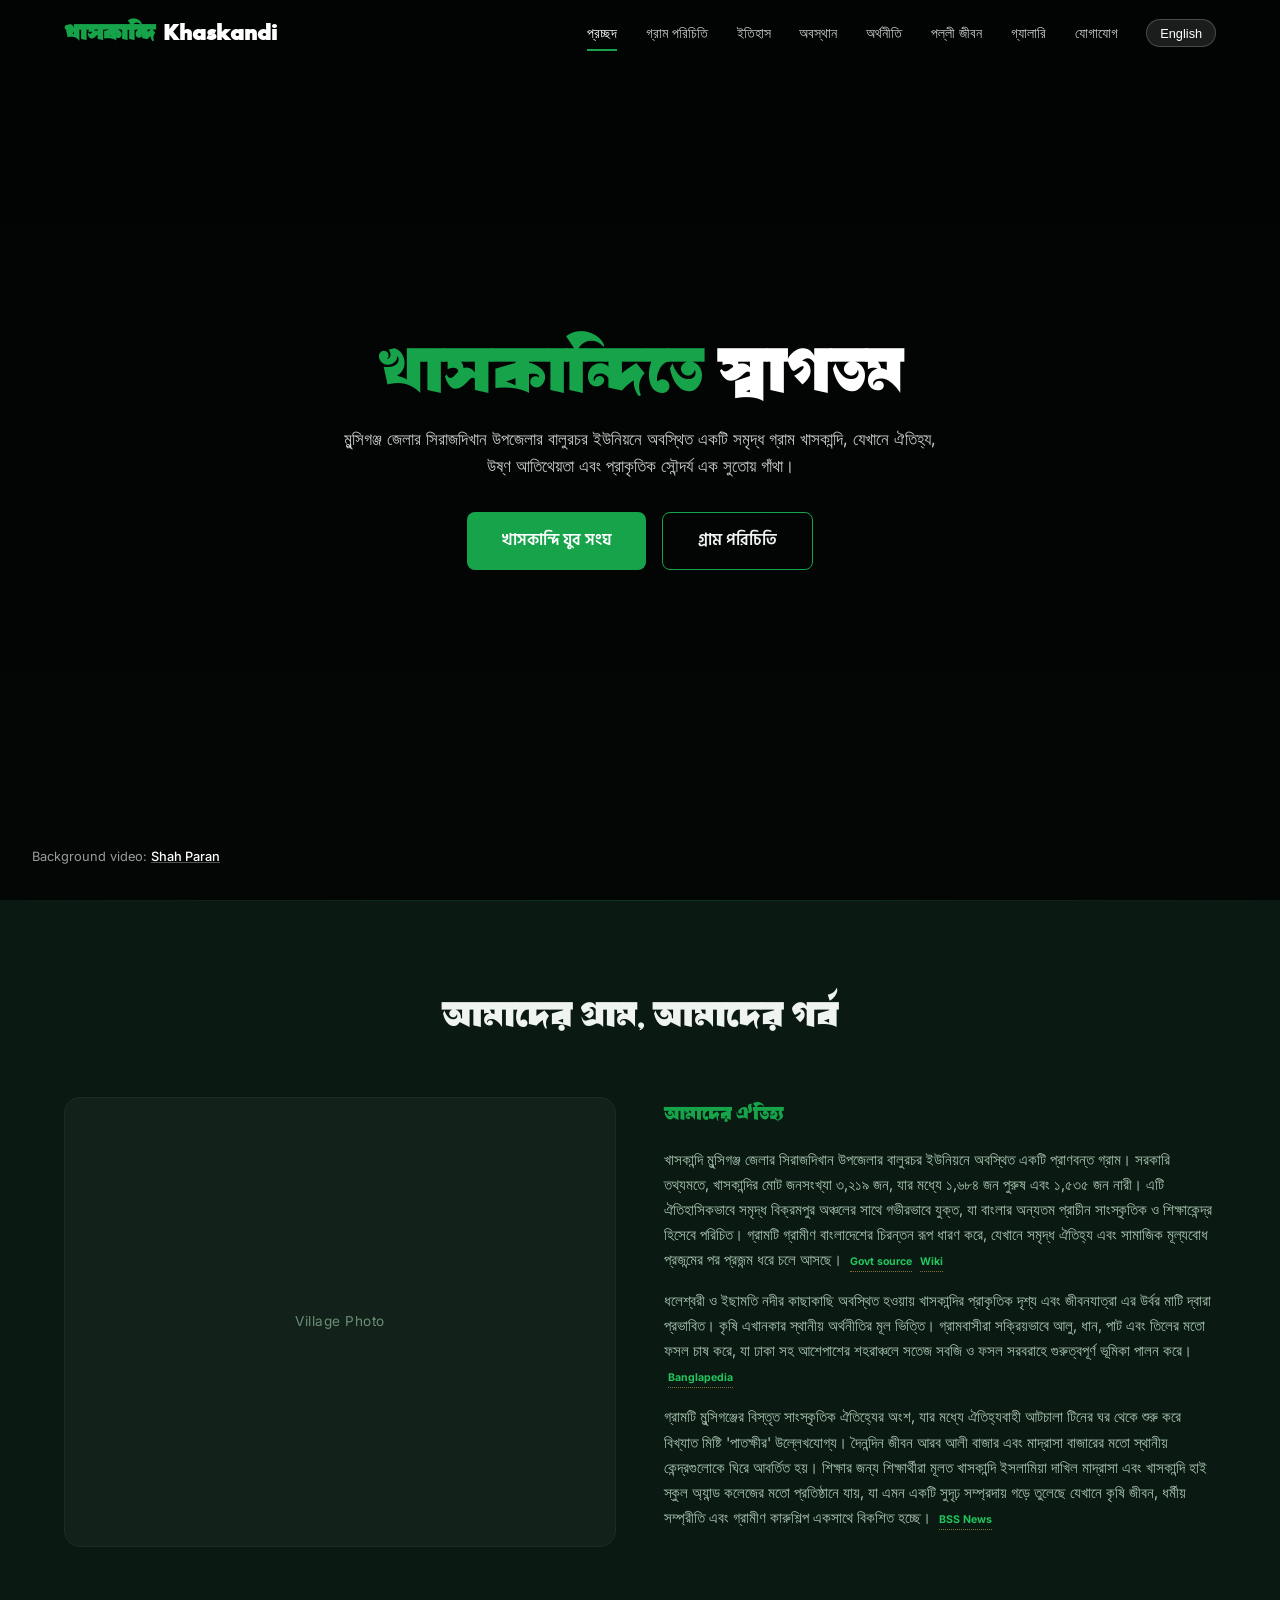
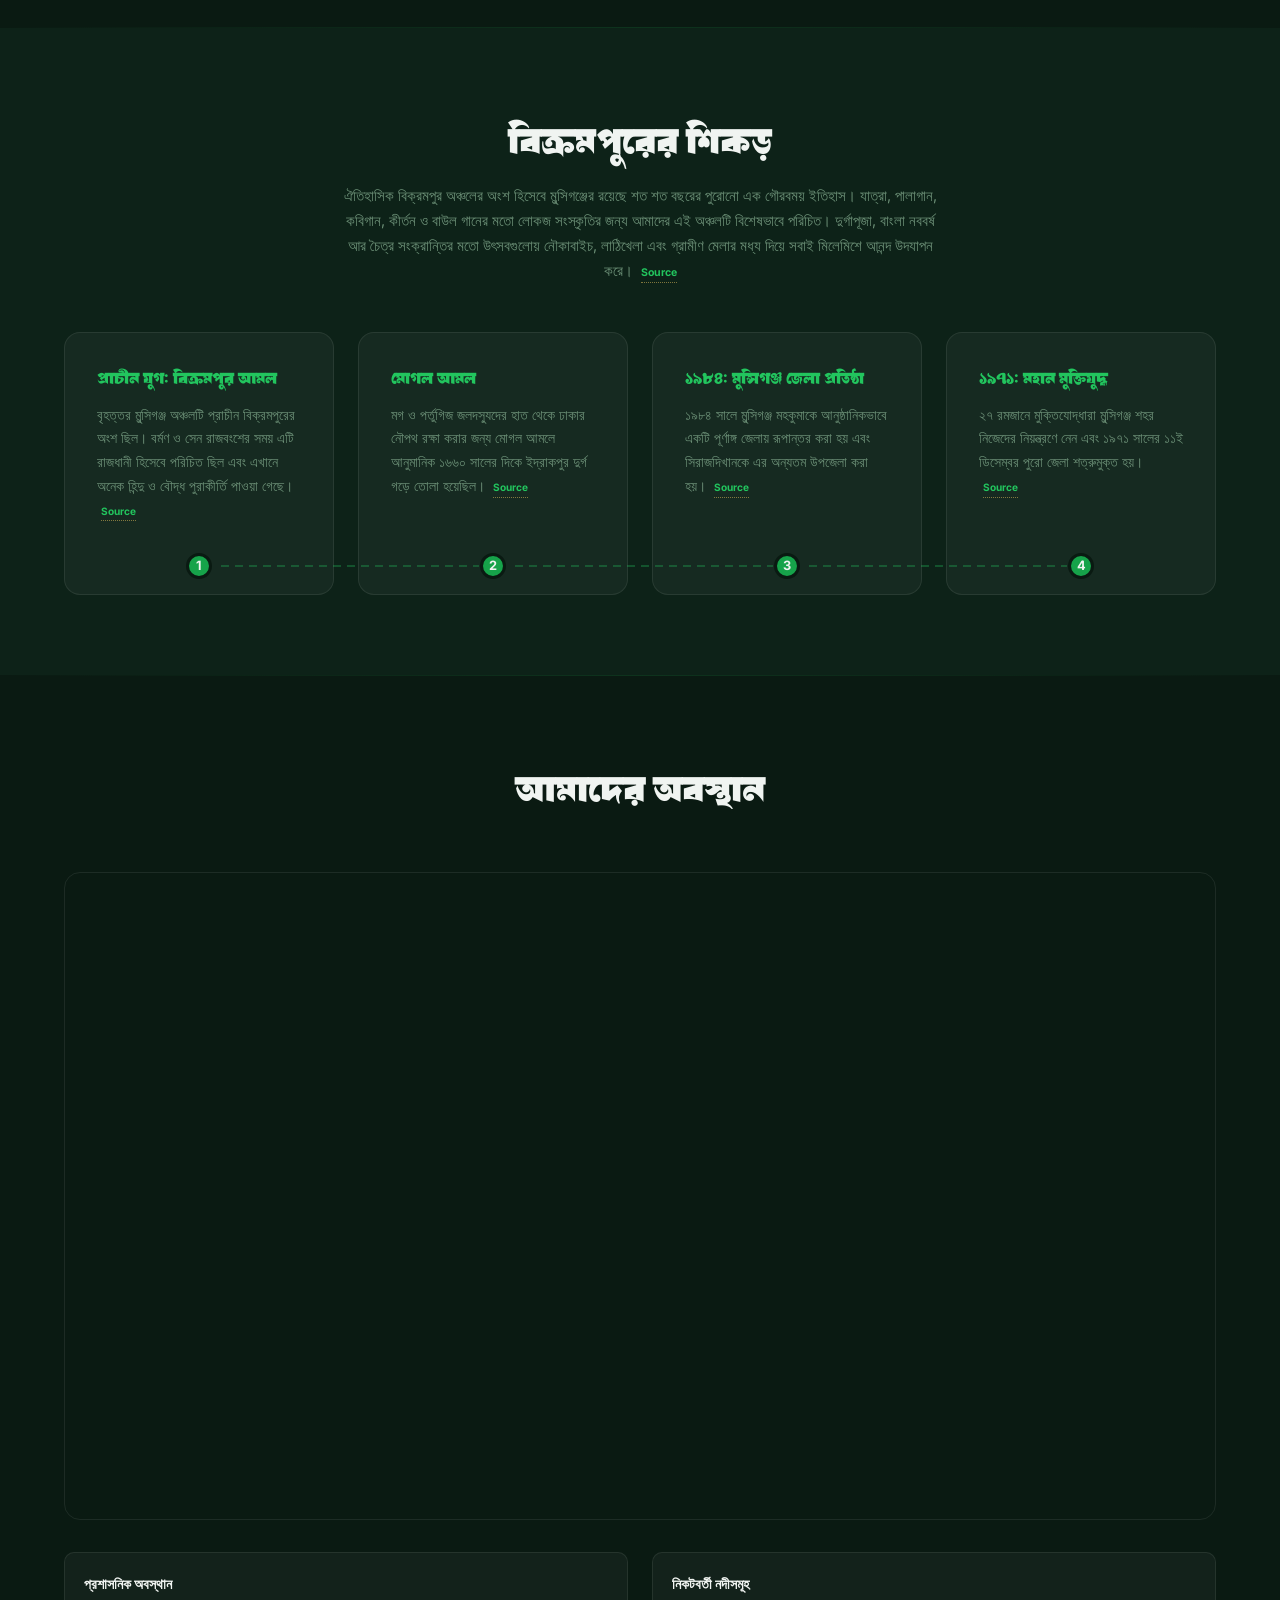
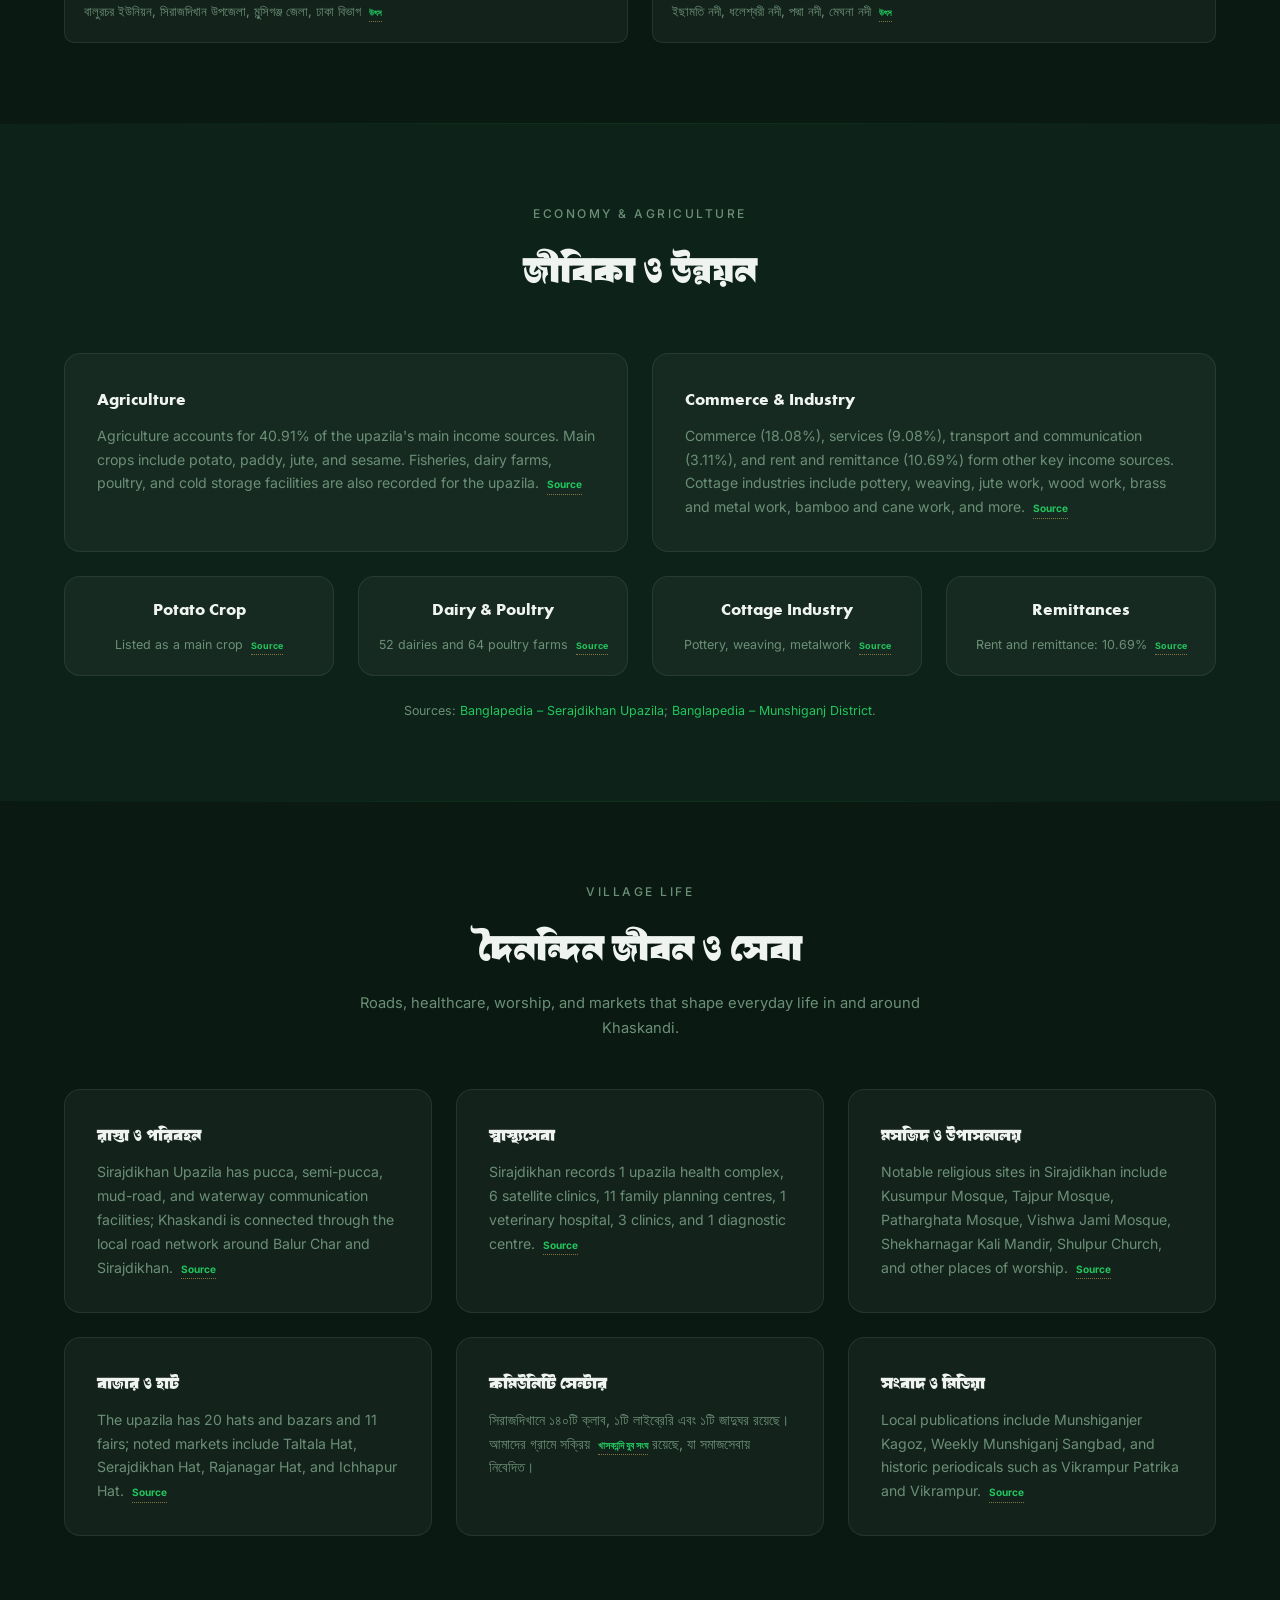
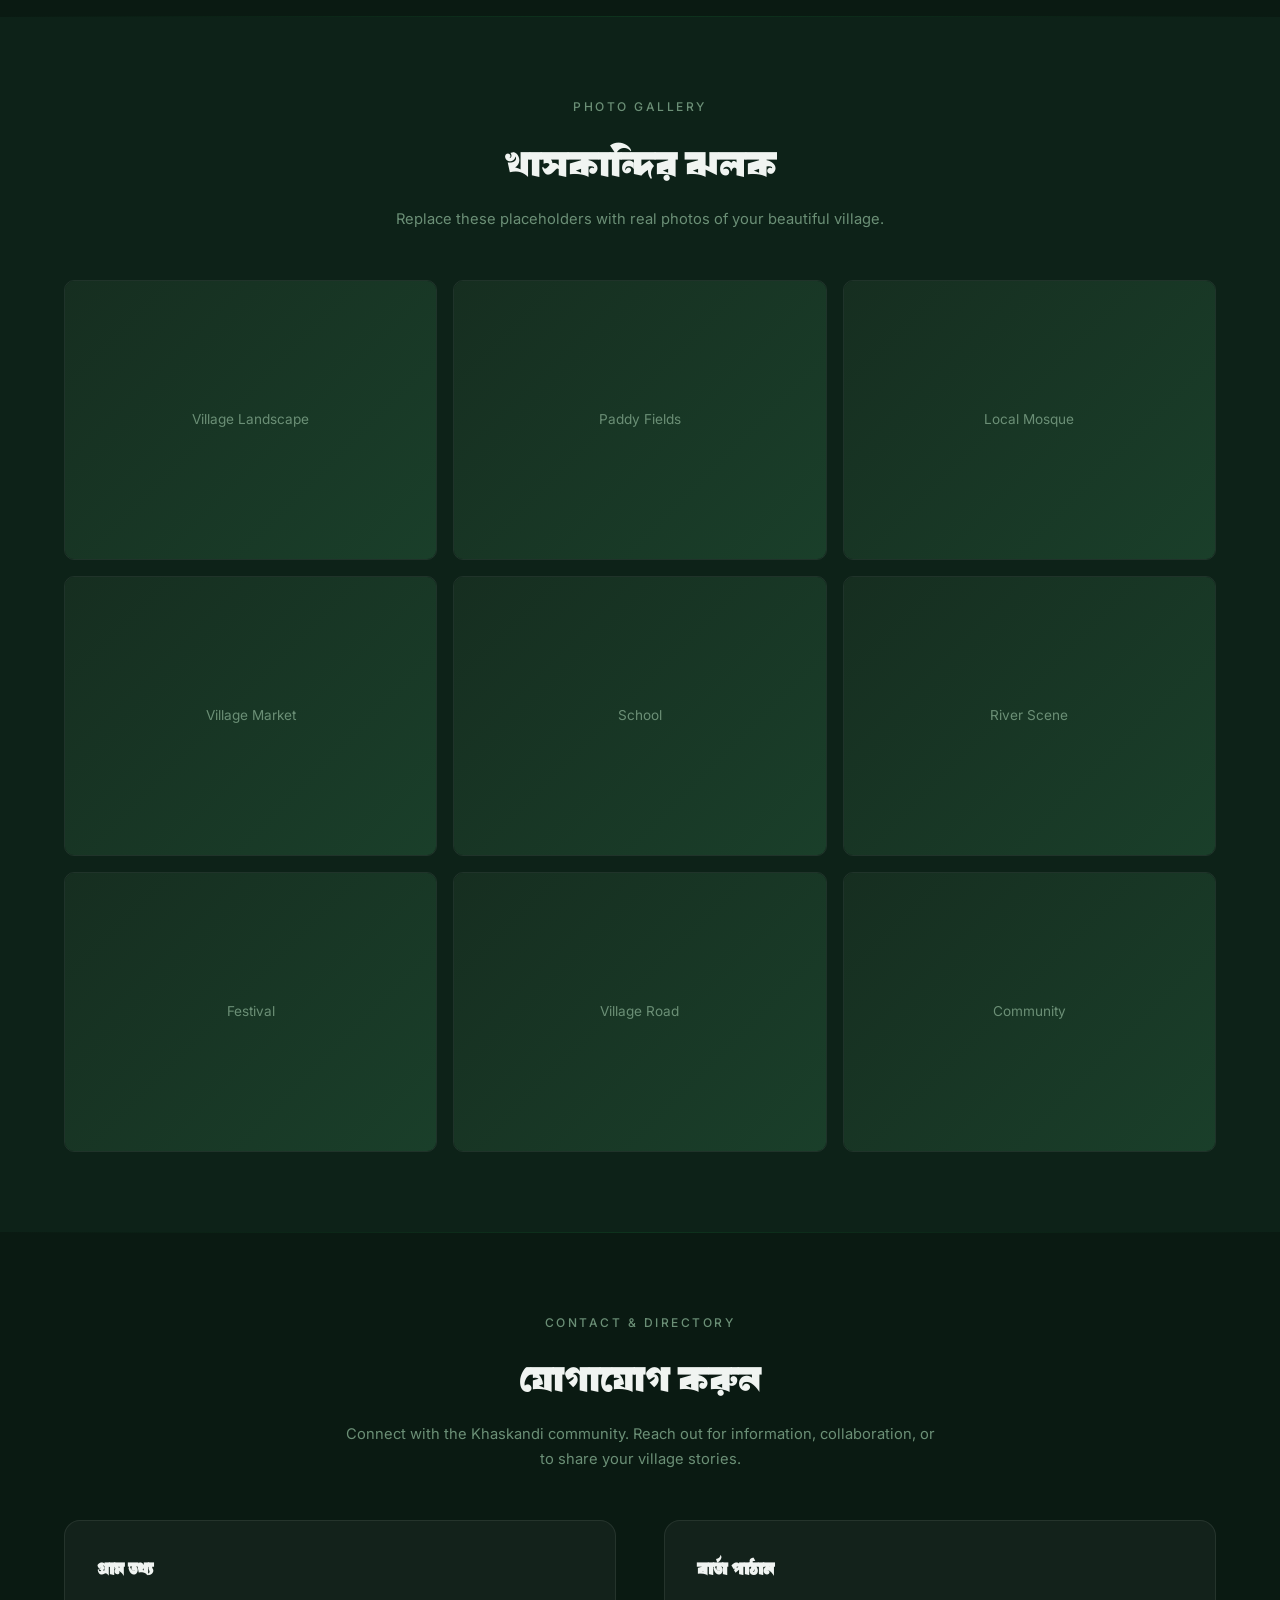
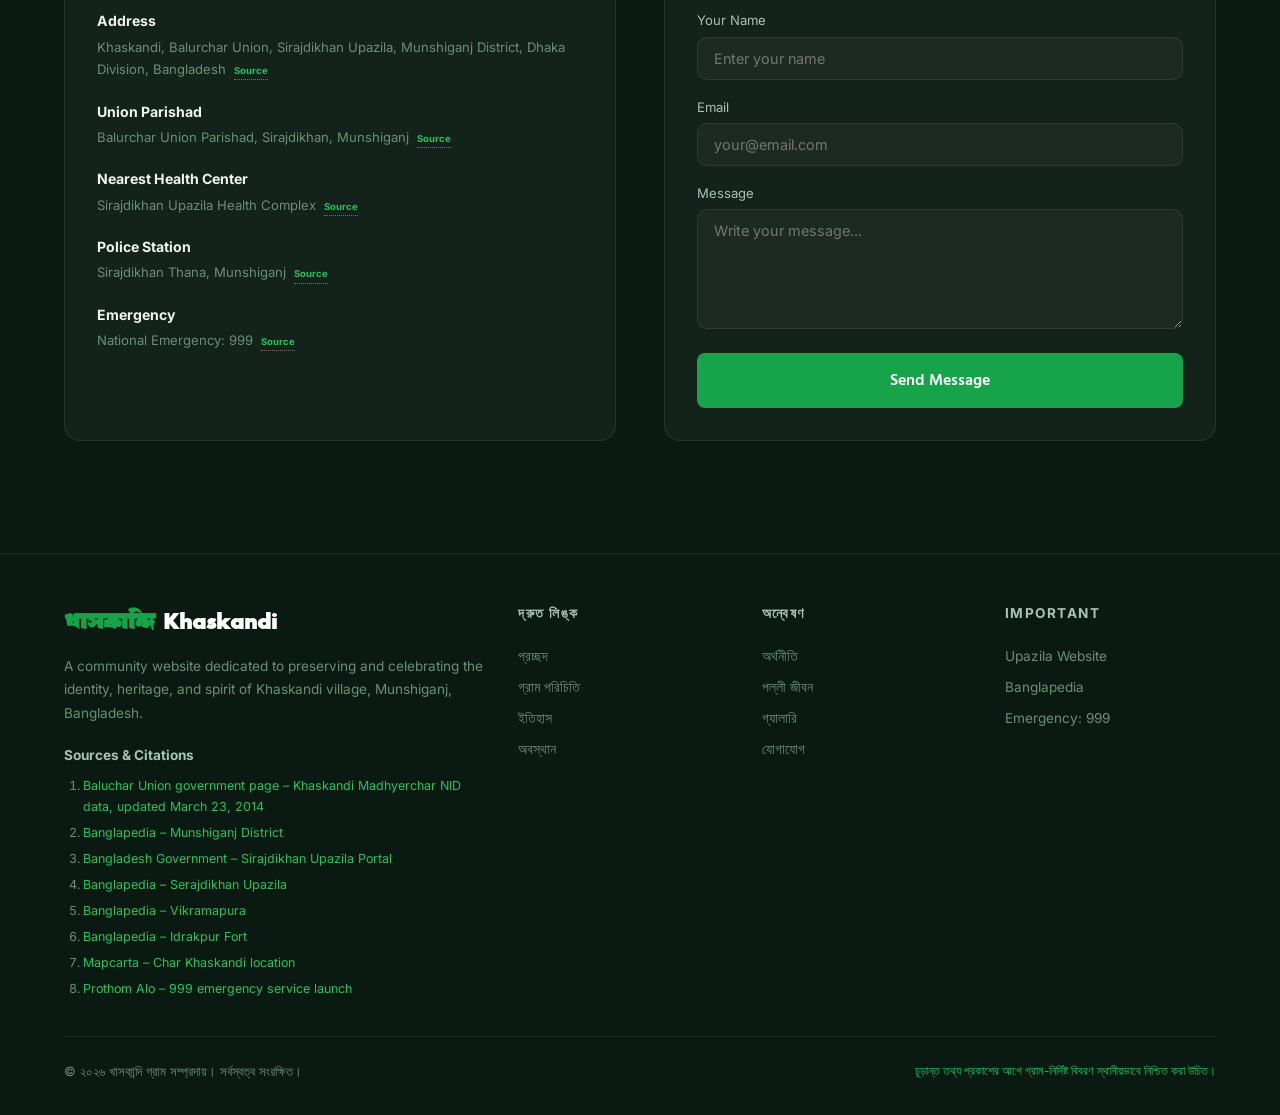
==== commit a002b240: "feat: add alternate background theme, section dividers, and update location grid layout" ====
--- a/index.html
+++ b/index.html
@@ -28,7 +28,6 @@
     <a href="#about" data-en="About" data-bn="গ্রাম পরিচিতি">গ্রাম পরিচিতি</a>
     <a href="#history" data-en="History" data-bn="ইতিহাস">ইতিহাস</a>
     <a href="#location" data-en="Location" data-bn="অবস্থান">অবস্থান</a>
-    <a href="#education" data-en="Education" data-bn="শিক্ষা">শিক্ষা</a>
     <a href="#economy" data-en="Economy" data-bn="অর্থনীতি">অর্থনীতি</a>
     <a href="#life" data-en="Village Life" data-bn="পল্লী জীবন">পল্লী জীবন</a>
     <a href="#gallery" data-en="Gallery" data-bn="গ্যালারি">গ্যালারি</a>
@@ -60,6 +59,8 @@
 <p class="hero-credit">Background video: <a href="https://www.facebook.com/md.shahparan69x2" target="_blank" rel="noopener">Shah Paran</a></p>
 </section>
 
+<div class="section-divider"></div>
+
 <!-- About -->
 <section class="section" id="about">
 <div class="container">
@@ -78,8 +79,10 @@
 </div>
 </section>
 
+<div class="section-divider"></div>
+
 <!-- History -->
-<section class="section" id="history" style="background:linear-gradient(180deg,transparent,rgba(26,107,60,0.04),transparent)">
+<section class="section section-alt" id="history">
 <div class="container">
   <div class="section-header reveal">
     <h2 class="section-title" data-en="Roots of Vikrampur" data-bn="বিক্রমপুরের শিকড়">Roots of Vikrampur</h2>
@@ -106,42 +109,38 @@
 </div>
 </section>
 
+<div class="section-divider"></div>
+
 <!-- Location & Map -->
 <section class="section" id="location">
 <div class="container">
   <div class="section-header reveal">
-    <p class="section-label">Location &amp; Geography</p>
     <h2 class="section-title" data-en="Where We Are" data-bn="আমাদের অবস্থান">Where We Are</h2>
   </div>
   <div class="map-wrapper reveal">
-    <iframe src="https://www.google.com/maps/embed?pb=!1m18!1m12!1m3!1d29280.0!2d90.22!3d23.55!2m3!1f0!2f0!3f0!3m2!1i1024!2i768!4f13.1!3m3!1m2!1s0x3755e9!2sSirajdikhan!5e0!3m2!1sen!2sbd!4v1700000000000" allowfullscreen loading="lazy" title="Khaskandi Village Map"></iframe>
+    <iframe src="https://maps.google.com/maps?q=23.63856,90.38318&t=&z=16&ie=UTF8&iwloc=&output=embed" allowfullscreen loading="lazy" title="Khaskandi Village Map"></iframe>
   </div>
   <div class="location-details reveal">
-    <div class="loc-item"><div><h4>Administrative Location</h4><p>Balurchar Union, Sirajdikhan Upazila, Munshiganj District, Dhaka Division <a class="source-link" href="https://mapcarta.com/14759194" target="_blank" rel="noopener">Source</a></p></div></div>
-    <div class="loc-item"><div><h4>Rivers Nearby</h4><p>Ichamati River, Dhaleshwari River, Padma River, Meghna River <a class="source-link" href="https://en.banglapedia.org/index.php/Munshiganj_District" target="_blank" rel="noopener">Source</a></p></div></div>
-    <div class="loc-item"><div><h4>Coordinates (Upazila)</h4><p>23°30'–23°40' N, 90°15'–90°27' E <a class="source-link" href="https://en.banglapedia.org/index.php?title=Serajdikhan_Upazila" target="_blank" rel="noopener">Source</a></p></div></div>
-  </div>
-</div>
-</section>
-
-<!-- Population & Education -->
-<section class="section" id="education" style="background:linear-gradient(180deg,transparent,rgba(212,160,23,0.03),transparent)">
-<div class="container">
-  <div class="section-header reveal">
-    <p class="section-label">Population &amp; Education</p>
-    <h2 class="section-title" data-en="People & Learning" data-bn="মানুষ ও শিক্ষা">People &amp; Learning</h2>
-  </div>
-  <div class="grid-3 reveal">
-    <div class="card"><h3>NID Data</h3><p>According to the Baluchar Union government page for village-level records, Khaskandi Madhyerchar has 1,684 males and 1,535 females, for a total of 3,219. The source page was last updated on March 23, 2014. <a class="source-link" href="https://balucharup.munshiganj.gov.bd/pages/static-pages/6995ae1235ce18e1c0794c93" target="_blank" rel="noopener">Govt source</a></p></div>
-    <div class="card"><h3>Literacy</h3><p>District average literacy rate: 56.1% (Male: 56.4%, Female: 55.7%). The district has 16 colleges, 88 secondary schools, 549 primary schools, and 29 madrasas. <a class="source-link" href="https://en.banglapedia.org/index.php/Munshiganj_District" target="_blank" rel="noopener">Source</a></p></div>
-    <div class="card"><h3>Notable Institutions</h3><p>Historic schools include Hasara KK High School (1879), Bajrayogini JK High School (1883), Rarikhal JC Bose Institution (1921), and many others serving the region since the 19th century. <a class="source-link" href="https://en.banglapedia.org/index.php/Munshiganj_District" target="_blank" rel="noopener">Source</a></p></div>
-  </div>
-  <p class="reveal source-note">Sources: <a href="https://balucharup.munshiganj.gov.bd/pages/static-pages/6995ae1235ce18e1c0794c93" target="_blank" rel="noopener">Baluchar Union government page for Khaskandi Madhyerchar NID data, updated March 23, 2014</a>; <a href="https://en.banglapedia.org/index.php/Munshiganj_District" target="_blank" rel="noopener">Banglapedia – Munshiganj District</a>.</p>
-</div>
-</section>
+    <div class="loc-item">
+      <div>
+        <h4 data-en="Administrative Location" data-bn="প্রশাসনিক অবস্থান">Administrative Location</h4>
+        <p data-en="Balurchar Union, Sirajdikhan Upazila, Munshiganj District, Dhaka Division <a class='source-link' href='https://mapcarta.com/14759194' target='_blank' rel='noopener'>Source</a>" data-bn="বালুরচর ইউনিয়ন, সিরাজদিখান উপজেলা, মুন্সিগঞ্জ জেলা, ঢাকা বিভাগ <a class='source-link' href='https://mapcarta.com/14759194' target='_blank' rel='noopener'>উৎস</a>">Balurchar Union, Sirajdikhan Upazila, Munshiganj District, Dhaka Division <a class="source-link" href="https://mapcarta.com/14759194" target="_blank" rel="noopener">Source</a></p>
+      </div>
+    </div>
+    <div class="loc-item">
+      <div>
+        <h4 data-en="Rivers Nearby" data-bn="নিকটবর্তী নদীসমূহ">Rivers Nearby</h4>
+        <p data-en="Ichamati River, Dhaleshwari River, Padma River, Meghna River <a class='source-link' href='https://en.banglapedia.org/index.php/Munshiganj_District' target='_blank' rel='noopener'>Source</a>" data-bn="ইছামতি নদী, ধলেশ্বরী নদী, পদ্মা নদী, মেঘনা নদী <a class='source-link' href='https://en.banglapedia.org/index.php/Munshiganj_District' target='_blank' rel='noopener'>উৎস</a>">Ichamati River, Dhaleshwari River, Padma River, Meghna River <a class="source-link" href="https://en.banglapedia.org/index.php/Munshiganj_District" target="_blank" rel="noopener">Source</a></p>
+      </div>
+    </div>
+  </div>
+</div>
+</section>
+
+<div class="section-divider"></div>
 
 <!-- Economy & Agriculture -->
-<section class="section" id="economy">
+<section class="section section-alt" id="economy">
 <div class="container">
   <div class="section-header reveal">
     <p class="section-label">Economy &amp; Agriculture</p>
@@ -161,8 +160,10 @@
 </div>
 </section>
 
+<div class="section-divider"></div>
+
 <!-- Village Life: Roads, Healthcare, Mosques, Markets -->
-<section class="section" id="life" style="background:linear-gradient(180deg,transparent,rgba(26,107,60,0.04),transparent)">
+<section class="section" id="life">
 <div class="container">
   <div class="section-header reveal">
     <p class="section-label">Village Life</p>
@@ -180,8 +181,10 @@
 </div>
 </section>
 
+<div class="section-divider"></div>
+
 <!-- Gallery -->
-<section class="section" id="gallery">
+<section class="section section-alt" id="gallery">
 <div class="container">
   <div class="section-header reveal">
     <p class="section-label">Photo Gallery</p>
@@ -202,8 +205,10 @@
 </div>
 </section>
 
+<div class="section-divider"></div>
+
 <!-- Contact -->
-<section class="section" id="contact" style="background:linear-gradient(180deg,transparent,rgba(26,107,60,0.04),transparent)">
+<section class="section" id="contact">
 <div class="container">
   <div class="section-header reveal">
     <p class="section-label">Contact &amp; Directory</p>
@@ -259,7 +264,6 @@
       <a href="#about" data-en="About" data-bn="গ্রাম পরিচিতি">গ্রাম পরিচিতি</a>
       <a href="#history" data-en="History" data-bn="ইতিহাস">ইতিহাস</a>
       <a href="#location" data-en="Location" data-bn="অবস্থান">অবস্থান</a>
-      <a href="#education" data-en="Education" data-bn="শিক্ষা">শিক্ষা</a>
     </div>
     <div class="footer-col">
       <h4 data-en="Explore" data-bn="অন্বেষণ">অন্বেষণ</h4>
--- a/css/style.css
+++ b/css/style.css
@@ -7,6 +7,7 @@
   --accent: #16a34a;
   --accent-light: #22c55e;
   --bg-dark: #0a1a12;
+  --bg-alt: #0d2218;
   --bg-card: rgba(255,255,255,0.04);
   --bg-card-hover: rgba(255,255,255,0.08);
   --text-primary: #f0f4f1;
@@ -249,6 +250,16 @@
 
 /* ===== Section Common ===== */
 .section { padding: var(--section-gap) 0; position: relative; }
+.section-alt {
+  background: var(--bg-alt);
+}
+.section-divider {
+  height: 1px;
+  width: 100%;
+  background: linear-gradient(90deg, transparent, rgba(34, 197, 94, 0.15) 50%, transparent);
+  position: relative;
+  z-index: 5;
+}
 .section-header { text-align: center; margin-bottom: 3rem; }
 .section-label {
   font-size: .75rem; text-transform: uppercase; letter-spacing: 2.5px;
@@ -457,7 +468,7 @@
   border: 1px solid var(--glass-border); aspect-ratio: 16/9;
 }
 .map-wrapper iframe { width: 100%; height: 100%; border: 0; filter: grayscale(0.3) contrast(1.1); }
-.location-details { display: grid; grid-template-columns: repeat(3,1fr); gap: 1.5rem; margin-top: 2rem; }
+.location-details { display: grid; grid-template-columns: repeat(2,1fr); gap: 1.5rem; margin-top: 2rem; }
 .loc-item {
   display: flex; align-items: flex-start; gap: .8rem;
   padding: 1.2rem; background: var(--bg-card);
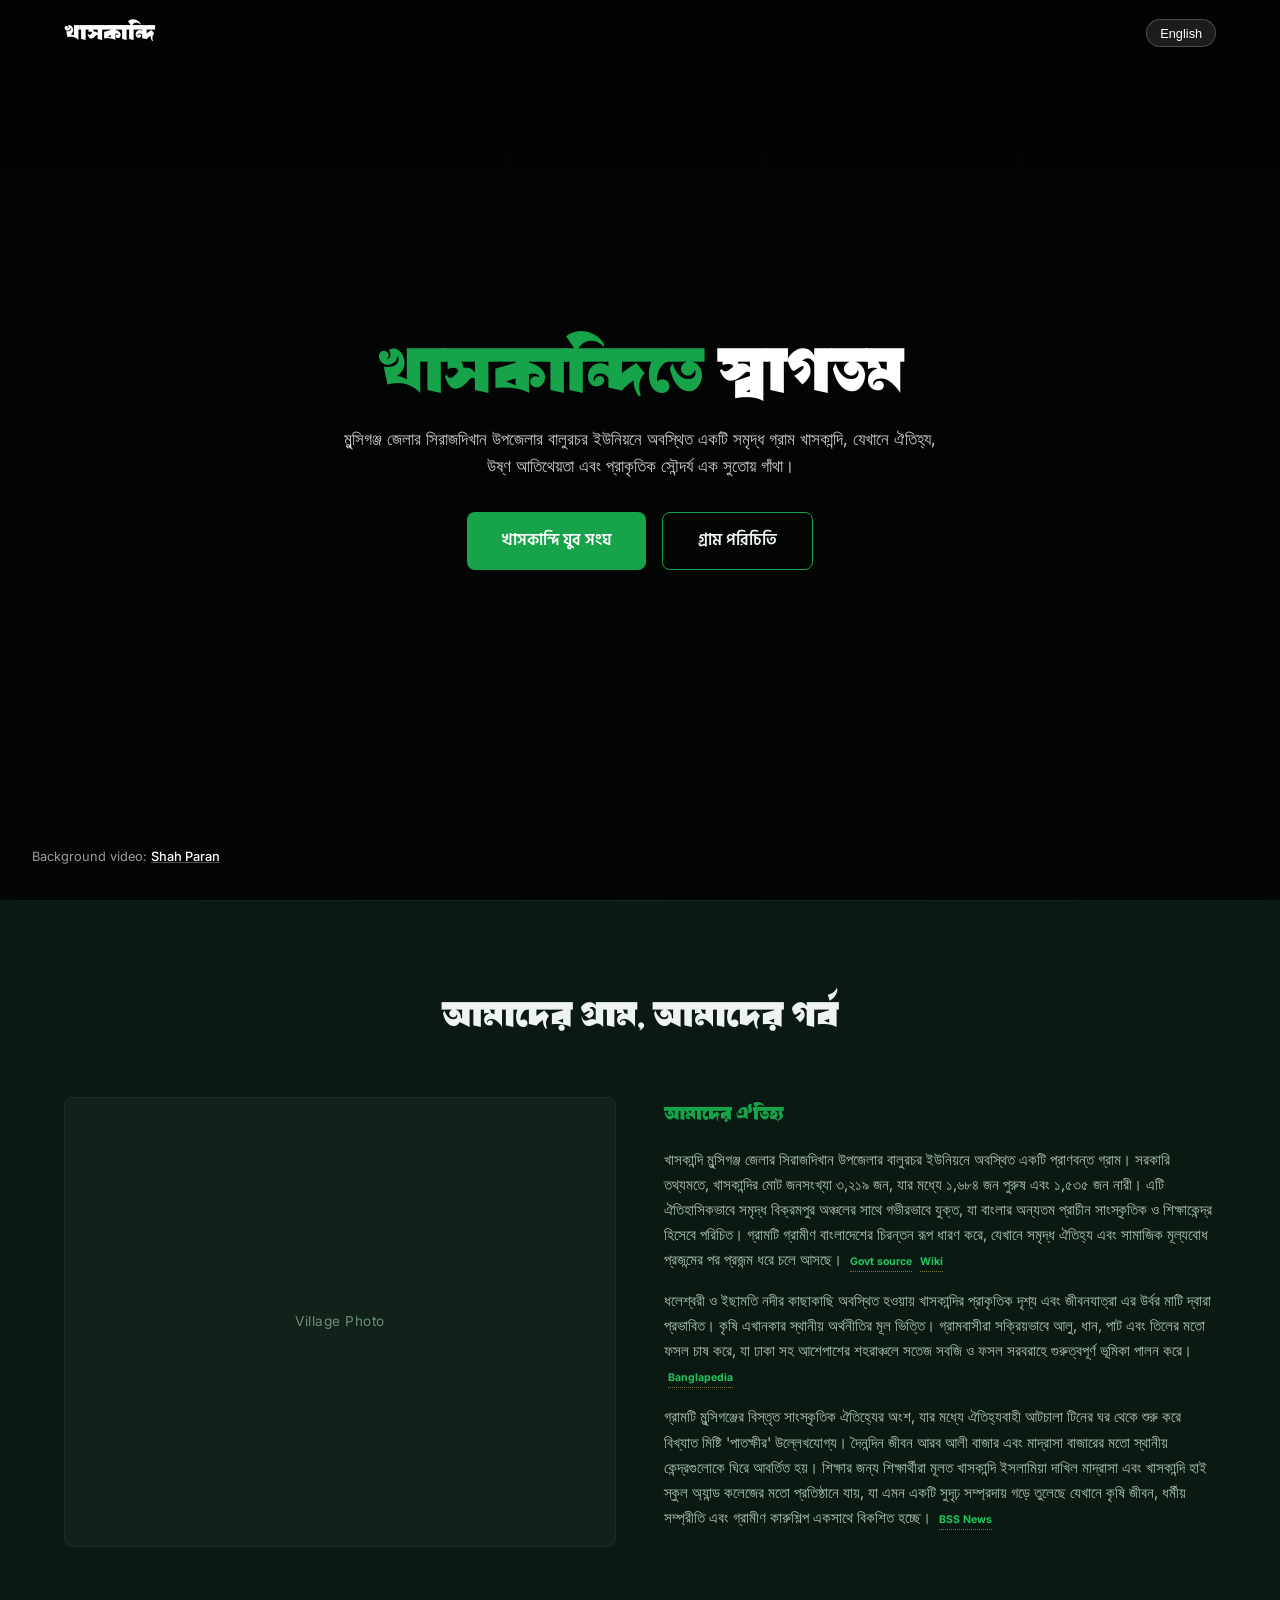
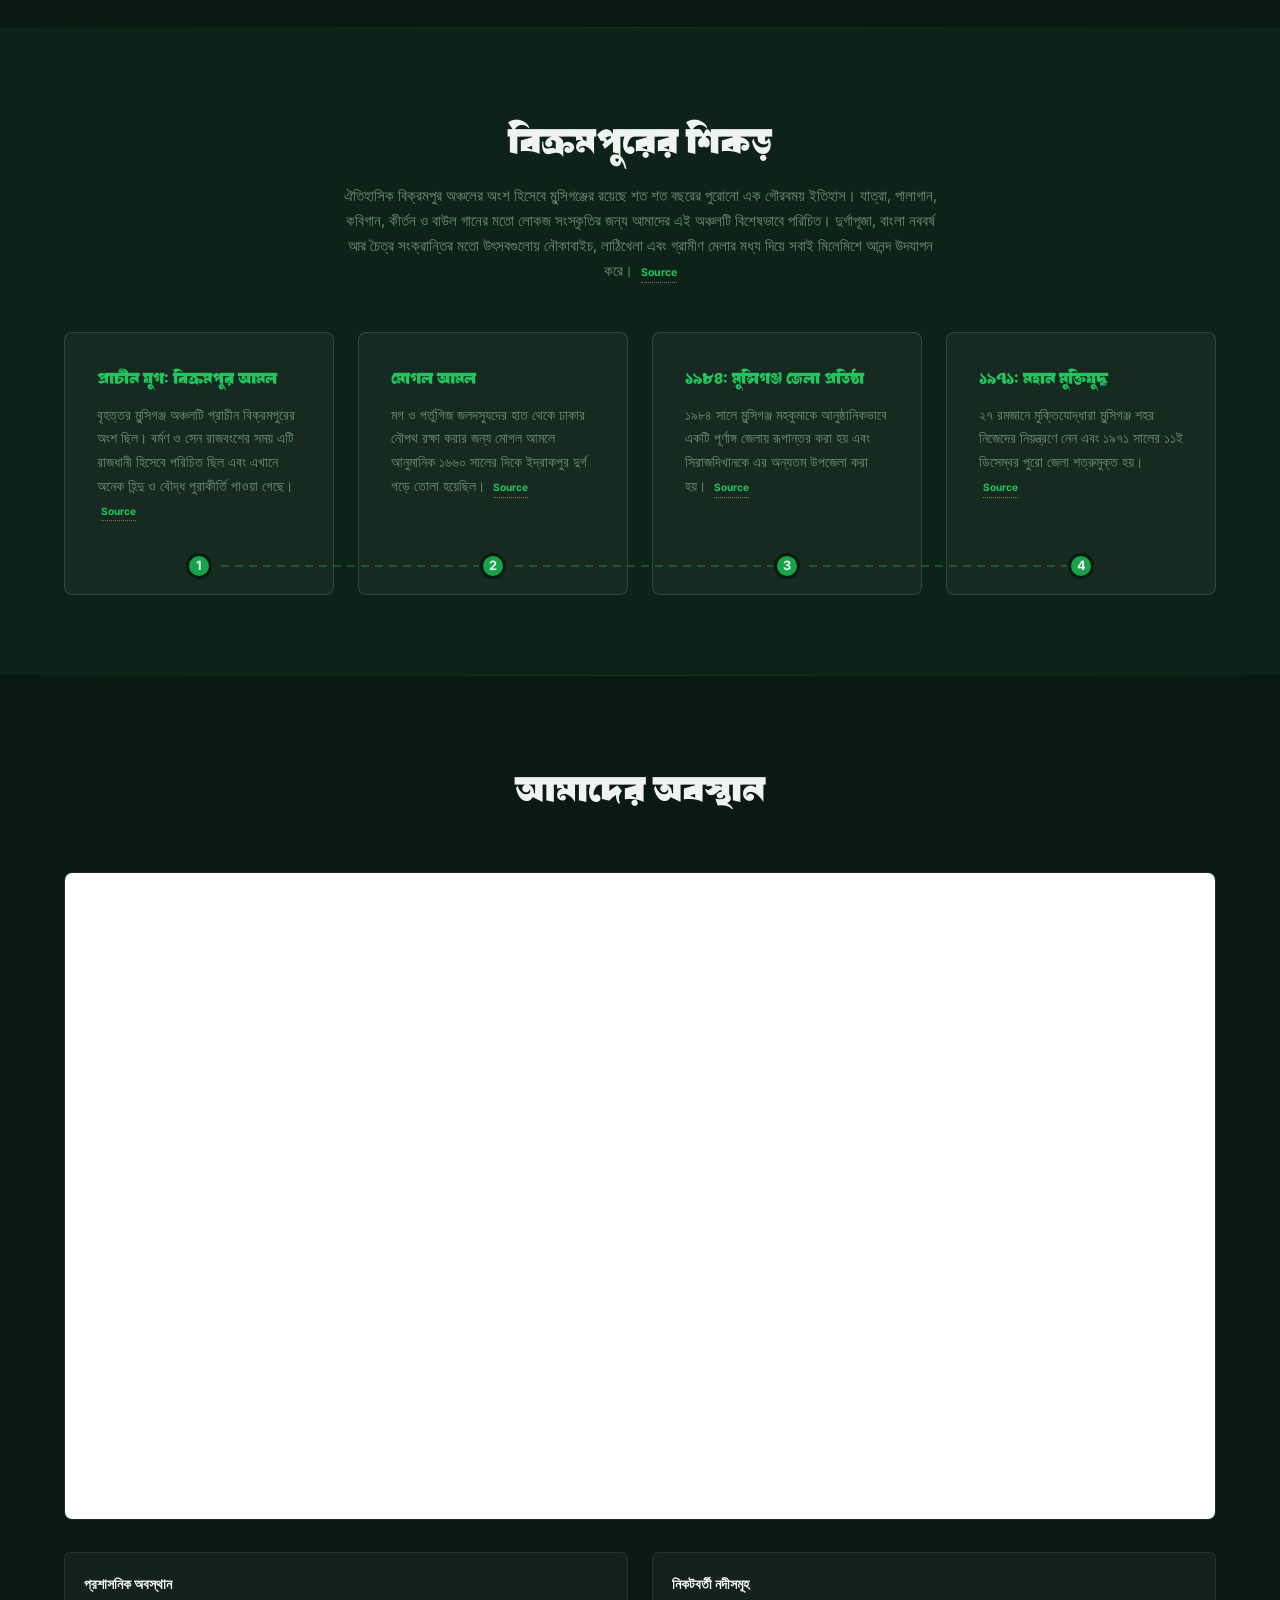
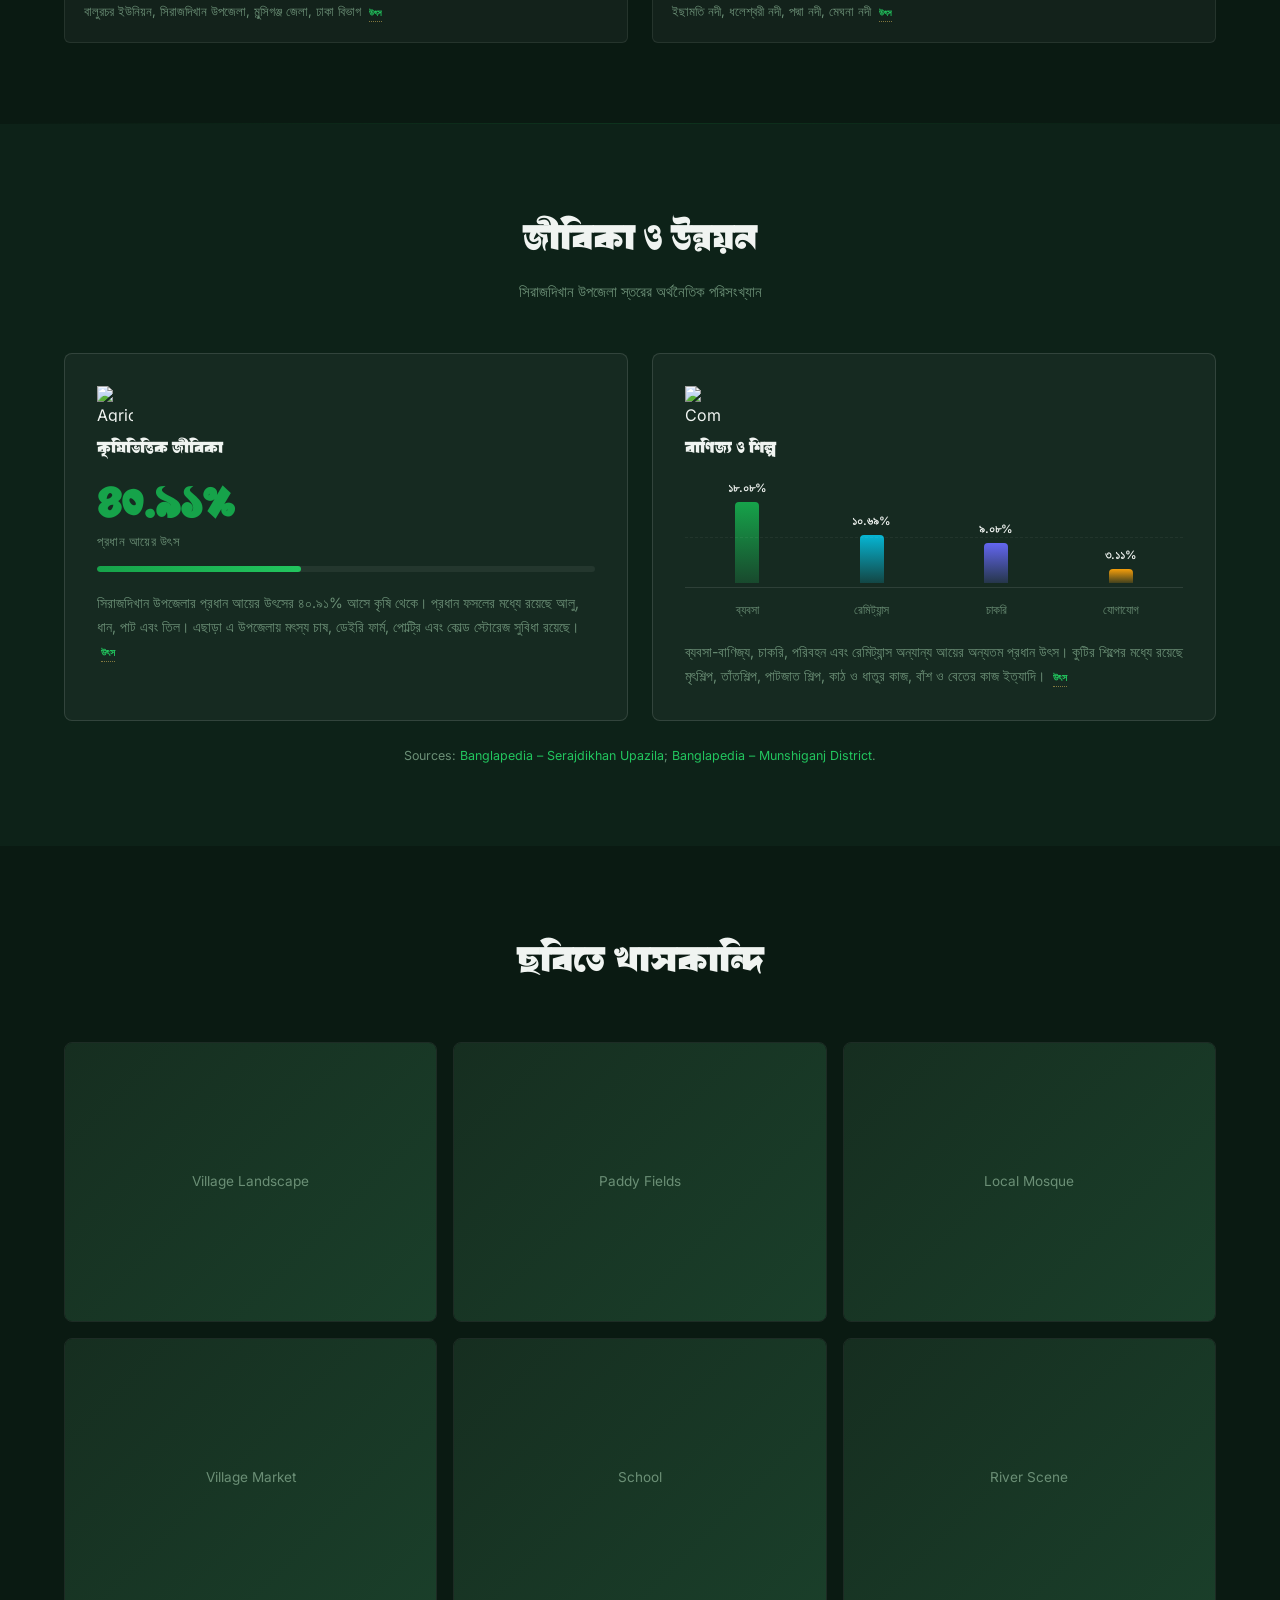
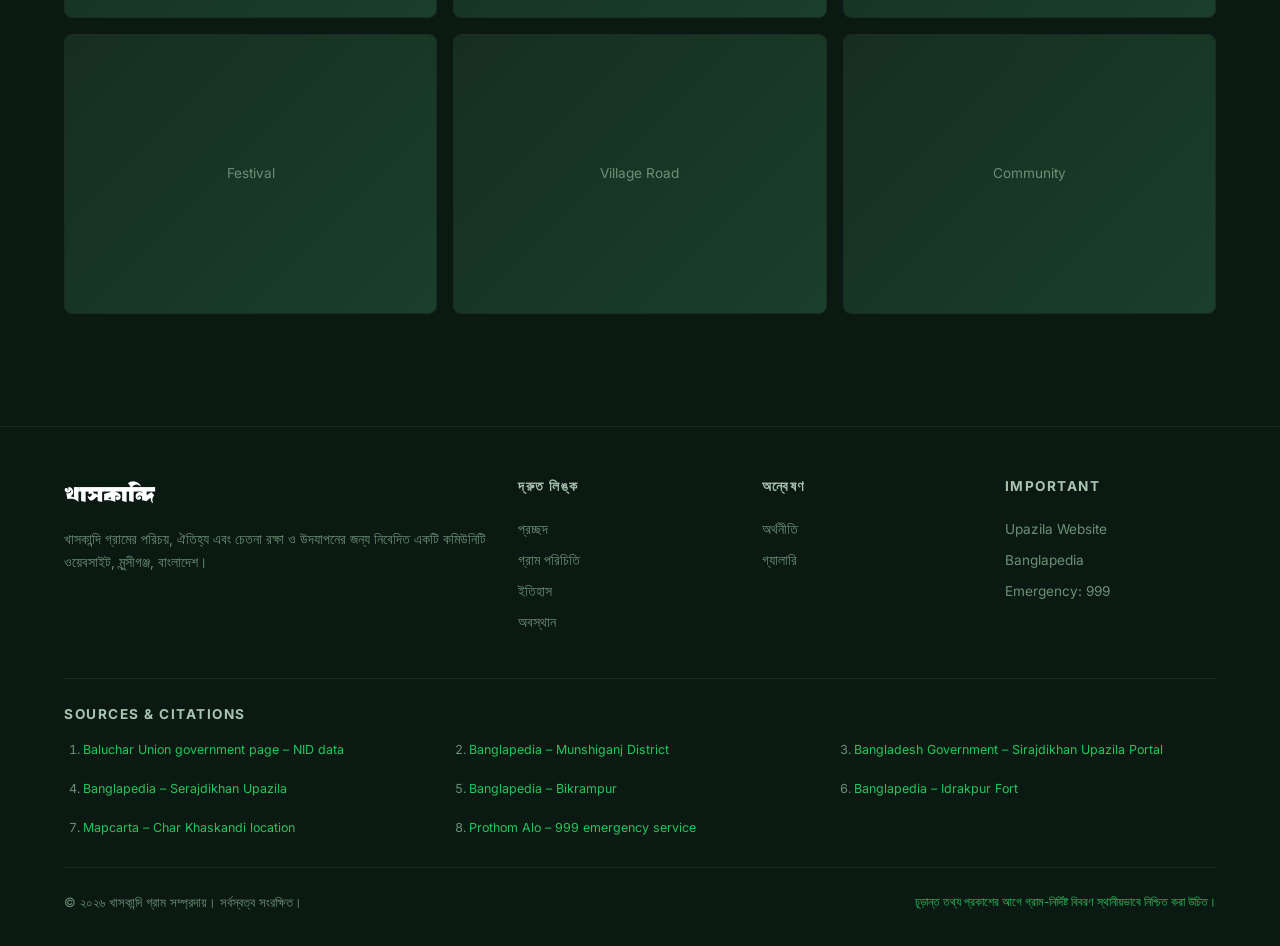
==== commit 98e1edaa: "feat: add economy dashboard components and assets with updated global design tokens" ====
--- a/index.html
+++ b/index.html
@@ -13,6 +13,7 @@
 <link rel="preconnect" href="https://fonts.gstatic.com" crossorigin>
 <link href="https://fonts.googleapis.com/css2?family=Hind+Siliguri:wght@400;500;600;700&family=Inter:wght@400;500;600;700&display=swap" rel="stylesheet">
 <link rel="stylesheet" href="css/style.css">
+<link rel="icon" type="image/svg+xml" href="images/favicon.svg">
 </head>
 <body>
 
@@ -22,19 +23,10 @@
 <!-- Navbar -->
 <nav class="navbar" id="navbar">
 <div class="nav-inner">
-  <a href="index.html" class="nav-logo"><span>খাসকান্দি</span> Khaskandi</a>
-  <div class="nav-links" id="navLinks">
-    <a href="#home" data-en="Home" data-bn="প্রচ্ছদ">প্রচ্ছদ</a>
-    <a href="#about" data-en="About" data-bn="গ্রাম পরিচিতি">গ্রাম পরিচিতি</a>
-    <a href="#history" data-en="History" data-bn="ইতিহাস">ইতিহাস</a>
-    <a href="#location" data-en="Location" data-bn="অবস্থান">অবস্থান</a>
-    <a href="#economy" data-en="Economy" data-bn="অর্থনীতি">অর্থনীতি</a>
-    <a href="#life" data-en="Village Life" data-bn="পল্লী জীবন">পল্লী জীবন</a>
-    <a href="#gallery" data-en="Gallery" data-bn="গ্যালারি">গ্যালারি</a>
-    <a href="#contact" data-en="Contact" data-bn="যোগাযোগ">যোগাযোগ</a>
+  <a href="index.html" class="nav-logo">খাসকান্দি</a>
+  <div class="nav-links" id="navLinks" style="position: static; display: flex; height: auto; width: auto; background: transparent; padding: 0; backdrop-filter: none; box-shadow: none;">
     <button class="lang-toggle" aria-label="Toggle Language">English</button>
   </div>
-  <button class="hamburger" id="hamburger" aria-label="Menu"><span></span><span></span><span></span></button>
 </div>
 </nav>
 
@@ -85,13 +77,13 @@
 <section class="section section-alt" id="history">
 <div class="container">
   <div class="section-header reveal">
-    <h2 class="section-title" data-en="Roots of Vikrampur" data-bn="বিক্রমপুরের শিকড়">Roots of Vikrampur</h2>
-    <p class="section-desc" data-en="Munshiganj has a storied past stretching back centuries as part of the legendary Vikrampur region. The region is famous for its folk traditions including Jatra (folk theatre), Pala Gan, Kabi Gan, Kirtan, and Baul songs. Festivals like Durgapuja, Naboborsho (Bangla New Year), and Chaitra Sankranti bring communities together with boat races, Lathi Khela, and colorful fairs. <a class='source-link' href='https://en.banglapedia.org/index.php/Munshiganj_District' target='_blank' rel='noopener'>Source</a>" data-bn="ঐতিহাসিক বিক্রমপুর অঞ্চলের অংশ হিসেবে মুন্সিগঞ্জের রয়েছে শত শত বছরের পুরোনো এক গৌরবময় ইতিহাস। যাত্রা, পালাগান, কবিগান, কীর্তন ও বাউল গানের মতো লোকজ সংস্কৃতির জন্য আমাদের এই অঞ্চলটি বিশেষভাবে পরিচিত। দুর্গাপূজা, বাংলা নববর্ষ আর চৈত্র সংক্রান্তির মতো উৎসবগুলোয় নৌকাবাইচ, লাঠিখেলা এবং গ্রামীণ মেলার মধ্য দিয়ে সবাই মিলেমিশে আনন্দ উদযাপন করে। <a class='source-link' href='https://en.banglapedia.org/index.php/Munshiganj_District' target='_blank' rel='noopener'>Source</a>">Munshiganj has a storied past stretching back centuries as part of the legendary Vikrampur region. The region is famous for its folk traditions including Jatra (folk theatre), Pala Gan, Kabi Gan, Kirtan, and Baul songs. Festivals like Durgapuja, Naboborsho (Bangla New Year), and Chaitra Sankranti bring communities together with boat races, Lathi Khela, and colorful fairs. <a class="source-link" href="https://en.banglapedia.org/index.php/Munshiganj_District" target="_blank" rel="noopener">Source</a></p>
+    <h2 class="section-title" data-en="Roots of Bikrampur" data-bn="বিক্রমপুরের শিকড়">Roots of Bikrampur</h2>
+    <p class="section-desc" data-en="Munshiganj has a storied past stretching back centuries as part of the legendary Bikrampur region. The region is famous for its folk traditions including Jatra (folk theatre), Pala Gan, Kabi Gan, Kirtan, and Baul songs. Festivals like Durgapuja, Naboborsho (Bangla New Year), and Chaitra Sankranti bring communities together with boat races, Lathi Khela, and colorful fairs. <a class='source-link' href='https://en.banglapedia.org/index.php/Munshiganj_District' target='_blank' rel='noopener'>Source</a>" data-bn="ঐতিহাসিক বিক্রমপুর অঞ্চলের অংশ হিসেবে মুন্সিগঞ্জের রয়েছে শত শত বছরের পুরোনো এক গৌরবময় ইতিহাস। যাত্রা, পালাগান, কবিগান, কীর্তন ও বাউল গানের মতো লোকজ সংস্কৃতির জন্য আমাদের এই অঞ্চলটি বিশেষভাবে পরিচিত। দুর্গাপূজা, বাংলা নববর্ষ আর চৈত্র সংক্রান্তির মতো উৎসবগুলোয় নৌকাবাইচ, লাঠিখেলা এবং গ্রামীণ মেলার মধ্য দিয়ে সবাই মিলেমিশে আনন্দ উদযাপন করে। <a class='source-link' href='https://en.banglapedia.org/index.php/Munshiganj_District' target='_blank' rel='noopener'>Source</a>">Munshiganj has a storied past stretching back centuries as part of the legendary Bikrampur region. The region is famous for its folk traditions including Jatra (folk theatre), Pala Gan, Kabi Gan, Kirtan, and Baul songs. Festivals like Durgapuja, Naboborsho (Bangla New Year), and Chaitra Sankranti bring communities together with boat races, Lathi Khela, and colorful fairs. <a class="source-link" href="https://en.banglapedia.org/index.php/Munshiganj_District" target="_blank" rel="noopener">Source</a></p>
   </div>
   <div class="timeline-horizontal reveal" style="margin-top: 3rem;">
     <div class="card">
-      <h3 data-en="Ancient Period: Vikrampur Era" data-bn="প্রাচীন যুগ: বিক্রমপুর আমল">Ancient Period: Vikrampur Era</h3>
-      <p data-en="The greater Munshiganj region was part of Vikrampur, which held capital status through the Varman and Sena dynasties and yielded Hindu and Buddhist antiquities. <a class='source-link' href='https://en.banglapedia.org/index.php?title=Vikramapura' target='_blank' rel='noopener'>Source</a>" data-bn="বৃহত্তর মুন্সিগঞ্জ অঞ্চলটি প্রাচীন বিক্রমপুরের অংশ ছিল। বর্মণ ও সেন রাজবংশের সময় এটি রাজধানী হিসেবে পরিচিত ছিল এবং এখানে অনেক হিন্দু ও বৌদ্ধ পুরাকীর্তি পাওয়া গেছে। <a class='source-link' href='https://en.banglapedia.org/index.php?title=Vikramapura' target='_blank' rel='noopener'>Source</a>">The greater Munshiganj region was part of Vikrampur, which held capital status through the Varman and Sena dynasties and yielded Hindu and Buddhist antiquities. <a class="source-link" href="https://en.banglapedia.org/index.php?title=Vikramapura" target="_blank" rel="noopener">Source</a></p>
+      <h3 data-en="Ancient Period: Bikrampur Era" data-bn="প্রাচীন যুগ: বিক্রমপুর আমল">Ancient Period: Bikrampur Era</h3>
+      <p data-en="The greater Munshiganj region was part of Bikrampur, which held capital status through the Varman and Sena dynasties and yielded Hindu and Buddhist antiquities. <a class='source-link' href='https://en.banglapedia.org/index.php?title=Vikramapura' target='_blank' rel='noopener'>Source</a>" data-bn="বৃহত্তর মুন্সিগঞ্জ অঞ্চলটি প্রাচীন বিক্রমপুরের অংশ ছিল। বর্মণ ও সেন রাজবংশের সময় এটি রাজধানী হিসেবে পরিচিত ছিল এবং এখানে অনেক হিন্দু ও বৌদ্ধ পুরাকীর্তি পাওয়া গেছে। <a class='source-link' href='https://en.banglapedia.org/index.php?title=Vikramapura' target='_blank' rel='noopener'>Source</a>">The greater Munshiganj region was part of Bikrampur, which held capital status through the Varman and Sena dynasties and yielded Hindu and Buddhist antiquities. <a class="source-link" href="https://en.banglapedia.org/index.php?title=Vikramapura" target="_blank" rel="noopener">Source</a></p>
     </div>
     <div class="card">
       <h3 data-en="Mughal Period" data-bn="মোগল আমল">Mughal Period</h3>
@@ -143,53 +135,80 @@
 <section class="section section-alt" id="economy">
 <div class="container">
   <div class="section-header reveal">
-    <p class="section-label">Economy &amp; Agriculture</p>
     <h2 class="section-title" data-en="Livelihood & Growth" data-bn="জীবিকা ও উন্নয়ন">Livelihood &amp; Growth</h2>
+    <p class="section-desc" style="margin-top:0.5rem;" data-en="Sirajdikhan Upazila Level Economic Statistics" data-bn="সিরাজদিখান উপজেলা স্তরের অর্থনৈতিক পরিসংখ্যান">Sirajdikhan Upazila Level Economic Statistics</p>
   </div>
   <div class="grid-2 reveal">
-    <div class="card"><h3>Agriculture</h3><p>Agriculture accounts for 40.91% of the upazila's main income sources. Main crops include potato, paddy, jute, and sesame. Fisheries, dairy farms, poultry, and cold storage facilities are also recorded for the upazila. <a class="source-link" href="https://en.banglapedia.org/index.php?title=Serajdikhan_Upazila" target="_blank" rel="noopener">Source</a></p></div>
-    <div class="card"><h3>Commerce &amp; Industry</h3><p>Commerce (18.08%), services (9.08%), transport and communication (3.11%), and rent and remittance (10.69%) form other key income sources. Cottage industries include pottery, weaving, jute work, wood work, brass and metal work, bamboo and cane work, and more. <a class="source-link" href="https://en.banglapedia.org/index.php?title=Serajdikhan_Upazila" target="_blank" rel="noopener">Source</a></p></div>
-  </div>
-  <div class="grid-4 reveal" style="margin-top:1.5rem">
-    <div class="card" style="text-align:center;padding:1.2rem"><h3>Potato Crop</h3><p style="font-size:.78rem">Listed as a main crop <a class="source-link" href="https://en.banglapedia.org/index.php?title=Serajdikhan_Upazila" target="_blank" rel="noopener">Source</a></p></div>
-    <div class="card" style="text-align:center;padding:1.2rem"><h3>Dairy &amp; Poultry</h3><p style="font-size:.78rem">52 dairies and 64 poultry farms <a class="source-link" href="https://en.banglapedia.org/index.php?title=Serajdikhan_Upazila" target="_blank" rel="noopener">Source</a></p></div>
-    <div class="card" style="text-align:center;padding:1.2rem"><h3>Cottage Industry</h3><p style="font-size:.78rem">Pottery, weaving, metalwork <a class="source-link" href="https://en.banglapedia.org/index.php?title=Serajdikhan_Upazila" target="_blank" rel="noopener">Source</a></p></div>
-    <div class="card" style="text-align:center;padding:1.2rem"><h3>Remittances</h3><p style="font-size:.78rem">Rent and remittance: 10.69% <a class="source-link" href="https://en.banglapedia.org/index.php?title=Serajdikhan_Upazila" target="_blank" rel="noopener">Source</a></p></div>
+    <!-- Card 1: Agriculture -->
+    <div class="card economy-card">
+      <img src="https://cdn.jsdelivr.net/gh/microsoft/fluentui-emoji@latest/assets/Potato/3D/potato_3d.png" alt="Agriculture Icon" style="width: 36px; height: 36px; object-fit: contain; margin-bottom: 0.8rem; display: block;">
+      <h3 data-en="Agricultural Livelihood" data-bn="কৃষিভিত্তিক জীবিকা">Agricultural Livelihood</h3>
+      <div class="stat-highlight">
+        <span class="stat-number" data-en="40.91%" data-bn="৪০.৯১%">40.91%</span>
+        <span class="stat-label" data-en="Of Main Income Sources" data-bn="প্রধান আয়ের উৎস">Of Main Income Sources</span>
+      </div>
+      <div class="stat-progress-bar">
+        <div class="stat-progress-fill" style="width: 40.91%"></div>
+      </div>
+      <p data-en="Agriculture accounts for 40.91% of the upazila's main income sources. Main crops include potato, paddy, jute, and sesame. Fisheries, dairy farms, poultry, and cold storage facilities are also recorded for the upazila. <a class='source-link' href='https://en.banglapedia.org/index.php?title=Serajdikhan_Upazila' target='_blank' rel='noopener'>Source</a>" data-bn="সিরাজদিখান উপজেলার প্রধান আয়ের উৎসের ৪০.৯১% আসে কৃষি থেকে। প্রধান ফসলের মধ্যে রয়েছে আলু, ধান, পাট এবং তিল। এছাড়া এ উপজেলায় মৎস্য চাষ, ডেইরি ফার্ম, পোল্ট্রি এবং কোল্ড স্টোরেজ সুবিধা রয়েছে। <a class='source-link' href='https://en.banglapedia.org/index.php?title=Serajdikhan_Upazila' target='_blank' rel='noopener'>উৎস</a>">Agriculture accounts for 40.91% of the upazila's main income sources. Main crops include potato, paddy, jute, and sesame. Fisheries, dairy farms, poultry, and cold storage facilities are also recorded for the upazila. <a class="source-link" href="https://en.banglapedia.org/index.php?title=Serajdikhan_Upazila" target="_blank" rel="noopener">Source</a></p>
+    </div>
+
+    <!-- Card 2: Commerce & Services -->
+    <div class="card economy-card">
+      <img src="https://cdn.jsdelivr.net/gh/microsoft/fluentui-emoji@latest/assets/Bank/3D/bank_3d.png" alt="Commerce Icon" style="width: 36px; height: 36px; object-fit: contain; margin-bottom: 0.8rem; display: block;">
+      <h3 data-en="Commerce &amp; Industry" data-bn="বাণিজ্য ও শিল্প">Commerce &amp; Industry</h3>
+      <div style="margin: 1.5rem 0 1.2rem; display: flex; flex-direction: column; gap: 0.6rem;">
+        <!-- Bars Grid Area -->
+        <div style="height: 100px; display: flex; align-items: flex-end; justify-content: space-around; border-bottom: 1px solid rgba(255,255,255,0.1); padding-bottom: 4px; position: relative;">
+          <!-- 50% Dashed Grid Line -->
+          <div style="position: absolute; left: 0; right: 0; bottom: 50%; border-bottom: 1px dashed rgba(255,255,255,0.05); pointer-events: none;"></div>
+          
+          <!-- Bar 1: Commerce (18.08%) -->
+          <div class="chart-bar" style="display: flex; flex-direction: column; align-items: center; width: 22%;">
+            <span style="font-size: 0.72rem; color: var(--text-primary); font-family: var(--font-en); font-weight: 600; margin-bottom: 4px;" data-en="18.08%" data-bn="১৮.০৮%">18.08%</span>
+            <div style="width: 100%; max-width: 24px; height: 81px; background: linear-gradient(180deg, var(--accent), rgba(34, 197, 94, 0.2)); border-radius: 4px 4px 0 0;"></div>
+          </div>
+          
+          <!-- Bar 2: Rent & Remittances (10.69%) -->
+          <div class="chart-bar" style="display: flex; flex-direction: column; align-items: center; width: 22%;">
+            <span style="font-size: 0.72rem; color: var(--text-primary); font-family: var(--font-en); font-weight: 600; margin-bottom: 4px;" data-en="10.69%" data-bn="১০.৬৯%">10.69%</span>
+            <div style="width: 100%; max-width: 24px; height: 48px; background: linear-gradient(180deg, #06b6d4, rgba(6, 182, 212, 0.2)); border-radius: 4px 4px 0 0;"></div>
+          </div>
+          
+          <!-- Bar 3: Services (9.08%) -->
+          <div class="chart-bar" style="display: flex; flex-direction: column; align-items: center; width: 22%;">
+            <span style="font-size: 0.72rem; color: var(--text-primary); font-family: var(--font-en); font-weight: 600; margin-bottom: 4px;" data-en="9.08%" data-bn="৯.০৮%">9.08%</span>
+            <div style="width: 100%; max-width: 24px; height: 40px; background: linear-gradient(180deg, #6366f1, rgba(99, 102, 241, 0.2)); border-radius: 4px 4px 0 0;"></div>
+          </div>
+          
+          <!-- Bar 4: Transport & Comm. (3.11%) -->
+          <div class="chart-bar" style="display: flex; flex-direction: column; align-items: center; width: 22%;">
+            <span style="font-size: 0.72rem; color: var(--text-primary); font-family: var(--font-en); font-weight: 600; margin-bottom: 4px;" data-en="3.11%" data-bn="৩.১১%">3.11%</span>
+            <div style="width: 100%; max-width: 24px; height: 14px; background: linear-gradient(180deg, #f59e0b, rgba(245, 158, 11, 0.2)); border-radius: 4px 4px 0 0;"></div>
+          </div>
+        </div>
+        
+        <!-- X-Axis Labels Grid -->
+        <div style="display: flex; justify-content: space-around; text-align: center; font-size: 0.76rem; color: var(--text-muted); padding-top: 2px; font-weight: 400;">
+          <div style="width: 25%;" data-en="Commerce" data-bn="ব্যবসা">Commerce</div>
+          <div style="width: 25%;" data-en="Remittance" data-bn="রেমিট্যান্স">Remittance</div>
+          <div style="width: 25%;" data-en="Services" data-bn="চাকরি">Services</div>
+          <div style="width: 25%;" data-en="Transport" data-bn="যোগাযোগ">Transport</div>
+        </div>
+      </div>
+      <p style="margin-top: 0.5rem;" data-en="Commerce, services, transport, and remittance form other key income sources. Cottage industries include pottery, weaving, jute work, wood work, brass/metal work, bamboo/cane work, and more. <a class='source-link' href='https://en.banglapedia.org/index.php?title=Serajdikhan_Upazila' target='_blank' rel='noopener'>Source</a>" data-bn="ব্যবসা-বাণিজ্য, চাকরি, পরিবহন এবং রেমিট্যান্স অন্যান্য আয়ের অন্যতম প্রধান উৎস। কুটির শিল্পের মধ্যে রয়েছে মৃৎশিল্প, তাঁতশিল্প, পাটজাত শিল্প, কাঠ ও ধাতুর কাজ, বাঁশ ও বেতের কাজ ইত্যাদি। <a class='source-link' href='https://en.banglapedia.org/index.php?title=Serajdikhan_Upazila' target='_blank' rel='noopener'>উৎস</a>">Commerce, services, transport, and remittance form other key income sources. Cottage industries include pottery, weaving, jute work, wood work, brass/metal work, bamboo/cane work, and more. <a class="source-link" href="https://en.banglapedia.org/index.php?title=Serajdikhan_Upazila" target="_blank" rel="noopener">Source</a></p>
+    </div>
   </div>
   <p class="reveal source-note">Sources: <a href="https://en.banglapedia.org/index.php?title=Serajdikhan_Upazila" target="_blank" rel="noopener">Banglapedia – Serajdikhan Upazila</a>; <a href="https://en.banglapedia.org/index.php/Munshiganj_District" target="_blank" rel="noopener">Banglapedia – Munshiganj District</a>.</p>
 </div>
 </section>
 
-<div class="section-divider"></div>
-
-<!-- Village Life: Roads, Healthcare, Mosques, Markets -->
-<section class="section" id="life">
-<div class="container">
-  <div class="section-header reveal">
-    <p class="section-label">Village Life</p>
-    <h2 class="section-title" data-en="Daily Life & Services" data-bn="দৈনন্দিন জীবন ও সেবা">Daily Life &amp; Services</h2>
-    <p class="section-desc">Roads, healthcare, worship, and markets that shape everyday life in and around Khaskandi.</p>
-  </div>
-  <div class="grid-3 reveal">
-    <div class="card"><h3 data-en="Roads & Transport" data-bn="রাস্তা ও পরিবহন">Roads &amp; Transport</h3><p>Sirajdikhan Upazila has pucca, semi-pucca, mud-road, and waterway communication facilities; Khaskandi is connected through the local road network around Balur Char and Sirajdikhan. <a class="source-link" href="https://en.banglapedia.org/index.php?title=Serajdikhan_Upazila" target="_blank" rel="noopener">Source</a></p></div>
-    <div class="card"><h3 data-en="Healthcare" data-bn="স্বাস্থ্যসেবা">স্বাস্থ্যসেবা</h3><p>Sirajdikhan records 1 upazila health complex, 6 satellite clinics, 11 family planning centres, 1 veterinary hospital, 3 clinics, and 1 diagnostic centre. <a class="source-link" href="https://en.banglapedia.org/index.php?title=Serajdikhan_Upazila" target="_blank" rel="noopener">Source</a></p></div>
-    <div class="card"><h3 data-en="Mosques & Worship" data-bn="মসজিদ ও উপাসনালয়">মসজিদ ও উপাসনালয়</h3><p>Notable religious sites in Sirajdikhan include Kusumpur Mosque, Tajpur Mosque, Patharghata Mosque, Vishwa Jami Mosque, Shekharnagar Kali Mandir, Shulpur Church, and other places of worship. <a class="source-link" href="https://en.banglapedia.org/index.php?title=Serajdikhan_Upazila" target="_blank" rel="noopener">Source</a></p></div>
-    <div class="card"><h3 data-en="Markets & Bazaars" data-bn="বাজার ও হাট">বাজার ও হাট</h3><p>The upazila has 20 hats and bazars and 11 fairs; noted markets include Taltala Hat, Serajdikhan Hat, Rajanagar Hat, and Ichhapur Hat. <a class="source-link" href="https://en.banglapedia.org/index.php?title=Serajdikhan_Upazila" target="_blank" rel="noopener">Source</a></p></div>
-    <div class="card"><h3 data-en="Community Centers" data-bn="কমিউনিটি সেন্টার">কমিউনিটি সেন্টার</h3><p data-en="Sirajdikhan has 140 clubs, 1 library, and 1 museum recorded. Our village is home to the active <a href='zubo-songho.html' class='source-link'>Khaskandi Zubo Songho</a>, dedicated to social work." data-bn="সিরাজদিখানে ১৪০টি ক্লাব, ১টি লাইব্রেরি এবং ১টি জাদুঘর রয়েছে। আমাদের গ্রামে সক্রিয় <a href='zubo-songho.html' class='source-link'>খাসকান্দি যুব সংঘ</a> রয়েছে, যা সমাজসেবায় নিবেদিত।">সিরাজদিখানে ১৪০টি ক্লাব, ১টি লাইব্রেরি এবং ১টি জাদুঘর রয়েছে। আমাদের গ্রামে সক্রিয় <a href="zubo-songho.html" class="source-link">খাসকান্দি যুব সংঘ</a> রয়েছে, যা সমাজসেবায় নিবেদিত।</p></div>
-    <div class="card"><h3 data-en="News & Media" data-bn="সংবাদ ও মিডিয়া">সংবাদ ও মিডিয়া</h3><p>Local publications include Munshiganjer Kagoz, Weekly Munshiganj Sangbad, and historic periodicals such as Vikrampur Patrika and Vikrampur. <a class="source-link" href="https://en.banglapedia.org/index.php/Munshiganj_District" target="_blank" rel="noopener">Source</a></p></div>
-  </div>
-</div>
-</section>
-
-<div class="section-divider"></div>
 
 <!-- Gallery -->
-<section class="section section-alt" id="gallery">
-<div class="container">
-  <div class="section-header reveal">
-    <p class="section-label">Photo Gallery</p>
-    <h2 class="section-title" data-en="Glimpses of Khaskandi" data-bn="খাসকান্দির ঝলক">Glimpses of Khaskandi</h2>
-    <p class="section-desc">Replace these placeholders with real photos of your beautiful village.</p>
+<section class="section" id="gallery">
+<div class="container">
+  <div class="section-header reveal">
+    <h2 class="section-title" data-en="Khaskandi in Frames" data-bn="ছবিতে খাসকান্দি">Khaskandi in Frames</h2>
   </div>
   <div class="gallery-grid reveal">
     <div class="gallery-item"><div class="placeholder-img">Village Landscape</div><div class="overlay"><span>Village Landscape</span></div></div>
@@ -205,58 +224,13 @@
 </div>
 </section>
 
-<div class="section-divider"></div>
-
-<!-- Contact -->
-<section class="section" id="contact">
-<div class="container">
-  <div class="section-header reveal">
-    <p class="section-label">Contact &amp; Directory</p>
-    <h2 class="section-title" data-en="Get in Touch" data-bn="যোগাযোগ করুন">Get in Touch</h2>
-    <p class="section-desc">Connect with the Khaskandi community. Reach out for information, collaboration, or to share your village stories.</p>
-  </div>
-  <div class="contact-grid reveal">
-    <div class="contact-info-card">
-      <h3 data-en="Village Directory" data-bn="গ্রাম তথ্য">Village Directory</h3>
-      <div class="contact-item"><div><h4>Address</h4><p>Khaskandi, Balurchar Union, Sirajdikhan Upazila, Munshiganj District, Dhaka Division, Bangladesh <a class="source-link" href="https://mapcarta.com/14759194" target="_blank" rel="noopener">Source</a></p></div></div>
-      <div class="contact-item"><div><h4>Union Parishad</h4><p>Balurchar Union Parishad, Sirajdikhan, Munshiganj <a class="source-link" href="https://sirajdikhan.munshiganj.gov.bd/" target="_blank" rel="noopener">Source</a></p></div></div>
-      <div class="contact-item"><div><h4>Nearest Health Center</h4><p>Sirajdikhan Upazila Health Complex <a class="source-link" href="https://en.banglapedia.org/index.php?title=Serajdikhan_Upazila" target="_blank" rel="noopener">Source</a></p></div></div>
-      <div class="contact-item"><div><h4>Police Station</h4><p>Sirajdikhan Thana, Munshiganj <a class="source-link" href="https://en.banglapedia.org/index.php?title=Serajdikhan_Upazila" target="_blank" rel="noopener">Source</a></p></div></div>
-      <div class="contact-item"><div><h4>Emergency</h4><p>National Emergency: 999 <a class="source-link" href="https://en.prothomalo.com/science-technology/999-launched-in-Bangladesh" target="_blank" rel="noopener">Source</a></p></div></div>
-    </div>
-    <div class="contact-info-card">
-      <h3 data-en="Send a Message" data-bn="বার্তা পাঠান">Send a Message</h3>
-      <form class="contact-form" id="contactForm">
-        <div class="form-group"><label>Your Name</label><input type="text" placeholder="Enter your name" required></div>
-        <div class="form-group"><label>Email</label><input type="email" placeholder="your@email.com" required></div>
-        <div class="form-group"><label>Message</label><textarea placeholder="Write your message..."></textarea></div>
-        <button type="submit" class="btn btn-primary" style="width:100%;justify-content:center">Send Message</button>
-      </form>
-    </div>
-  </div>
-</div>
-</section>
-
 <!-- Footer -->
 <footer class="footer">
 <div class="container">
   <div class="footer-grid">
     <div class="footer-about">
-      <div class="nav-logo" style="margin-bottom:.5rem"><span>খাসকান্দি</span> Khaskandi</div>
-      <p>A community website dedicated to preserving and celebrating the identity, heritage, and spirit of Khaskandi village, Munshiganj, Bangladesh.</p>
-      <div class="citations" style="margin-top:1.2rem">
-        <h4>Sources &amp; Citations</h4>
-        <ol>
-          <li><a href="https://balucharup.munshiganj.gov.bd/pages/static-pages/6995ae1235ce18e1c0794c93" target="_blank" rel="noopener">Baluchar Union government page – Khaskandi Madhyerchar NID data, updated March 23, 2014</a></li>
-          <li><a href="https://en.banglapedia.org/index.php/Munshiganj_District" target="_blank" rel="noopener">Banglapedia – Munshiganj District</a></li>
-          <li><a href="https://sirajdikhan.munshiganj.gov.bd/" target="_blank" rel="noopener">Bangladesh Government – Sirajdikhan Upazila Portal</a></li>
-          <li><a href="https://en.banglapedia.org/index.php?title=Serajdikhan_Upazila" target="_blank" rel="noopener">Banglapedia – Serajdikhan Upazila</a></li>
-          <li><a href="https://en.banglapedia.org/index.php?title=Vikramapura" target="_blank" rel="noopener">Banglapedia – Vikramapura</a></li>
-          <li><a href="https://en.banglapedia.org/index.php/Idrakpur_Fort" target="_blank" rel="noopener">Banglapedia – Idrakpur Fort</a></li>
-          <li><a href="https://mapcarta.com/14759194" target="_blank" rel="noopener">Mapcarta – Char Khaskandi location</a></li>
-          <li><a href="https://en.prothomalo.com/science-technology/999-launched-in-Bangladesh" target="_blank" rel="noopener">Prothom Alo – 999 emergency service launch</a></li>
-        </ol>
-      </div>
+      <div class="nav-logo" style="margin-bottom:.8rem">খাসকান্দি</div>
+      <p data-en="A community website dedicated to preserving and celebrating the identity, heritage, and spirit of Khaskandi village, Munshiganj, Bangladesh." data-bn="খাসকান্দি গ্রামের পরিচয়, ঐতিহ্য এবং চেতনা রক্ষা ও উদযাপনের জন্য নিবেদিত একটি কমিউনিটি ওয়েবসাইট, মুন্সীগঞ্জ, বাংলাদেশ।">খাসকান্দি গ্রামের পরিচয়, ঐতিহ্য এবং চেতনা রক্ষা ও উদযাপনের জন্য নিবেদিত একটি কমিউনিটি ওয়েবসাইট, মুন্সীগঞ্জ, বাংলাদেশ।</p>
     </div>
     <div class="footer-col">
       <h4 data-en="Quick Links" data-bn="দ্রুত লিঙ্ক">দ্রুত লিঙ্ক</h4>
@@ -268,9 +242,7 @@
     <div class="footer-col">
       <h4 data-en="Explore" data-bn="অন্বেষণ">অন্বেষণ</h4>
       <a href="#economy" data-en="Economy" data-bn="অর্থনীতি">অর্থনীতি</a>
-      <a href="#life" data-en="Village Life" data-bn="পল্লী জীবন">পল্লী জীবন</a>
       <a href="#gallery" data-en="Gallery" data-bn="গ্যালারি">গ্যালারি</a>
-      <a href="#contact" data-en="Contact" data-bn="যোগাযোগ">যোগাযোগ</a>
     </div>
     <div class="footer-col">
       <h4>Important</h4>
@@ -279,6 +251,21 @@
       <a href="https://en.prothomalo.com/science-technology/999-launched-in-Bangladesh" target="_blank" rel="noopener">Emergency: 999</a>
     </div>
   </div>
+
+  <div class="citations" style="margin: 2.5rem 0 1.5rem; padding-top: 1.5rem; border-top: 1px solid var(--glass-border);">
+    <h4 style="margin-bottom: 0.8rem; font-size: 0.85rem; letter-spacing: 1.5px; text-transform: uppercase; color: var(--text-secondary);">Sources &amp; Citations</h4>
+    <ol style="display: grid; grid-template-columns: repeat(auto-fit, minmax(280px, 1fr)); gap: 0.8rem 1.5rem; padding-left: 1.2rem;">
+      <li><a href="https://balucharup.munshiganj.gov.bd/pages/static-pages/6995ae1235ce18e1c0794c93" target="_blank" rel="noopener">Baluchar Union government page – NID data</a></li>
+      <li><a href="https://en.banglapedia.org/index.php/Munshiganj_District" target="_blank" rel="noopener">Banglapedia – Munshiganj District</a></li>
+      <li><a href="https://sirajdikhan.munshiganj.gov.bd/" target="_blank" rel="noopener">Bangladesh Government – Sirajdikhan Upazila Portal</a></li>
+      <li><a href="https://en.banglapedia.org/index.php?title=Serajdikhan_Upazila" target="_blank" rel="noopener">Banglapedia – Serajdikhan Upazila</a></li>
+      <li><a href="https://en.banglapedia.org/index.php?title=Vikramapura" target="_blank" rel="noopener">Banglapedia – Bikrampur</a></li>
+      <li><a href="https://en.banglapedia.org/index.php/Idrakpur_Fort" target="_blank" rel="noopener">Banglapedia – Idrakpur Fort</a></li>
+      <li><a href="https://mapcarta.com/14759194" target="_blank" rel="noopener">Mapcarta – Char Khaskandi location</a></li>
+      <li><a href="https://en.prothomalo.com/science-technology/999-launched-in-Bangladesh" target="_blank" rel="noopener">Prothom Alo – 999 emergency service</a></li>
+    </ol>
+  </div>
+
   <div class="footer-bottom">
     <span data-en="© 2026 Khaskandi Village Community. All rights reserved." data-bn="© ২০২৬ খাসকান্দি গ্রাম সম্প্রদায়। সর্বস্বত্ব সংরক্ষিত।">© ২০২৬ খাসকান্দি গ্রাম সম্প্রদায়। সর্বস্বত্ব সংরক্ষিত।</span>
     <span style="color:var(--accent-light);font-size:.72rem" data-en="Village-specific details should be confirmed locally before publishing final facts." data-bn="চূড়ান্ত তথ্য প্রকাশের আগে গ্রাম-নির্দিষ্ট বিবরণ স্থানীয়ভাবে নিশ্চিত করা উচিত।">চূড়ান্ত তথ্য প্রকাশের আগে গ্রাম-নির্দিষ্ট বিবরণ স্থানীয়ভাবে নিশ্চিত করা উচিত।</span>
--- a/css/style.css
+++ b/css/style.css
@@ -16,8 +16,8 @@
   --glass-bg: rgba(16,42,28,0.7);
   --glass-border: rgba(255,255,255,0.08);
   --section-gap: 5rem;
-  --radius: 16px;
-  --radius-sm: 10px;
+  --radius: 8px;
+  --radius-sm: 6px;
   --transition: 0.35s cubic-bezier(.4,0,.2,1);
   --font-bn: 'AlinurSangbadpatro', 'Hind Siliguri', sans-serif;
   --font-en: 'Inter', sans-serif;
@@ -109,7 +109,7 @@
 }
 .nav-logo {
   font-family: var(--font-bn);
-  font-size: 1.5rem; font-weight: 700;
+  font-size: 1.5rem; font-weight: 300;
   color: #fff;
   display: flex; align-items: center; gap: .5rem;
 }
@@ -279,11 +279,11 @@
 
 /* ===== Cards ===== */
 .card {
-  background: var(--bg-card); border: 1px solid var(--glass-border);
+  background: var(--bg-card); border: 1px solid rgba(255, 255, 255, 0.12);
   border-radius: var(--radius); padding: 2rem;
-  transition: background 0.2s ease, transform 0.2s ease;
-}
-.card:hover { background: var(--bg-card-hover); transform: translateY(-2px); }
+  transition: background 0.2s ease, border-color 0.2s ease;
+}
+.card:hover { background: var(--bg-card-hover); border-color: rgba(255, 255, 255, 0.22); }
 .card-icon {
   width: 40px; height: 40px; border-radius: 8px;
   background: rgba(255,255,255,0.06);
@@ -292,7 +292,7 @@
 }
 .card h3 {
   font-family: var(--font-bn); font-size: 1.1rem;
-  margin-bottom: .5rem; font-weight: 500;
+  margin-bottom: .5rem; font-weight: 400;
 }
 .card p { color: var(--text-muted); font-size: .88rem; line-height: 1.7; }
 
@@ -300,6 +300,15 @@
 .grid-2 { display: grid; grid-template-columns: repeat(2,1fr); gap: 1.5rem; }
 .grid-3 { display: grid; grid-template-columns: repeat(3,1fr); gap: 1.5rem; }
 .grid-4 { display: grid; grid-template-columns: repeat(4,1fr); gap: 1.5rem; }
+
+/* ===== Bar Chart ===== */
+.chart-bar {
+  transition: opacity 0.2s ease, transform 0.2s ease;
+}
+.chart-bar:hover {
+  opacity: 0.85;
+  transform: translateY(-2px);
+}
 
 /* ===== About Section ===== */
 .about-grid { display: grid; grid-template-columns: 1fr 1fr; gap: 3rem; align-items: stretch; }
@@ -484,7 +493,7 @@
   gap: 1rem;
 }
 .gallery-item {
-  border-radius: var(--radius-sm); overflow: hidden;
+  border-radius: var(--radius); overflow: hidden;
   border: 1px solid var(--glass-border);
   aspect-ratio: 4/3; position: relative; cursor: pointer;
 }
@@ -582,7 +591,91 @@
   box-shadow: 0 4px 15px rgba(26,107,60,0.4);
 }
 .back-to-top.visible { opacity: 1; visibility: visible; }
-.back-to-top:hover { background: var(--primary-light); transform: translateY(-3px); }
+
+/* ===== Economy Dashboard Elements ===== */
+.scope-badge {
+  display: inline-flex;
+  align-items: center;
+  padding: 0.25rem 0.6rem;
+  font-size: 0.68rem;
+  font-weight: 600;
+  text-transform: uppercase;
+  letter-spacing: 0.5px;
+  border-radius: 4px;
+  background: rgba(34, 197, 94, 0.12);
+  color: var(--primary-light);
+  border: 1px solid rgba(34, 197, 94, 0.2);
+  margin-bottom: 0.8rem;
+  width: fit-content;
+}
+.scope-badge.mini {
+  margin-bottom: 0.4rem;
+  font-size: 0.6rem;
+  padding: 0.15rem 0.4rem;
+  border-radius: 3px;
+}
+.stat-highlight {
+  display: flex;
+  flex-direction: column;
+  margin: 1rem 0 0.5rem;
+}
+.stat-number {
+  font-size: 3rem;
+  font-weight: 900;
+  color: var(--accent);
+  line-height: 1;
+  font-family: var(--font-bn);
+}
+.stat-label {
+  font-size: 0.8rem;
+  color: var(--text-muted);
+  font-weight: 500;
+  text-transform: uppercase;
+  letter-spacing: 0.5px;
+  margin-top: 0.2rem;
+}
+.stat-progress-bar {
+  height: 6px;
+  background: rgba(255, 255, 255, 0.06);
+  border-radius: 3px;
+  overflow: hidden;
+  margin: 0.8rem 0 1.2rem;
+  width: 100%;
+}
+.stat-progress-bar.sm {
+  height: 4px;
+  margin: 0.3rem 0 0.8rem;
+}
+.stat-progress-fill {
+  height: 100%;
+  background: linear-gradient(90deg, var(--primary), var(--primary-light));
+  border-radius: 3px;
+}
+.stats-list {
+  display: flex;
+  flex-direction: column;
+  gap: 0.8rem;
+  margin: 1rem 0;
+}
+.stat-item {
+  display: flex;
+  flex-direction: column;
+}
+.stat-item-header {
+  display: flex;
+  justify-content: space-between;
+  align-items: center;
+  font-size: 0.85rem;
+}
+.stat-item-name {
+  color: var(--text-secondary);
+  font-weight: 500;
+}
+.stat-item-val {
+  font-family: var(--font-en);
+  font-weight: 700;
+  color: var(--text-primary);
+}
 
 /* ===== Responsive ===== */
 @media (max-width: 1024px) {
@@ -602,7 +695,7 @@
   .nav-links.open { right: 0; }
   .hamburger { display: flex; }
   .about-grid, .contact-grid { grid-template-columns: 1fr; }
-  .grid-2, .grid-3 { grid-template-columns: 1fr; }
+  .grid-2, .grid-3, .grid-4 { grid-template-columns: 1fr; }
   .stats-row { grid-template-columns: minmax(240px, 1fr); }
   .location-details { grid-template-columns: 1fr; }
   .footer-grid { grid-template-columns: 1fr; }
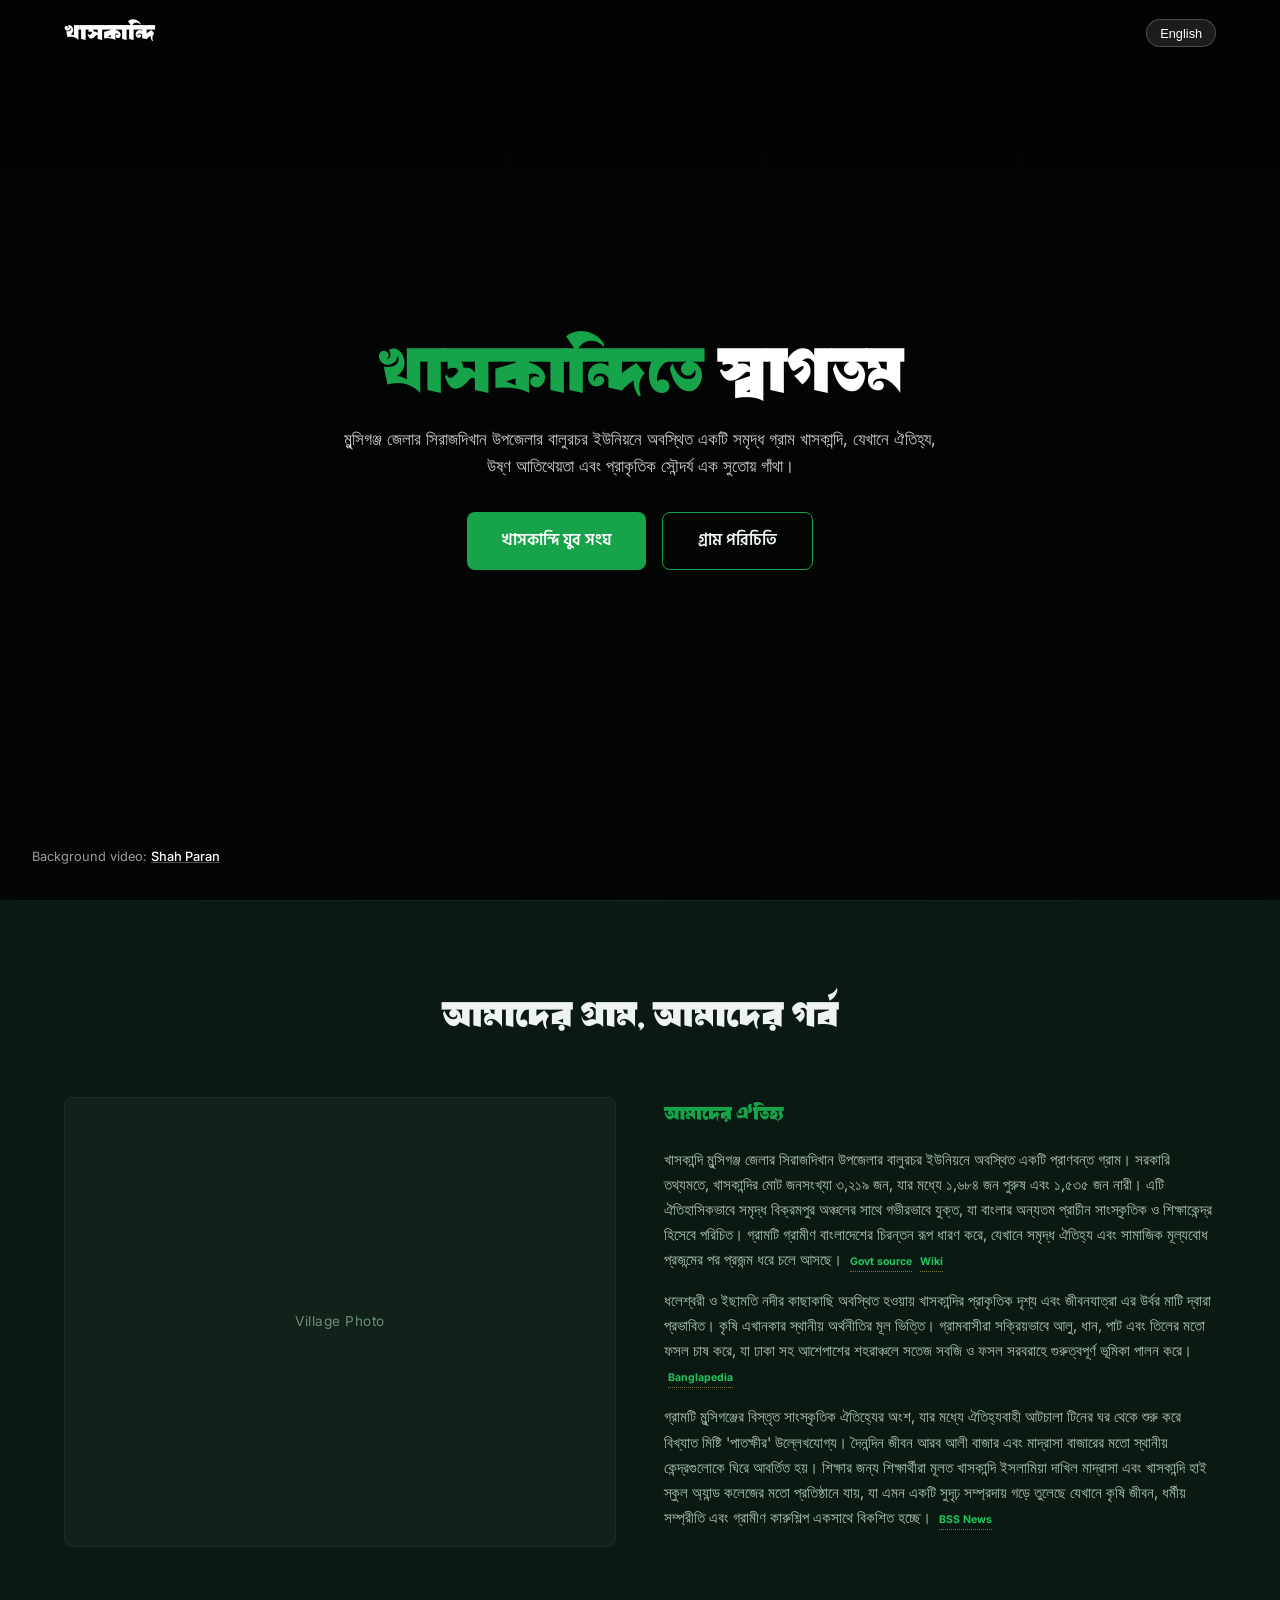
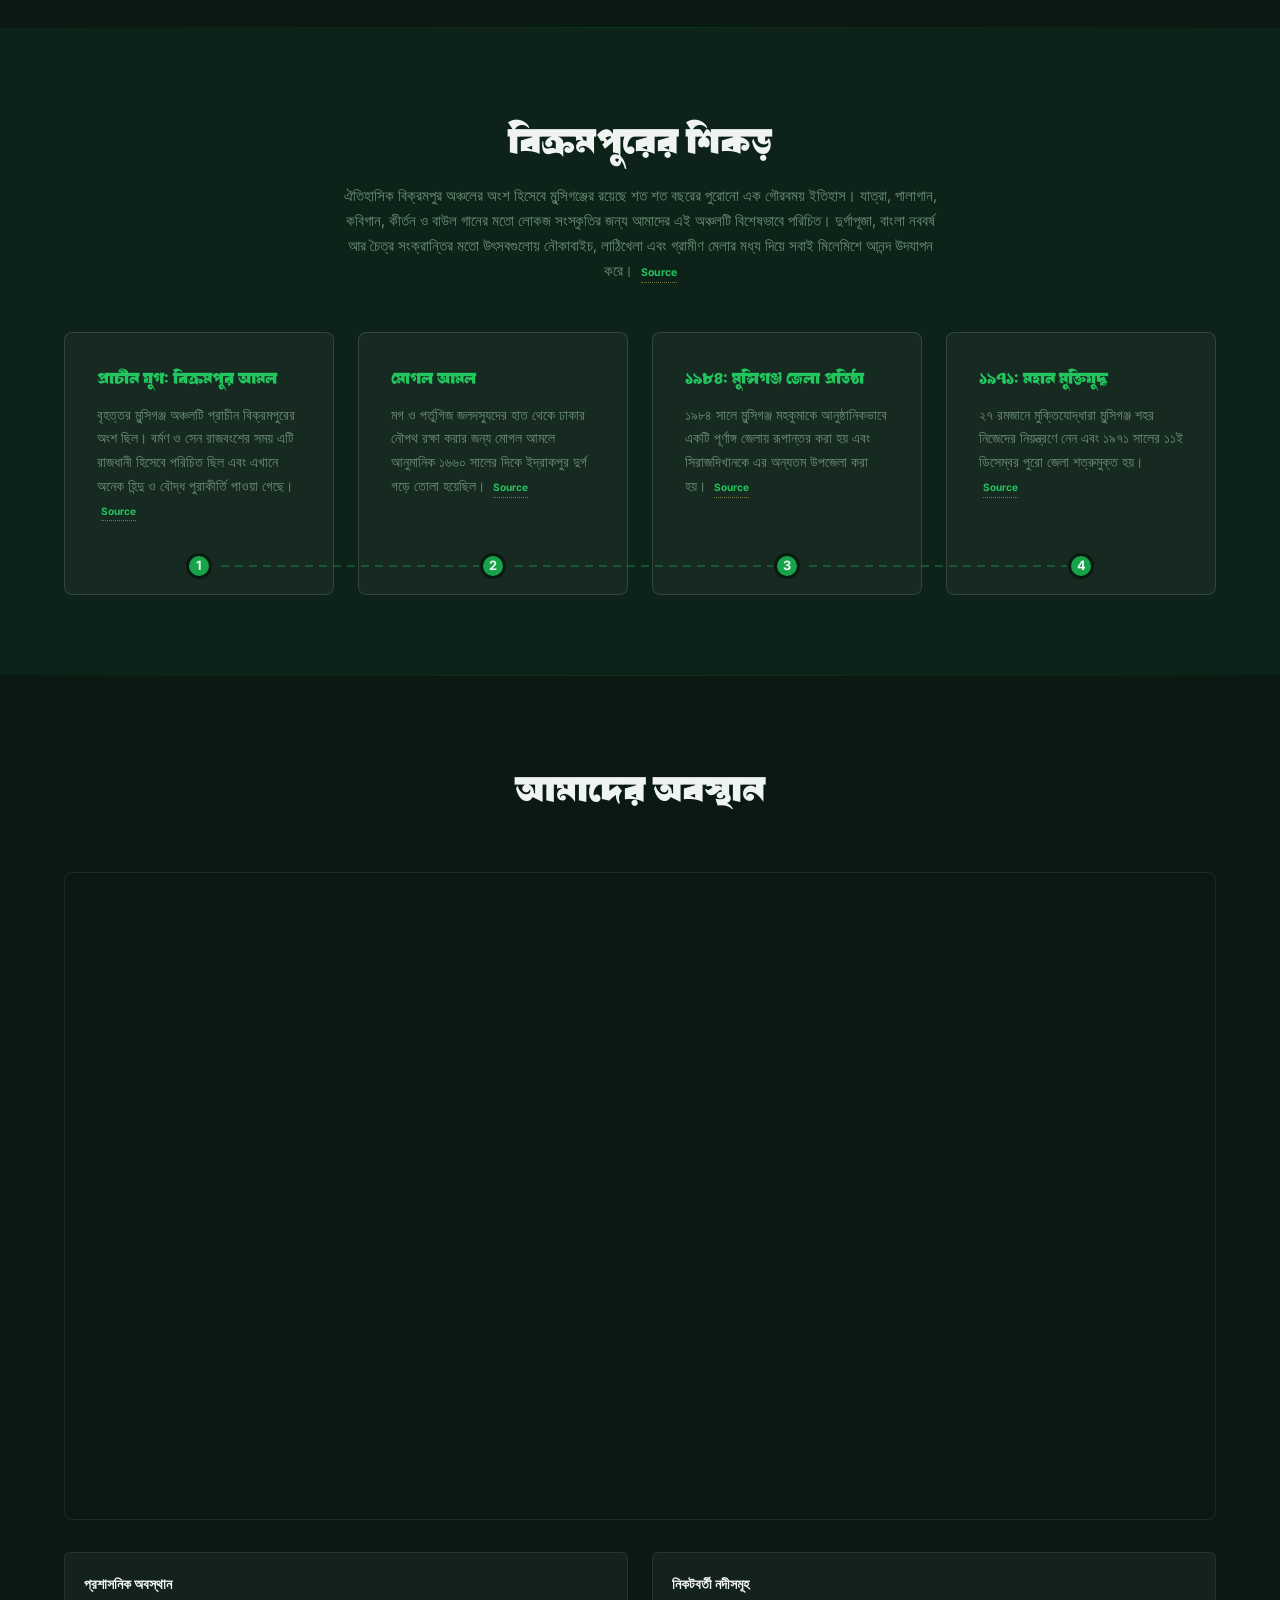
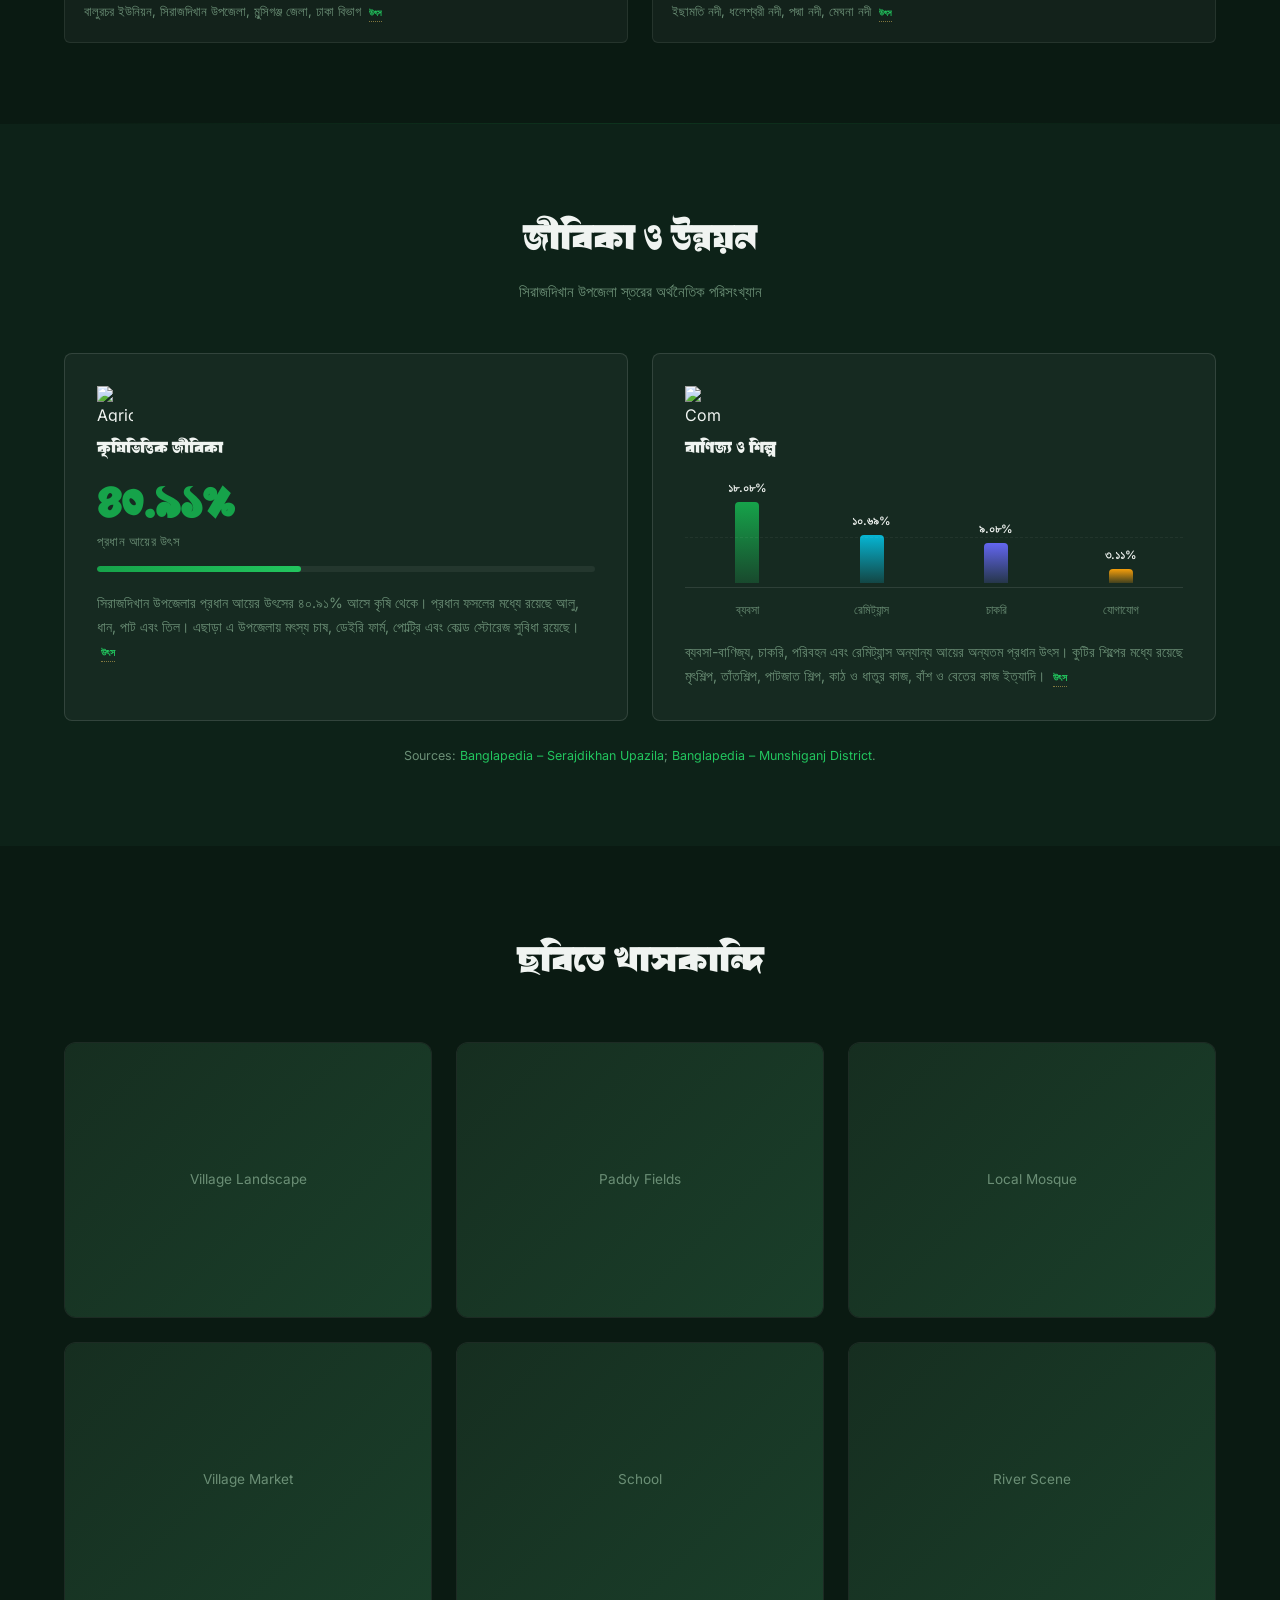
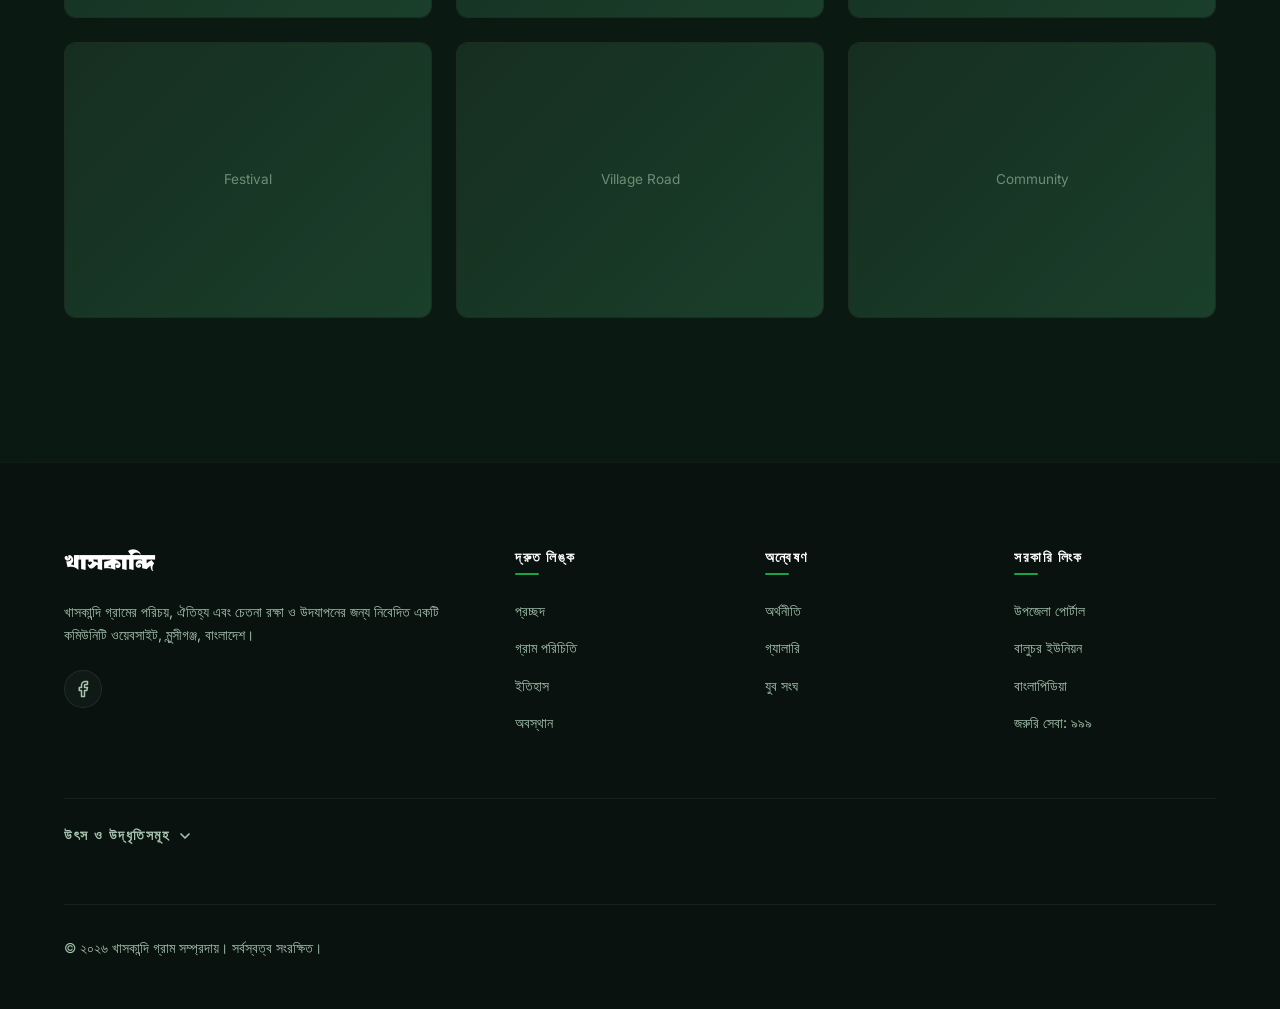
==== commit 05dccf6e: "feat: implement dynamic media gallery with JSON-based fetching and category filtering" ====
--- a/index.html
+++ b/index.html
@@ -13,7 +13,7 @@
 <link rel="preconnect" href="https://fonts.gstatic.com" crossorigin>
 <link href="https://fonts.googleapis.com/css2?family=Hind+Siliguri:wght@400;500;600;700&family=Inter:wght@400;500;600;700&display=swap" rel="stylesheet">
 <link rel="stylesheet" href="css/style.css">
-<link rel="icon" type="image/svg+xml" href="images/favicon.svg">
+<link rel="icon" type="image/svg+xml" href="assets/images/favicon.svg">
 </head>
 <body>
 
@@ -35,7 +35,7 @@
 <div class="hero-bg"></div>
 <div class="hero-video-wrap" aria-hidden="true">
   <video class="hero-video" autoplay muted loop playsinline preload="metadata">
-    <source src="videos/hero-village.mp4" type="video/mp4">
+    <source src="assets/videos/hero-village.mp4" type="video/mp4">
   </video>
 </div>
 <div class="hero-overlay"></div>
@@ -231,7 +231,15 @@
     <div class="footer-about">
       <div class="nav-logo" style="margin-bottom:.8rem">খাসকান্দি</div>
       <p data-en="A community website dedicated to preserving and celebrating the identity, heritage, and spirit of Khaskandi village, Munshiganj, Bangladesh." data-bn="খাসকান্দি গ্রামের পরিচয়, ঐতিহ্য এবং চেতনা রক্ষা ও উদযাপনের জন্য নিবেদিত একটি কমিউনিটি ওয়েবসাইট, মুন্সীগঞ্জ, বাংলাদেশ।">খাসকান্দি গ্রামের পরিচয়, ঐতিহ্য এবং চেতনা রক্ষা ও উদযাপনের জন্য নিবেদিত একটি কমিউনিটি ওয়েবসাইট, মুন্সীগঞ্জ, বাংলাদেশ।</p>
-    </div>
+      
+      <!-- Social Media Links -->
+      <div class="footer-socials">
+        <a href="https://www.facebook.com/profile.php?id=61579283005777" target="_blank" rel="noopener" aria-label="Facebook">
+          <svg xmlns="http://www.w3.org/2000/svg" width="18" height="18" viewBox="0 0 24 24" fill="none" stroke="currentColor" stroke-width="2" stroke-linecap="round" stroke-linejoin="round"><path d="M18 2h-3a5 5 0 0 0-5 5v3H7v4h3v8h4v-8h3l1-4h-4V7a1 1 0 0 1 1-1h3z"></path></svg>
+        </a>
+      </div>
+    </div>
+    
     <div class="footer-col">
       <h4 data-en="Quick Links" data-bn="দ্রুত লিঙ্ক">দ্রুত লিঙ্ক</h4>
       <a href="#home" data-en="Home" data-bn="প্রচ্ছদ">প্রচ্ছদ</a>
@@ -239,42 +247,47 @@
       <a href="#history" data-en="History" data-bn="ইতিহাস">ইতিহাস</a>
       <a href="#location" data-en="Location" data-bn="অবস্থান">অবস্থান</a>
     </div>
+    
     <div class="footer-col">
       <h4 data-en="Explore" data-bn="অন্বেষণ">অন্বেষণ</h4>
       <a href="#economy" data-en="Economy" data-bn="অর্থনীতি">অর্থনীতি</a>
       <a href="#gallery" data-en="Gallery" data-bn="গ্যালারি">গ্যালারি</a>
-    </div>
+      <a href="zubo-songho.html" data-en="Zubo Songho" data-bn="যুব সংঘ">যুব সংঘ</a>
+    </div>
+    
     <div class="footer-col">
-      <h4>Important</h4>
-      <a href="https://sirajdikhan.munshiganj.gov.bd/" target="_blank" rel="noopener">Upazila Website</a>
-      <a href="https://en.banglapedia.org/index.php/Munshiganj_District" target="_blank" rel="noopener">Banglapedia</a>
-      <a href="https://en.prothomalo.com/science-technology/999-launched-in-Bangladesh" target="_blank" rel="noopener">Emergency: 999</a>
-    </div>
-  </div>
-
-  <div class="citations" style="margin: 2.5rem 0 1.5rem; padding-top: 1.5rem; border-top: 1px solid var(--glass-border);">
-    <h4 style="margin-bottom: 0.8rem; font-size: 0.85rem; letter-spacing: 1.5px; text-transform: uppercase; color: var(--text-secondary);">Sources &amp; Citations</h4>
-    <ol style="display: grid; grid-template-columns: repeat(auto-fit, minmax(280px, 1fr)); gap: 0.8rem 1.5rem; padding-left: 1.2rem;">
-      <li><a href="https://balucharup.munshiganj.gov.bd/pages/static-pages/6995ae1235ce18e1c0794c93" target="_blank" rel="noopener">Baluchar Union government page – NID data</a></li>
-      <li><a href="https://en.banglapedia.org/index.php/Munshiganj_District" target="_blank" rel="noopener">Banglapedia – Munshiganj District</a></li>
-      <li><a href="https://sirajdikhan.munshiganj.gov.bd/" target="_blank" rel="noopener">Bangladesh Government – Sirajdikhan Upazila Portal</a></li>
-      <li><a href="https://en.banglapedia.org/index.php?title=Serajdikhan_Upazila" target="_blank" rel="noopener">Banglapedia – Serajdikhan Upazila</a></li>
-      <li><a href="https://en.banglapedia.org/index.php?title=Vikramapura" target="_blank" rel="noopener">Banglapedia – Bikrampur</a></li>
-      <li><a href="https://en.banglapedia.org/index.php/Idrakpur_Fort" target="_blank" rel="noopener">Banglapedia – Idrakpur Fort</a></li>
-      <li><a href="https://mapcarta.com/14759194" target="_blank" rel="noopener">Mapcarta – Char Khaskandi location</a></li>
-      <li><a href="https://en.prothomalo.com/science-technology/999-launched-in-Bangladesh" target="_blank" rel="noopener">Prothom Alo – 999 emergency service</a></li>
-    </ol>
+      <h4 data-en="Government Links" data-bn="সরকারি লিংক">সরকারি লিংক</h4>
+      <a href="https://sirajdikhan.munshiganj.gov.bd/" target="_blank" rel="noopener" data-en="Upazila Portal" data-bn="উপজেলা পোর্টাল">উপজেলা পোর্টাল</a>
+      <a href="https://balucharup.munshiganj.gov.bd/" target="_blank" rel="noopener" data-en="Baluchar Union" data-bn="বালুচর ইউনিয়ন">বালুচর ইউনিয়ন</a>
+      <a href="https://en.banglapedia.org/index.php/Munshiganj_District" target="_blank" rel="noopener" data-en="Banglapedia" data-bn="বাংলাপিডিয়া">বাংলাপিডিয়া</a>
+      <a href="tel:999" data-en="Emergency: 999" data-bn="জরুরি সেবা: ৯৯৯">জরুরি সেবা: ৯৯৯</a>
+    </div>
+  </div>
+
+  <div class="citations-container">
+    <button class="citations-trigger" onclick="toggleCitations()" aria-expanded="false">
+      <span data-en="Sources & Citations" data-bn="উৎস ও উদ্ধৃতিসমূহ">উৎস ও উদ্ধৃতিসমূহ</span>
+      <svg xmlns="http://www.w3.org/2000/svg" viewBox="0 0 24 24" fill="none" stroke="currentColor" stroke-width="2.5" stroke-linecap="round" stroke-linejoin="round" class="trigger-chevron"><polyline points="6 9 12 15 18 9"></polyline></svg>
+    </button>
+    <div class="citations-content" id="citations-panel">
+      <ol class="citations-list">
+        <li><a href="https://balucharup.munshiganj.gov.bd/pages/static-pages/6995ae1235ce18e1c0794c93" target="_blank" rel="noopener">Baluchar Union government page – NID data</a></li>
+        <li><a href="https://en.banglapedia.org/index.php/Munshiganj_District" target="_blank" rel="noopener">Banglapedia – Munshiganj District</a></li>
+        <li><a href="https://sirajdikhan.munshiganj.gov.bd/" target="_blank" rel="noopener">Bangladesh Government – Sirajdikhan Upazila Portal</a></li>
+        <li><a href="https://en.banglapedia.org/index.php?title=Serajdikhan_Upazila" target="_blank" rel="noopener">Banglapedia – Serajdikhan Upazila</a></li>
+        <li><a href="https://en.banglapedia.org/index.php?title=Vikramapura" target="_blank" rel="noopener">Banglapedia – Bikrampur</a></li>
+        <li><a href="https://en.banglapedia.org/index.php/Idrakpur_Fort" target="_blank" rel="noopener">Banglapedia – Idrakpur Fort</a></li>
+        <li><a href="https://mapcarta.com/14759194" target="_blank" rel="noopener">Mapcarta – Char Khaskandi location</a></li>
+        <li><a href="https://en.prothomalo.com/science-technology/999-launched-in-Bangladesh" target="_blank" rel="noopener">Prothom Alo – 999 emergency service</a></li>
+      </ol>
+    </div>
   </div>
 
   <div class="footer-bottom">
     <span data-en="© 2026 Khaskandi Village Community. All rights reserved." data-bn="© ২০২৬ খাসকান্দি গ্রাম সম্প্রদায়। সর্বস্বত্ব সংরক্ষিত।">© ২০২৬ খাসকান্দি গ্রাম সম্প্রদায়। সর্বস্বত্ব সংরক্ষিত।</span>
-    <span style="color:var(--accent-light);font-size:.72rem" data-en="Village-specific details should be confirmed locally before publishing final facts." data-bn="চূড়ান্ত তথ্য প্রকাশের আগে গ্রাম-নির্দিষ্ট বিবরণ স্থানীয়ভাবে নিশ্চিত করা উচিত।">চূড়ান্ত তথ্য প্রকাশের আগে গ্রাম-নির্দিষ্ট বিবরণ স্থানীয়ভাবে নিশ্চিত করা উচিত।</span>
   </div>
 </div>
 </footer>
-
-<!-- Back to Top -->
-<button class="back-to-top" aria-label="Back to top">Top</button>
 
 <script src="js/script.js"></script>
 </body>
--- a/css/style.css
+++ b/css/style.css
@@ -25,7 +25,7 @@
 
 @font-face {
     font-family: 'AlinurSangbadpatro';
-    src: url('../fonts/AlinurSangbadpatro.ttf') format('truetype');
+    src: url('../assets/fonts/AlinurSangbadpatro.ttf') format('truetype');
     font-weight: normal;
     font-style: normal;
     font-display: swap;
@@ -33,7 +33,7 @@
 
 @font-face {
     font-family: 'AlinurSangbadpatro';
-    src: url('../fonts/AlinurSangbadpatro-Italic.ttf') format('truetype');
+    src: url('../assets/fonts/AlinurSangbadpatro-Italic.ttf') format('truetype');
     font-weight: normal;
     font-style: italic;
     font-display: swap;
@@ -545,33 +545,162 @@
 .form-group textarea { min-height: 120px; resize: vertical; }
 
 .footer {
-  border-top: 1px solid var(--glass-border);
-  padding: 3rem 0 2rem; margin-top: 2rem;
+  background: rgba(8, 8, 10, 0.4);
+  backdrop-filter: blur(16px);
+  -webkit-backdrop-filter: blur(16px);
+  border-top: 1px solid rgba(255, 255, 255, 0.04);
+  padding: 5rem 0 3rem;
+  margin-top: 4rem;
+  position: relative;
+  z-index: 10;
 }
 .footer-grid {
-  display: grid; grid-template-columns: 2fr 1fr 1fr 1fr;
-  gap: 2rem; margin-bottom: 2rem;
-}
-.footer-about p { color: var(--text-muted); font-size: .85rem; margin-top: .8rem; }
+  display: grid;
+  grid-template-columns: 2fr 1fr 1fr 1fr;
+  gap: 3rem;
+  margin-bottom: 3.5rem;
+}
+.footer-about p {
+  color: var(--text-secondary);
+  font-size: 0.9rem;
+  line-height: 1.6;
+  margin-top: 1rem;
+}
+.footer-socials {
+  display: flex;
+  gap: 12px;
+  margin-top: 1.5rem;
+}
+.footer-socials a {
+  background: rgba(255, 255, 255, 0.03);
+  border: 1px solid rgba(255, 255, 255, 0.08);
+  color: var(--text-secondary);
+  width: 38px;
+  height: 38px;
+  border-radius: 50%;
+  display: flex;
+  align-items: center;
+  justify-content: center;
+  transition: all 0.3s cubic-bezier(0.4, 0, 0.2, 1);
+}
+.footer-socials a:hover {
+  background: rgba(255, 255, 255, 0.08);
+  border-color: var(--accent);
+  color: var(--accent);
+  transform: translateY(-3px);
+}
 .footer-col h4 {
-  font-size: .85rem; text-transform: uppercase; letter-spacing: 1.5px;
-  color: var(--text-secondary); margin-bottom: 1rem;
+  font-size: 0.85rem;
+  font-weight: 700;
+  text-transform: uppercase;
+  letter-spacing: 1.5px;
+  color: #fff;
+  margin-bottom: 1.5rem;
+  position: relative;
+  display: inline-block;
+}
+.footer-col h4::after {
+  content: '';
+  position: absolute;
+  left: 0;
+  bottom: -6px;
+  width: 24px;
+  height: 2px;
+  background: var(--accent);
+  border-radius: 1px;
 }
 .footer-col a {
-  display: block; color: var(--text-muted); font-size: .85rem;
-  padding: .25rem 0; transition: color var(--transition);
-}
-.footer-col a:hover { color: var(--accent-light); }
+  display: flex;
+  align-items: center;
+  gap: 6px;
+  color: var(--text-secondary);
+  font-size: 0.9rem;
+  padding: 0.4rem 0;
+  transition: all 0.25s ease;
+  text-decoration: none;
+}
+.footer-col a:hover {
+  color: var(--accent);
+  transform: translateX(4px);
+}
+
+/* Citations Collapsible Container */
+.citations-container {
+  border-top: 1px solid rgba(255, 255, 255, 0.06);
+  padding: 1.8rem 0;
+  margin-bottom: 2rem;
+}
+.citations-trigger {
+  background: none;
+  border: none;
+  color: var(--text-secondary);
+  font-size: 0.85rem;
+  font-weight: 600;
+  text-transform: uppercase;
+  letter-spacing: 1.5px;
+  cursor: pointer;
+  display: flex;
+  align-items: center;
+  gap: 8px;
+  padding: 0;
+  transition: color 0.25s ease;
+}
+.citations-trigger:hover {
+  color: var(--accent);
+}
+.trigger-chevron {
+  width: 16px;
+  height: 16px;
+  transition: transform 0.3s cubic-bezier(0.4, 0, 0.2, 1);
+}
+.citations-trigger[aria-expanded="true"] .trigger-chevron {
+  transform: rotate(180deg);
+}
+.citations-content {
+  max-height: 0;
+  opacity: 0;
+  overflow: hidden;
+  transition: all 0.4s cubic-bezier(0.4, 0, 0.2, 1);
+}
+.citations-list {
+  display: grid;
+  grid-template-columns: repeat(auto-fit, minmax(280px, 1fr));
+  gap: 0.8rem 2rem;
+  padding-left: 1.2rem;
+}
+.citations-list li {
+  color: var(--text-secondary);
+  font-size: 0.8rem;
+  line-height: 1.4;
+}
+.citations-list a {
+  color: var(--accent);
+  text-decoration: none;
+  transition: color 0.2s ease;
+}
+.citations-list a:hover {
+  color: var(--accent-light);
+  text-decoration: underline;
+}
+
 .footer-bottom {
-  display: flex; justify-content: space-between; align-items: center;
-  padding-top: 1.5rem; border-top: 1px solid var(--glass-border);
-  color: var(--text-muted); font-size: .8rem;
-}
-.citations { margin-top: 1rem; }
-.citations h4 { font-size: .85rem; color: var(--text-secondary); margin-bottom: .5rem; }
-.citations ol { padding-left: 1.2rem; list-style: decimal; }
-.citations li { color: var(--text-muted); font-size: .78rem; margin-bottom: .3rem; }
-.citations a { color: var(--accent-light); font-size: .78rem; }
+  display: flex;
+  justify-content: space-between;
+  align-items: center;
+  padding-top: 2rem;
+  border-top: 1px solid rgba(255, 255, 255, 0.06);
+  color: var(--text-secondary);
+  font-size: 0.85rem;
+  gap: 1.5rem;
+}
+.footer-disclaimer {
+  color: var(--accent-light);
+  font-size: 0.78rem;
+  background: rgba(212, 175, 55, 0.05);
+  border: 1px solid rgba(212, 175, 55, 0.15);
+  padding: 0.4rem 0.9rem;
+  border-radius: 20px;
+}
 
 /* ===== Scroll Animations ===== */
 .reveal {
@@ -580,17 +709,7 @@
 }
 .reveal.visible { opacity: 1; transform: translateY(0); }
 
-/* ===== Back to Top ===== */
-.back-to-top {
-  position: fixed; bottom: 2rem; right: 2rem;
-  width: 44px; height: 44px; border-radius: 50%;
-  background: var(--primary); color: #fff; border: none;
-  display: flex; align-items: center; justify-content: center;
-  cursor: pointer; opacity: 0; visibility: hidden;
-  transition: var(--transition); z-index: 99;
-  box-shadow: 0 4px 15px rgba(26,107,60,0.4);
-}
-.back-to-top.visible { opacity: 1; visibility: visible; }
+
 
 /* ===== Economy Dashboard Elements ===== */
 .scope-badge {
@@ -677,6 +796,210 @@
   color: var(--text-primary);
 }
 
+/* ===== Player Registry Table ===== */
+.table-wrapper {
+  width: 100%;
+  overflow-x: auto;
+  border-radius: 12px;
+  background: var(--glass-bg);
+  border: 1px solid var(--glass-border);
+  backdrop-filter: blur(var(--blur-amt));
+  -webkit-backdrop-filter: blur(var(--blur-amt));
+  margin-top: 2rem;
+  box-shadow: 0 10px 30px rgba(0,0,0,0.15);
+}
+.player-table {
+  width: 100%;
+  border-collapse: collapse;
+  text-align: left;
+  font-size: 0.95rem;
+}
+.player-table th {
+  background: rgba(22, 163, 74, 0.08);
+  color: var(--text-primary);
+  font-weight: 600;
+  padding: 1.1rem 1.5rem;
+  font-size: 0.85rem;
+  text-transform: uppercase;
+  letter-spacing: 1px;
+  border-bottom: 1px solid var(--glass-border);
+  white-space: nowrap;
+}
+.player-table td {
+  padding: 1rem 1.5rem;
+  color: var(--text-secondary);
+  border-bottom: 1px solid rgba(255,255,255,0.04);
+  transition: background var(--transition);
+}
+.player-table tr:last-child td {
+  border-bottom: none;
+}
+.player-table tr {
+  transition: background var(--transition);
+}
+.player-table tr:hover td {
+  background: rgba(255, 255, 255, 0.02);
+  color: var(--text-primary);
+}
+/* Action buttons */
+.btn-download {
+  display: inline-flex;
+  align-items: center;
+  padding: 0.55rem 1.15rem;
+  font-family: var(--font-en), sans-serif;
+  font-size: 0.82rem;
+  font-weight: 600;
+  border: 1px solid transparent;
+  border-radius: 8px;
+  cursor: pointer;
+  transition: background-color var(--transition), border-color var(--transition);
+}
+
+.btn-download.btn-primary {
+  color: var(--accent-light);
+  background: rgba(22, 163, 74, 0.12);
+  border-color: rgba(22, 163, 74, 0.25);
+}
+.btn-download.btn-primary:hover {
+  background: rgba(22, 163, 74, 0.22);
+}
+.btn-download.btn-primary:active {
+  background: rgba(22, 163, 74, 0.32);
+}
+
+.btn-download.btn-secondary {
+  color: var(--text-primary);
+  background: rgba(255, 255, 255, 0.04);
+  border-color: rgba(255, 255, 255, 0.10);
+}
+.btn-download.btn-secondary:hover {
+  background: rgba(255, 255, 255, 0.08);
+  border-color: rgba(255, 255, 255, 0.20);
+}
+.btn-download.btn-secondary:active {
+  background: rgba(255, 255, 255, 0.12);
+}
+
+/* Badges for jersey sizes */
+.badge-size {
+  display: inline-flex;
+  align-items: center;
+  justify-content: center;
+  width: 38px;
+  height: 28px;
+  border-radius: 6px;
+  background: rgba(255, 255, 255, 0.04);
+  border: 1px solid rgba(255, 255, 255, 0.08);
+  color: var(--text-secondary);
+  font-family: var(--font-en), sans-serif;
+  font-size: 0.8rem;
+  font-weight: 600;
+  letter-spacing: 0.5px;
+  transition: all var(--transition);
+}
+.player-table tr:hover .badge-size {
+  background: rgba(22, 163, 74, 0.08);
+  border-color: rgba(22, 163, 74, 0.3);
+  color: var(--accent-light);
+}
+.badge-jersey {
+  font-family: 'JetBrains Mono', 'Fira Code', 'Courier New', Courier, monospace;
+  font-weight: 700;
+  color: var(--accent-light);
+  font-size: 1.15rem;
+  font-variant-numeric: tabular-nums;
+  letter-spacing: 0.5px;
+}
+
+/* Premium Checkbox Custom Styling */
+.player-select-checkbox, #selectAllCheckbox {
+  -webkit-appearance: none;
+  appearance: none;
+  width: 18px;
+  height: 18px;
+  border: 1.5px solid rgba(255, 255, 255, 0.25);
+  border-radius: 4px;
+  background: rgba(255, 255, 255, 0.02);
+  display: inline-flex;
+  align-items: center;
+  justify-content: center;
+  cursor: pointer;
+  transition: all 0.2s cubic-bezier(0.4, 0, 0.2, 1);
+  position: relative;
+  outline: none;
+  vertical-align: middle;
+}
+
+.player-select-checkbox:hover, #selectAllCheckbox:hover {
+  border-color: var(--accent-light);
+  background: rgba(22, 163, 74, 0.08);
+}
+
+.player-select-checkbox:checked, #selectAllCheckbox:checked {
+  background: var(--accent) !important;
+  border-color: var(--accent) !important;
+}
+
+.player-select-checkbox:checked::after, #selectAllCheckbox:checked::after {
+  content: '';
+  position: absolute;
+  width: 4px;
+  height: 8px;
+  border: solid #ffffff;
+  border-width: 0 2px 2px 0;
+  transform: rotate(45deg);
+  top: 2px;
+  left: 6px;
+}
+
+/* Indeterminate dash state for master checkbox */
+#selectAllCheckbox:indeterminate {
+  background: var(--accent) !important;
+  border-color: var(--accent) !important;
+}
+
+#selectAllCheckbox:indeterminate::after {
+  content: '';
+  position: absolute;
+  width: 8px;
+  height: 2px;
+  background: #ffffff;
+  top: 7px;
+  left: 4px;
+}
+
+/* Table selection states with premium dashboard feedback */
+.player-table tbody tr {
+  transition: all var(--transition);
+  position: relative;
+}
+
+.player-table tbody tr.row-selected {
+  background: rgba(22, 163, 74, 0.16) !important; /* Increased backdrop opacity for rich contrast! */
+}
+
+.player-table tbody tr.row-selected:hover {
+  background: rgba(22, 163, 74, 0.20) !important;
+}
+
+/* Left green accent indicator line (Desktop: on first column td) */
+.player-table tbody tr.row-selected td:first-child {
+  border-left: 3.5px solid var(--accent) !important;
+  transition: all var(--transition);
+}
+
+.player-table tbody tr.row-selected:hover td:first-child {
+  border-left-color: var(--accent-light) !important;
+}
+
+.player-table tbody tr.row-selected .badge-size {
+  background: rgba(22, 163, 74, 0.20);
+  border-color: rgba(22, 163, 74, 0.45);
+  color: var(--accent-light);
+}
+
+
+
 /* ===== Responsive ===== */
 @media (max-width: 1024px) {
   .grid-4 { grid-template-columns: repeat(2,1fr); }
@@ -700,6 +1023,36 @@
   .location-details { grid-template-columns: 1fr; }
   .footer-grid { grid-template-columns: 1fr; }
   .footer-bottom { flex-direction: column; gap: .5rem; text-align: center; }
+
+  /* Mobile Table Optimizations - Hide Checkbox column & Reduce font sizes */
+  .player-table th:first-child,
+  .player-table td:first-child {
+    display: none !important;
+  }
+  /* Shift Left Green Accent Indicator to Serial cell (2nd child) on mobile viewports! */
+  .player-table tbody tr.row-selected td:nth-child(2) {
+    border-left: 3.5px solid var(--accent) !important;
+    transition: all var(--transition);
+  }
+  .player-table tbody tr.row-selected:hover td:nth-child(2) {
+    border-left-color: var(--accent-light) !important;
+  }
+  .player-table th {
+    font-size: 0.72rem;
+    padding: 0.8rem 0.5rem;
+  }
+  .player-table td {
+    font-size: 0.85rem;
+    padding: 0.8rem 0.5rem;
+  }
+  .badge-size {
+    width: 32px;
+    height: 24px;
+    font-size: 0.72rem;
+  }
+  .badge-jersey {
+    font-size: 1.05rem;
+  }
 }
 @media (max-width: 480px) {
   .stats-row { grid-template-columns: 1fr; }
@@ -715,3 +1068,638 @@
     max-width: calc(100vw - 2rem);
   }
 }
+
+/* ===== Tournament Two-Column Redesign ===== */
+.t-grid-container {
+  display: flex;
+  flex-direction: column;
+  background: rgba(255, 255, 255, 0.02);
+  border: 1px solid rgba(255, 255, 255, 0.06);
+  border-radius: 16px;
+  padding: 3.5rem 3.5rem 5rem 3.5rem;
+  margin-bottom: 4rem;
+  backdrop-filter: blur(12px);
+  text-align: left;
+  transition: border-color var(--transition);
+}
+.t-grid-container:hover {
+  border-color: rgba(255, 255, 255, 0.12);
+}
+.t-banner-info {
+  margin-bottom: 2.5rem;
+}
+.t-banner-title {
+  font-size: clamp(1.8rem, 4vw, 2.5rem);
+  font-weight: 600;
+  letter-spacing: -1px;
+  color: #fff;
+  line-height: 1.2;
+  margin-bottom: 0.8rem;
+  font-family: var(--font-bn), var(--font-en);
+}
+.t-banner-date {
+  font-size: 1.05rem;
+  color: var(--accent);
+  font-weight: 600;
+  margin-bottom: 1.5rem;
+  letter-spacing: 0.5px;
+}
+.t-banner-desc {
+  font-size: 1.05rem;
+  line-height: 1.7;
+  color: rgba(255, 255, 255, 0.85);
+  margin: 0;
+}
+.t-contact-pill {
+  display: inline-flex;
+  align-items: center;
+  gap: 0.5rem;
+  background: rgba(255, 255, 255, 0.02);
+  border: 1px solid rgba(255, 255, 255, 0.06);
+  border-radius: 8px;
+  padding: 0.45rem 0.75rem;
+  text-decoration: none;
+  transition: all var(--transition);
+  color: rgba(255, 255, 255, 0.9);
+}
+.t-contact-pill:hover {
+  background: rgba(34, 197, 94, 0.04);
+  border-color: var(--accent);
+}
+.t-contact-pill-label {
+  font-size: 0.72rem;
+  font-weight: 600;
+  color: rgba(255, 255, 255, 0.5);
+  letter-spacing: 0.3px;
+}
+.t-contact-pill-number {
+  font-size: 0.88rem;
+  font-weight: 700;
+  color: #fff;
+  font-family: 'Outfit', sans-serif;
+  transition: color var(--transition);
+}
+.t-contact-pill:hover .t-contact-pill-number {
+  color: var(--accent);
+}
+.t-details-col {
+  display: flex;
+  flex-direction: column;
+  gap: 2.5rem;
+}
+.t-specs-list {
+  display: flex;
+  flex-direction: column;
+  gap: 0.75rem;
+}
+.t-spec-item {
+  display: flex;
+  justify-content: space-between;
+  align-items: center;
+  padding: 0.9rem 1.2rem;
+  background: rgba(255, 255, 255, 0.015);
+  border: 1px solid rgba(255, 255, 255, 0.05);
+  border-radius: 8px;
+  transition: all var(--transition);
+}
+.t-spec-item:hover {
+  background: rgba(255, 255, 255, 0.035);
+  border-color: rgba(255, 255, 255, 0.1);
+}
+.t-spec-label {
+  display: flex;
+  align-items: center;
+  gap: 0.6rem;
+  font-size: 0.72rem;
+  text-transform: uppercase;
+  color: var(--text-secondary);
+  font-weight: 700;
+  letter-spacing: 1.2px;
+}
+.t-spec-val {
+  font-size: 0.95rem;
+  font-weight: 700;
+  color: #fff;
+  text-align: right;
+}
+.t-rules-wrapper h4 {
+  font-size: 0.95rem;
+  color: #fff;
+  font-weight: 700;
+  letter-spacing: 0;
+  margin-bottom: 1rem;
+  font-family: var(--font-bn), var(--font-en);
+}
+@media (max-width: 992px) {
+  .t-grid-container {
+    padding: 2.5rem 2rem;
+  }
+}
+
+.t-sub-grid {
+  display: grid;
+  grid-template-columns: 1fr 1.2fr;
+  gap: 10.5rem;
+  align-items: start;
+}
+
+@media (max-width: 768px) {
+  .t-sub-grid {
+    grid-template-columns: 1fr;
+    gap: 4rem;
+  }
+}
+
+.t-banner-header {
+  display: grid;
+  grid-template-columns: 1fr auto;
+  gap: 2rem;
+  align-items: center;
+  width: 100%;
+  border-bottom: 1px dashed rgba(255, 255, 255, 0.1);
+  padding-bottom: 2rem;
+  margin-bottom: 2.5rem;
+}
+
+@media (max-width: 992px) {
+  .t-banner-header {
+    grid-template-columns: 1fr;
+    gap: 1.5rem;
+    padding-bottom: 1.5rem;
+    margin-bottom: 2rem;
+  }
+}
+
+/* Upgraded Responsive Card and Badge Elements */
+.t-prize-card {
+  display: grid;
+  grid-template-columns: 1fr 1fr;
+  gap: 1rem;
+  background: rgba(255, 255, 255, 0.015);
+  border: 1px solid rgba(255, 255, 255, 0.05);
+  border-radius: 12px;
+  padding: 1.2rem 1.5rem;
+  text-align: left;
+  margin: 0;
+  min-width: 320px;
+  box-sizing: border-box;
+  width: 100%;
+}
+
+@media (max-width: 992px) {
+  .t-prize-card {
+    min-width: 0;
+  }
+}
+
+@media (max-width: 480px) {
+  .t-prize-card {
+    grid-template-columns: 1fr;
+    gap: 1rem;
+  }
+  .t-prize-card > div:last-child {
+    border-left: none !important;
+    padding-left: 0 !important;
+    border-top: 1px solid rgba(255, 255, 255, 0.06);
+    padding-top: 1rem;
+  }
+}
+
+@media (max-width: 576px) {
+  .t-contact-pill {
+    flex: 1 1 calc(50% - 0.5rem);
+    min-width: 140px;
+    justify-content: center;
+  }
+  .t-grid-container {
+    padding: 2rem 1.5rem 3.5rem 1.5rem;
+  }
+}
+
+@media (max-width: 420px) {
+  .t-contact-pill {
+    flex: 1 1 100%;
+  }
+  .t-grid-container {
+    padding: 1.5rem 1rem 3rem 1rem;
+  }
+  .t-spec-item {
+    padding: 0.8rem 1rem;
+  }
+  .t-spec-val {
+    font-size: 0.88rem;
+  }
+  .t-spec-label {
+    font-size: 0.68rem;
+  }
+}
+
+/* Gallery Section */
+.gallery-grid {
+  display: grid;
+  grid-template-columns: repeat(auto-fill, minmax(280px, 1fr));
+  gap: 1.5rem;
+  margin-top: 2rem;
+}
+.gallery-item {
+  position: relative;
+  overflow: hidden;
+  border-radius: 12px;
+  background: rgba(255, 255, 255, 0.02);
+  border: 1px solid rgba(255, 255, 255, 0.06);
+  aspect-ratio: 4 / 3;
+}
+.gallery-item img, .gallery-item video {
+  width: 100%;
+  height: 100%;
+  object-fit: cover;
+  transition: transform 0.4s ease;
+}
+.gallery-item:hover img, .gallery-item:hover video {
+  transform: scale(1.03);
+}
+.gallery-section-title {
+  font-size: 1.5rem;
+  font-weight: 700;
+  color: #fff;
+  margin-bottom: 1rem;
+  border-bottom: 1px dashed rgba(255,255,255,0.1);
+  padding-bottom: 0.5rem;
+  display: inline-block;
+}
+@media (max-width: 768px) {
+  .gallery-grid {
+    grid-template-columns: repeat(auto-fill, minmax(220px, 1fr));
+    gap: 1rem;
+  }
+  .explorer-content {
+    width: 95vw;
+    height: 90vh;
+    padding: 1rem;
+    border-radius: 14px;
+  }
+  .explorer-header {
+    flex-direction: column;
+    align-items: stretch;
+    gap: 0.8rem;
+    padding-bottom: 0.8rem;
+  }
+  .explorer-header h2 {
+    font-size: 1.3rem;
+    padding-right: 3rem;
+  }
+  .explorer-close {
+    position: absolute;
+    top: 0.8rem;
+    right: 0.8rem;
+  }
+  .tab-bar {
+    width: 100%;
+    display: flex;
+    padding: 2px;
+    border-radius: 8px;
+  }
+  .filter-btn {
+    flex: 1;
+    text-align: center;
+    padding: 0.4rem 0.6rem;
+    font-size: 0.8rem;
+  }
+  .explorer-grid-wrapper {
+    margin-top: 1rem;
+  }
+}
+
+/* Gallery Explorer Modal */
+.explorer-modal {
+  position: fixed;
+  top: 0;
+  left: 0;
+  width: 100vw;
+  height: 100vh;
+  background: rgba(10, 10, 12, 0.95);
+  backdrop-filter: blur(25px);
+  -webkit-backdrop-filter: blur(25px);
+  display: flex;
+  align-items: center;
+  justify-content: center;
+  z-index: 99999;
+  opacity: 0;
+  transition: opacity 0.35s cubic-bezier(0.4, 0, 0.2, 1);
+}
+.explorer-content {
+  background: rgba(18, 18, 22, 0.85);
+  border: 1px solid rgba(255, 255, 255, 0.08);
+  box-shadow: 0 40px 100px rgba(0, 0, 0, 0.8);
+  backdrop-filter: blur(20px);
+  -webkit-backdrop-filter: blur(20px);
+  border-radius: 20px;
+  width: 90vw;
+  max-width: 1200px;
+  height: 85vh;
+  padding: 1.5rem; /* Reduced from 2.5rem to open up visual canvas */
+  display: flex;
+  flex-direction: column;
+  transform: scale(0.95);
+  transition: transform 0.35s cubic-bezier(0.34, 1.56, 0.64, 1);
+}
+.explorer-header {
+  display: flex;
+  align-items: center;
+  justify-content: space-between;
+  gap: 1.5rem;
+  border-bottom: 1px solid rgba(255, 255, 255, 0.08);
+  padding-bottom: 1rem; /* Compact padding */
+  position: relative;
+}
+.explorer-header h2 {
+  font-size: 1.5rem; /* Compact font size */
+  font-weight: 600;
+  color: #fff;
+  letter-spacing: -0.5px;
+  margin: 0;
+}
+.explorer-close {
+  background: rgba(255, 255, 255, 0.04);
+  border: 1px solid rgba(255, 255, 255, 0.1);
+  color: #fff;
+  font-size: 1.6rem;
+  width: 38px; /* Slightly more compact close button */
+  height: 38px;
+  border-radius: 50%;
+  display: flex;
+  align-items: center;
+  justify-content: center;
+  cursor: pointer;
+  transition: all 0.25s cubic-bezier(0.4, 0, 0.2, 1);
+}
+.explorer-close:hover {
+  background: rgba(239, 68, 68, 0.15);
+  border-color: rgba(239, 68, 68, 0.4);
+  color: #ef4444;
+  transform: rotate(90deg);
+}
+.tab-bar {
+  background: rgba(255, 255, 255, 0.03);
+  border: 1px solid rgba(255, 255, 255, 0.06);
+  padding: 3px;
+  border-radius: 10px;
+  display: inline-flex;
+  gap: 3px;
+}
+.filter-btn {
+  background: transparent;
+  border: 1px solid transparent;
+  color: rgba(255, 255, 255, 0.6);
+  padding: 0.5rem 1.1rem; /* Compact padding */
+  border-radius: 7px;
+  cursor: pointer;
+  font-size: 0.85rem; /* Sized down */
+  font-weight: 600;
+  transition: all 0.25s cubic-bezier(0.4, 0, 0.2, 1);
+}
+.filter-btn:hover {
+  background: rgba(255, 255, 255, 0.05);
+  color: #fff;
+}
+.filter-btn.active {
+  background: rgba(255, 255, 255, 0.1);
+  border-color: rgba(255, 255, 255, 0.1);
+  color: var(--accent);
+  box-shadow: 0 4px 12px rgba(0, 0, 0, 0.2);
+}
+
+
+.explorer-grid-wrapper {
+  flex: 1;
+  overflow-y: auto;
+  padding-right: 0.5rem;
+  margin-top: 1.5rem;
+}
+#explorer-grid {
+  margin-top: 0;
+}
+/* Glassmorphic scrollbar for explorer grid wrapper */
+.explorer-grid-wrapper::-webkit-scrollbar {
+  width: 6px;
+}
+.explorer-grid-wrapper::-webkit-scrollbar-track {
+  background: rgba(255, 255, 255, 0.01);
+}
+.explorer-grid-wrapper::-webkit-scrollbar-thumb {
+  background: rgba(255, 255, 255, 0.08);
+  border-radius: 3px;
+}
+.explorer-grid-wrapper::-webkit-scrollbar-thumb:hover {
+  background: rgba(255, 255, 255, 0.15);
+}
+
+/* More Card styling */
+.gallery-more-card {
+  display: flex;
+  flex-direction: column;
+  align-items: center;
+  justify-content: center;
+  background: linear-gradient(135deg, rgba(255, 255, 255, 0.03) 0%, rgba(255, 255, 255, 0.005) 100%);
+  border: 1px dashed rgba(255, 255, 255, 0.15);
+  border-radius: 12px;
+  cursor: pointer;
+  transition: all 0.3s cubic-bezier(0.25, 0.8, 0.25, 1);
+  aspect-ratio: 4 / 3;
+}
+.gallery-more-card:hover {
+  background: rgba(255, 255, 255, 0.06);
+  border-color: var(--accent);
+  transform: translateY(-4px);
+}
+.more-icon {
+  font-size: 2.2rem;
+  color: var(--accent);
+  margin-bottom: 0.4rem;
+  transition: transform 0.3s ease;
+}
+.gallery-more-card:hover .more-icon {
+  transform: rotate(90deg) scale(1.1);
+}
+.more-text {
+  font-size: 0.95rem;
+  font-weight: 600;
+  color: #fff;
+  font-family: var(--font-bn), var(--font-en);
+}
+
+@media (max-width: 576px) {
+  .explorer-content {
+    padding: 1.5rem;
+    height: 90vh;
+  }
+  .explorer-header h2 {
+    font-size: 1.4rem;
+  }
+  .filter-btn {
+    padding: 0.5rem 0.9rem;
+    font-size: 0.8rem;
+  }
+}
+
+/* Video Play Card Overlay */
+.video-play-overlay {
+  position: absolute;
+  top: 0;
+  left: 0;
+  width: 100%;
+  height: 100%;
+  background: rgba(0, 0, 0, 0.2);
+  display: flex;
+  align-items: center;
+  justify-content: center;
+  opacity: 0.85;
+  transition: all 0.3s cubic-bezier(0.4, 0, 0.2, 1);
+  pointer-events: none;
+  z-index: 5;
+}
+.gallery-item:hover .video-play-overlay {
+  background: rgba(0, 0, 0, 0.45);
+  opacity: 1;
+}
+.video-play-overlay svg {
+  background: rgba(10, 10, 12, 0.7);
+  backdrop-filter: blur(5px);
+  -webkit-backdrop-filter: blur(5px);
+  border: 1px solid rgba(255, 255, 255, 0.15);
+  padding: 12px;
+  border-radius: 50%;
+  box-shadow: 0 10px 25px rgba(0,0,0,0.5);
+  transition: all 0.3s cubic-bezier(0.175, 0.885, 0.32, 1.275);
+}
+.gallery-item:hover .video-play-overlay svg {
+  transform: scale(1.15);
+  border-color: var(--accent);
+  color: var(--accent);
+}
+
+/* Lightbox close button styling */
+.lightbox-close-btn {
+  position: absolute;
+  top: 2rem;
+  right: 2rem;
+  background: rgba(255, 255, 255, 0.04);
+  border: 1px solid rgba(255, 255, 255, 0.1);
+  color: #fff;
+  font-size: 2.2rem;
+  width: 48px;
+  height: 48px;
+  border-radius: 50%;
+  display: flex;
+  align-items: center;
+  justify-content: center;
+  cursor: pointer;
+  line-height: 1;
+  transition: all 0.25s cubic-bezier(0.4, 0, 0.2, 1);
+  z-index: 100001;
+}
+.lightbox-close-btn:hover {
+  background: rgba(239, 68, 68, 0.15);
+  border-color: rgba(239, 68, 68, 0.4);
+  color: #ef4444;
+  transform: rotate(90deg);
+}
+
+/* Lightbox Download Capsule Button */
+.lightbox-download-btn {
+  position: absolute;
+  top: 2rem;
+  right: 6rem; /* Placed beside the close button */
+  height: 48px; /* Matching the close button height */
+  background: rgba(255, 255, 255, 0.04);
+  border: 1px solid rgba(255, 255, 255, 0.1);
+  color: #fff;
+  font-size: 0.9rem;
+  font-weight: 600;
+  padding: 0 1.4rem;
+  border-radius: 24px;
+  display: flex;
+  align-items: center;
+  gap: 8px;
+  cursor: pointer;
+  backdrop-filter: blur(10px);
+  -webkit-backdrop-filter: blur(10px);
+  text-decoration: none;
+  z-index: 100000;
+  box-shadow: 0 4px 12px rgba(0, 0, 0, 0.3);
+  transition: none; /* Removed hover effects */
+}
+.lightbox-download-btn:hover {
+  transform: none; /* Keep completely flat */
+}
+
+/* Mobile Overrides for Lightbox Header Buttons */
+@media (max-width: 576px) {
+  .lightbox-close-btn {
+    top: 1rem;
+    right: 1rem;
+    width: 38px;
+    height: 38px;
+    font-size: 1.6rem;
+  }
+  .lightbox-download-btn {
+    top: 1rem;
+    right: 4rem; /* Sits cleanly next to the 38px close button */
+    height: 38px;
+    padding: 0 0.8rem;
+    font-size: 0.8rem;
+    border-radius: 19px;
+  }
+}
+
+/* Lightbox Navigation Buttons */
+.lightbox-nav-btn {
+  position: absolute;
+  top: 50%;
+  transform: translateY(-50%);
+  background: rgba(255, 255, 255, 0.04);
+  border: 1px solid rgba(255, 255, 255, 0.1);
+  color: #fff;
+  width: 54px;
+  height: 54px;
+  border-radius: 50%;
+  display: flex;
+  align-items: center;
+  justify-content: center;
+  cursor: pointer;
+  z-index: 100002;
+  transition: all 0.25s cubic-bezier(0.4, 0, 0.2, 1);
+  backdrop-filter: blur(10px);
+  -webkit-backdrop-filter: blur(10px);
+}
+.lightbox-nav-btn.prev {
+  left: 2rem;
+}
+.lightbox-nav-btn.next {
+  right: 2rem;
+}
+.lightbox-nav-btn:hover {
+  background: rgba(255, 255, 255, 0.12);
+  border-color: var(--accent);
+  color: var(--accent);
+}
+
+/* Navigation Responsiveness */
+@media (max-width: 768px) {
+  .lightbox-nav-btn {
+    width: 44px;
+    height: 44px;
+  }
+  .lightbox-nav-btn.prev {
+    left: 0.8rem;
+  }
+  .lightbox-nav-btn.next {
+    right: 0.8rem;
+  }
+}
+@media (max-width: 480px) {
+  /* On very small screens, hide physical buttons and rely entirely on native mobile touch swipes */
+  .lightbox-nav-btn {
+    display: none !important;
+  }
+}
